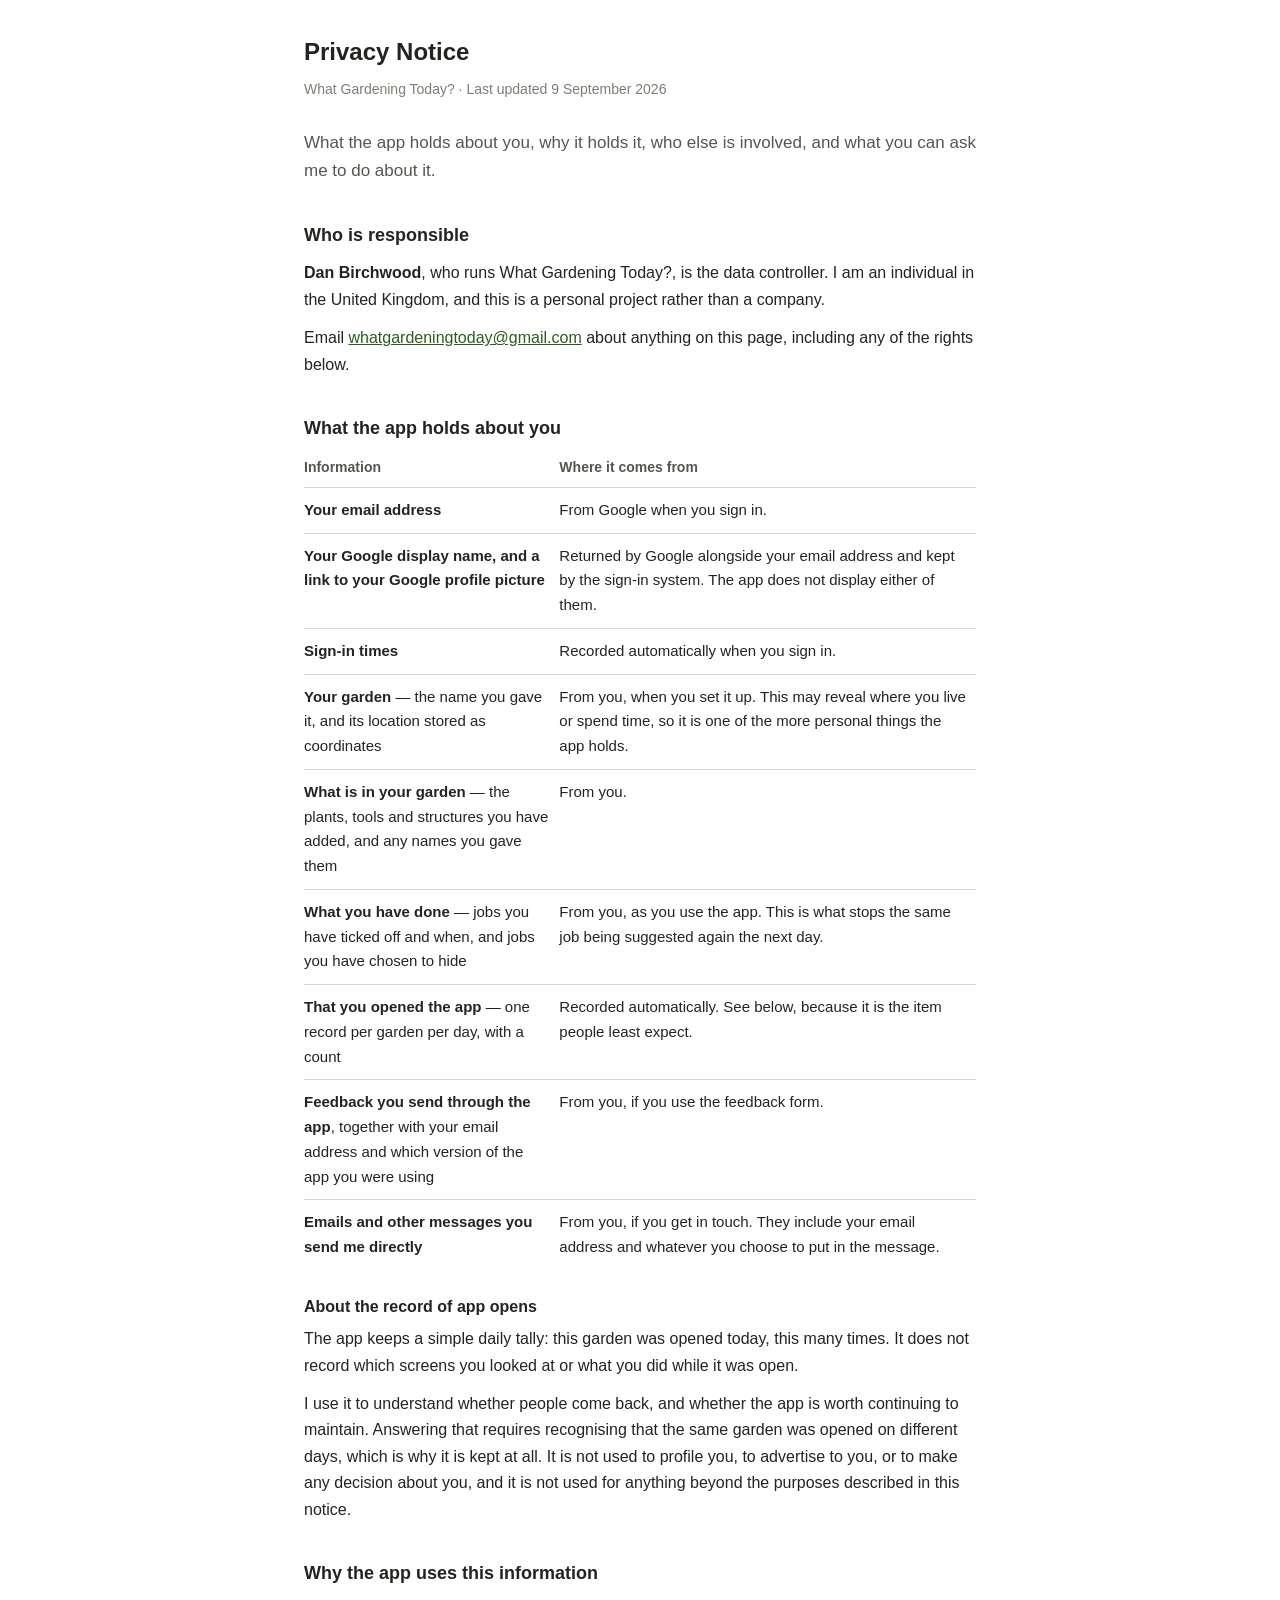
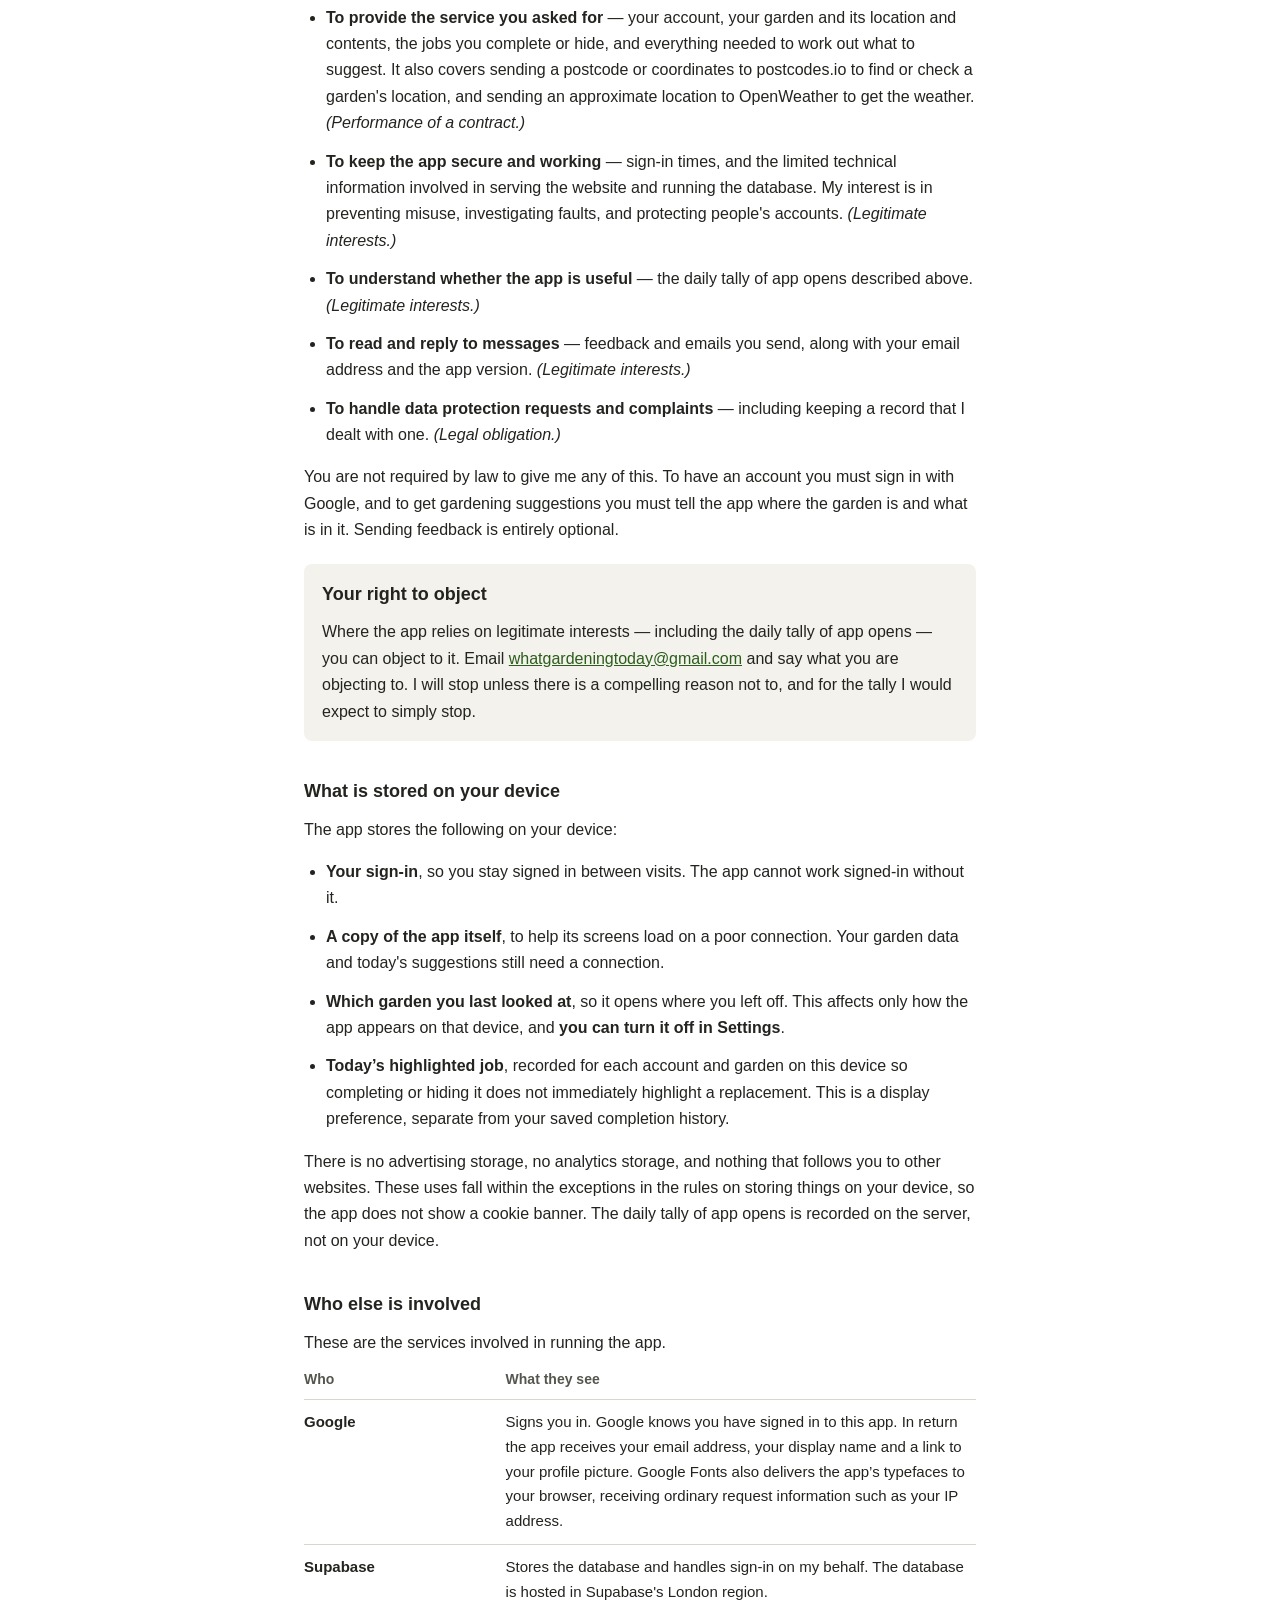
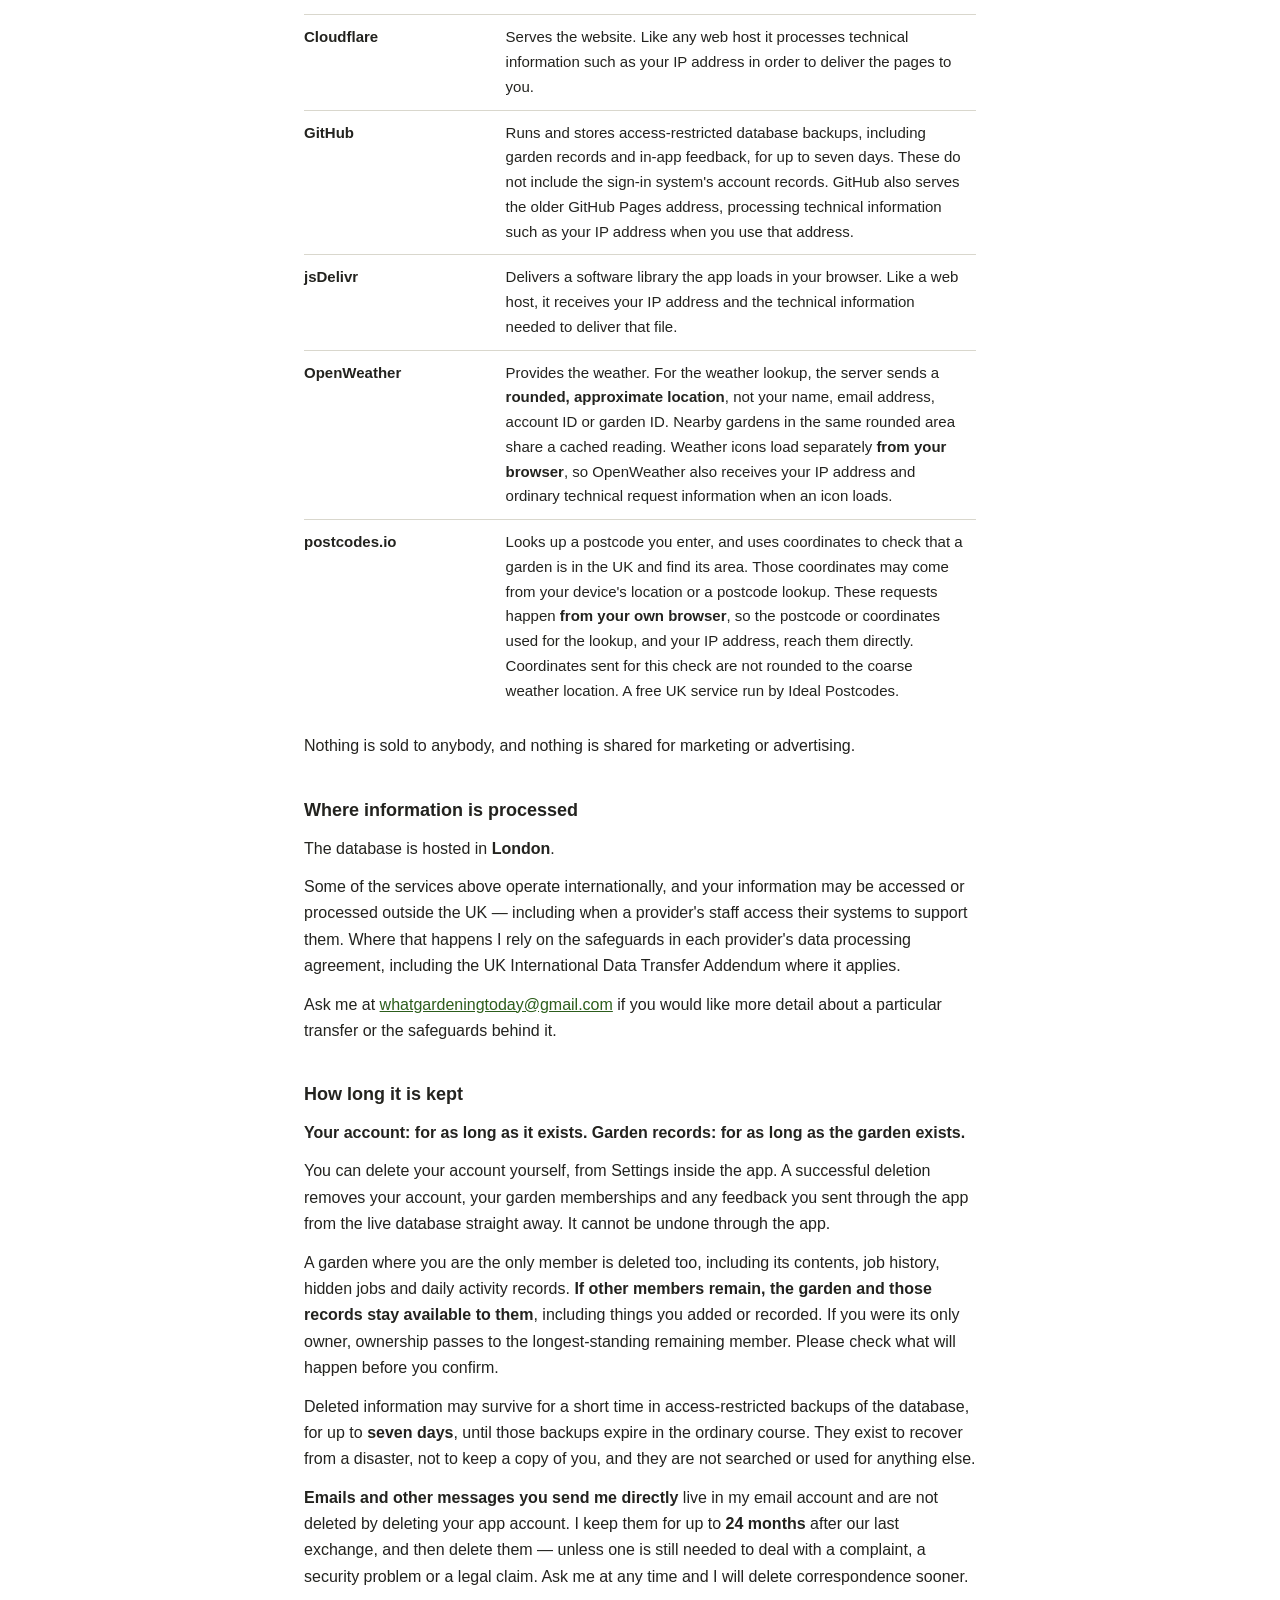
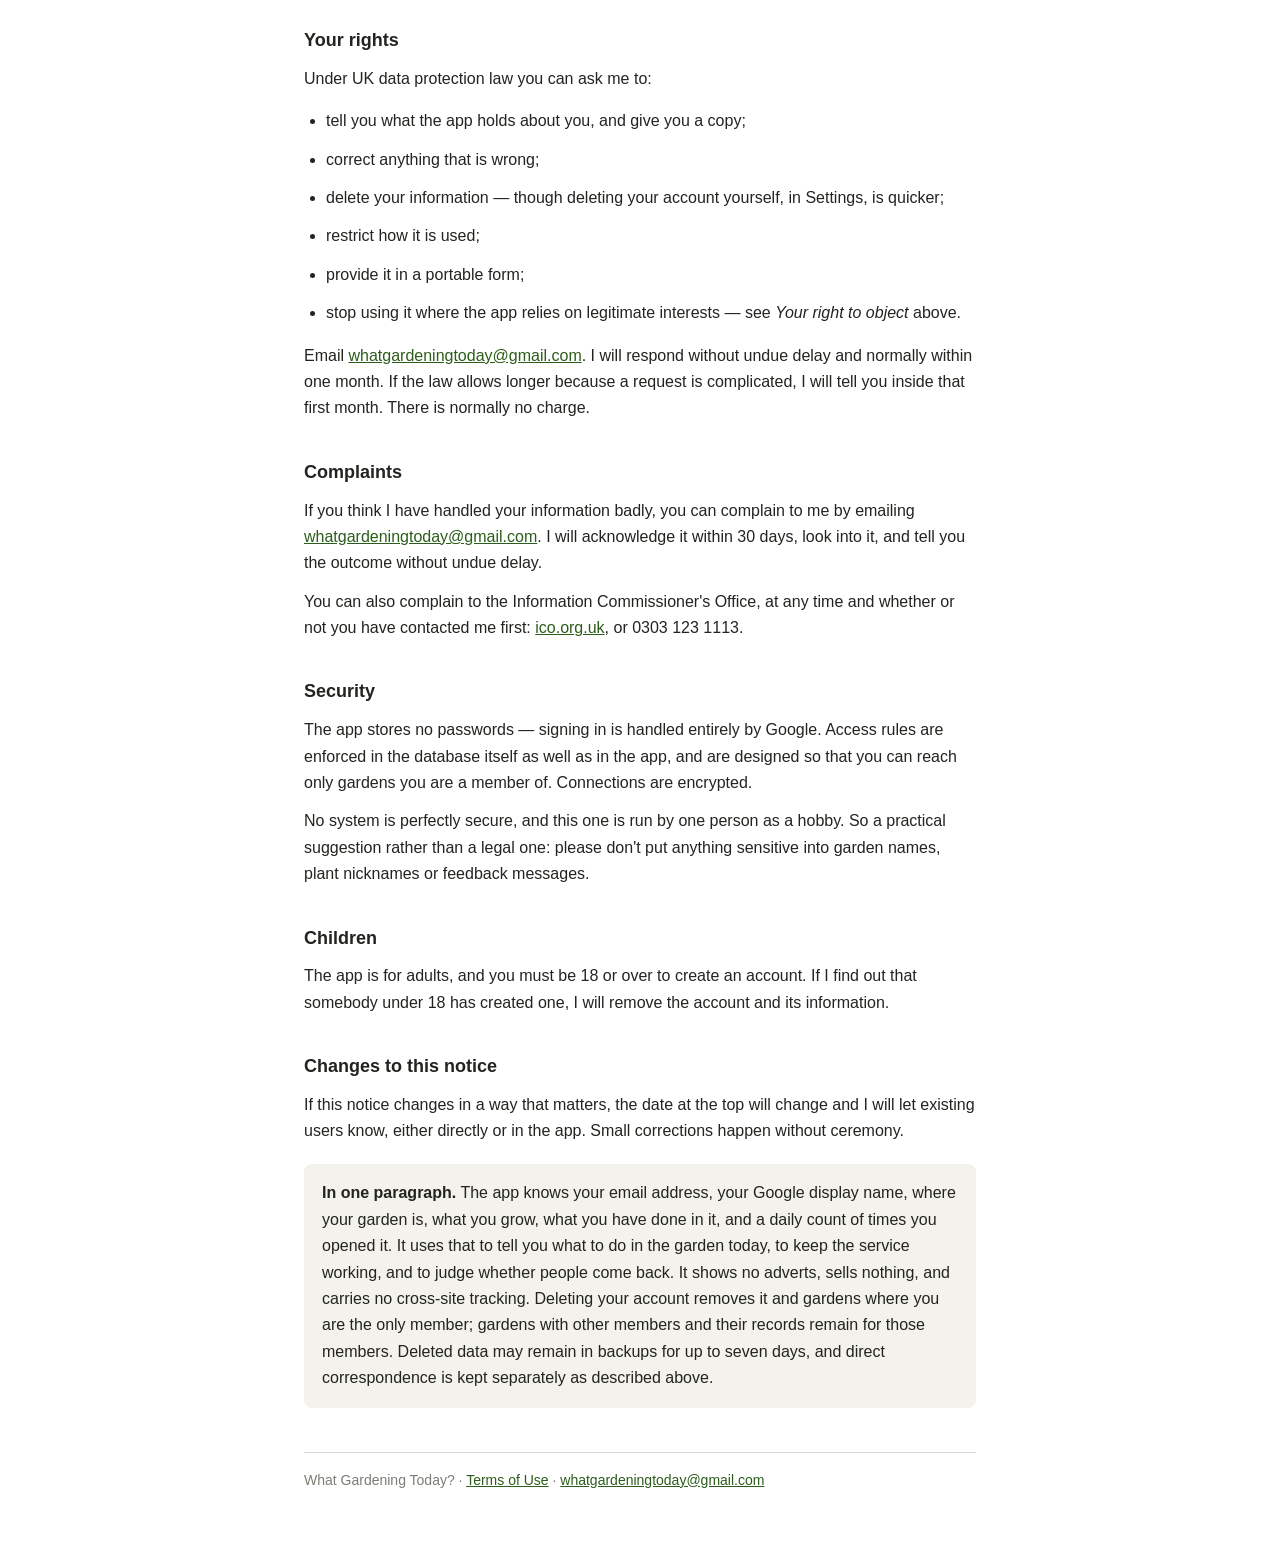
==== privacy.html @ 7a9fbc60 "Deploy from dev: f4f7bd2cd503cf9255d26116901666d6360f73d5" ====
<!DOCTYPE html>
<html lang="en-GB">
<head>
<meta charset="utf-8">
<meta name="viewport" content="width=device-width, initial-scale=1">
<title>Privacy Notice — What Gardening Today?</title>
<style>
  :root { --ink:#23231f; --ink-2:#56564f; --ink-3:#7d7d75; --rule:#d9d7cd; --paper:#fff; --note:#f3f2ec; }
  * { box-sizing:border-box; }
  body { margin:0 auto; padding:32px 24px 64px; max-width:720px; background:var(--paper);
         color:var(--ink); font-family:-apple-system,BlinkMacSystemFont,"Segoe UI",Helvetica,Arial,sans-serif;
         font-size:16px; line-height:1.65; }
  h1 { font-size:24px; font-weight:600; margin:0 0 6px; }
  h2 { font-size:18px; font-weight:600; margin:36px 0 10px; }
  h3 { font-size:16px; font-weight:600; margin:24px 0 6px; }
  p, li { margin:0 0 12px; }
  ul { padding-left:22px; }
  .meta { color:var(--ink-3); font-size:14px; margin:0 0 28px; }
  .lead { font-size:17px; color:var(--ink-2); }
  a { color:#2c5d1b; }
  table { width:100%; border-collapse:collapse; font-size:15px; margin:12px 0 20px; }
  th { text-align:left; font-weight:600; font-size:14px; color:var(--ink-2); padding:0 8px 8px 0; }
  td { padding:10px 8px 10px 0; border-top:1px solid var(--rule); vertical-align:top; }
  .box { background:var(--note); border-radius:8px; padding:16px 18px; margin:20px 0; }
  .box p:last-child { margin-bottom:0; }
  .box h2 { margin-top:0; }
  footer { margin-top:44px; padding-top:16px; border-top:1px solid var(--rule);
           font-size:14px; color:var(--ink-3); }
</style>
</head>
<body>

<h1>Privacy Notice</h1>
<p class="meta">What Gardening Today? · Last updated 9 September 2026</p>

<p class="lead">What the app holds about you, why it holds it, who else is involved, and what you
can ask me to do about it.</p>

<h2>Who is responsible</h2>

<p><strong>Dan Birchwood</strong>, who runs What Gardening Today?, is the data controller. I am an
individual in the United Kingdom, and this is a personal project rather than a company.</p>

<p>Email <a href="mailto:whatgardeningtoday@gmail.com">whatgardeningtoday@gmail.com</a> about
anything on this page, including any of the rights below.</p>

<h2>What the app holds about you</h2>

<table>
  <tr><th style="width:38%">Information</th><th>Where it comes from</th></tr>
  <tr>
    <td><strong>Your email address</strong></td>
    <td>From Google when you sign in.</td>
  </tr>
  <tr>
    <td><strong>Your Google display name, and a link to your Google profile picture</strong></td>
    <td>Returned by Google alongside your email address and kept by the sign-in system. The app
        does not display either of them.</td>
  </tr>
  <tr>
    <td><strong>Sign-in times</strong></td>
    <td>Recorded automatically when you sign in.</td>
  </tr>
  <tr>
    <td><strong>Your garden</strong> — the name you gave it, and its location stored as
        coordinates</td>
    <td>From you, when you set it up. This may reveal where you live or spend time, so it is one
        of the more personal things the app holds.</td>
  </tr>
  <tr>
    <td><strong>What is in your garden</strong> — the plants, tools and structures you have added,
        and any names you gave them</td>
    <td>From you.</td>
  </tr>
  <tr>
    <td><strong>What you have done</strong> — jobs you have ticked off and when, and jobs you have
        chosen to hide</td>
    <td>From you, as you use the app. This is what stops the same job being suggested again the
        next day.</td>
  </tr>
  <tr>
    <td><strong>That you opened the app</strong> — one record per garden per day, with a count</td>
    <td>Recorded automatically. See below, because it is the item people least expect.</td>
  </tr>
  <tr>
    <td><strong>Feedback you send through the app</strong>, together with your email address and
        which version of the app you were using</td>
    <td>From you, if you use the feedback form.</td>
  </tr>
  <tr>
    <td><strong>Emails and other messages you send me directly</strong></td>
    <td>From you, if you get in touch. They include your email address and whatever you choose to
        put in the message.</td>
  </tr>
</table>

<h3>About the record of app opens</h3>

<p>The app keeps a simple daily tally: this garden was opened today, this many times. It does not
record which screens you looked at or what you did while it was open.</p>

<p>I use it to understand whether people come back, and whether the app is worth continuing to
maintain. Answering that requires recognising that the same garden was opened on different days,
which is why it is kept at all. It is not used to profile you, to advertise to you, or to make any
decision about you, and it is not used for anything beyond the purposes described in this notice.</p>

<h2>Why the app uses this information</h2>

<ul>
  <li><strong>To provide the service you asked for</strong> — your account, your garden and its
      location and contents, the jobs you complete or hide, and everything needed to work out what
      to suggest. It also covers sending a postcode or coordinates to postcodes.io to find or
      check a garden's location, and sending an approximate location to OpenWeather to get the weather.
      <em>(Performance of a contract.)</em></li>
  <li><strong>To keep the app secure and working</strong> — sign-in times, and the limited
      technical information involved in serving the website and running the database. My interest
      is in preventing misuse, investigating faults, and protecting people's accounts.
      <em>(Legitimate interests.)</em></li>
  <li><strong>To understand whether the app is useful</strong> — the daily tally of app opens
      described above. <em>(Legitimate interests.)</em></li>
  <li><strong>To read and reply to messages</strong> — feedback and emails you send, along with
      your email address and the app version. <em>(Legitimate interests.)</em></li>
  <li><strong>To handle data protection requests and complaints</strong> — including keeping a
      record that I dealt with one. <em>(Legal obligation.)</em></li>
</ul>

<p>You are not required by law to give me any of this. To have an account you must sign in with
Google, and to get gardening suggestions you must tell the app where the garden is and what is in
it. Sending feedback is entirely optional.</p>

<div class="box">
<h2>Your right to object</h2>
<p>Where the app relies on legitimate interests — including the daily tally of app opens — you can
object to it. Email <a href="mailto:whatgardeningtoday@gmail.com">whatgardeningtoday@gmail.com</a>
and say what you are objecting to. I will stop unless there is a compelling reason not to, and for
the tally I would expect to simply stop.</p>
</div>

<h2>What is stored on your device</h2>

<p>The app stores the following on your device:</p>

<ul>
  <li><strong>Your sign-in</strong>, so you stay signed in between visits. The app cannot work
      signed-in without it.</li>
  <li><strong>A copy of the app itself</strong>, to help its screens load on a poor connection.
      Your garden data and today's suggestions still need a connection.</li>
  <li><strong>Which garden you last looked at</strong>, so it opens where you left off. This
      affects only how the app appears on that device, and <strong>you can turn it off in
      Settings</strong>.</li>
  <li><strong>Today’s highlighted job</strong>, recorded for each account and garden on this
      device so completing or hiding it does not immediately highlight a replacement. This is
      a display preference, separate from your saved completion history.</li>
</ul>

<p>There is no advertising storage, no analytics storage, and nothing that follows you to other
websites. These uses fall within the exceptions in the rules on storing things on your device, so
the app does not show a cookie banner. The daily tally of app opens is recorded on the server, not
on your device.</p>

<h2>Who else is involved</h2>

<p>These are the services involved in running the app.</p>

<table>
  <tr><th style="width:30%">Who</th><th>What they see</th></tr>
  <tr>
    <td><strong>Google</strong></td>
    <td>Signs you in. Google knows you have signed in to this app. In return the app receives your
        email address, your display name and a link to your profile picture. Google Fonts also
        delivers the app’s typefaces to your browser, receiving ordinary request information
        such as your IP address.</td>
  </tr>
  <tr>
    <td><strong>Supabase</strong></td>
    <td>Stores the database and handles sign-in on my behalf. The database is hosted in Supabase's
        London region.</td>
  </tr>
  <tr>
    <td><strong>Cloudflare</strong></td>
    <td>Serves the website. Like any web host it processes technical information such as your IP
        address in order to deliver the pages to you.</td>
  </tr>
  <tr>
    <td><strong>GitHub</strong></td>
    <td>Runs and stores access-restricted database backups, including garden records and in-app
        feedback, for up to seven days. These do not include the sign-in system's account records.
        GitHub also serves the older GitHub Pages address, processing technical information such
        as your IP address when you use that address.</td>
  </tr>
  <tr>
    <td><strong>jsDelivr</strong></td>
    <td>Delivers a software library the app loads in your browser. Like a web host, it receives
        your IP address and the technical information needed to deliver that file.</td>
  </tr>
  <tr>
    <td><strong>OpenWeather</strong></td>
    <td>Provides the weather. For the weather lookup, the server sends a
        <strong>rounded, approximate location</strong>, not your name, email address, account ID
        or garden ID. Nearby gardens in the same rounded area share a cached reading.
        Weather icons load separately <strong>from your browser</strong>, so OpenWeather also
        receives your IP address and ordinary technical request information when an icon loads.</td>
  </tr>
  <tr>
    <td><strong>postcodes.io</strong></td>
    <td>Looks up a postcode you enter, and uses coordinates to check that a garden is in the UK
        and find its area. Those coordinates may come from your device's location or a postcode
        lookup. These requests happen <strong>from your own browser</strong>, so the postcode or
        coordinates used for the lookup, and your IP address, reach them directly. Coordinates
        sent for this check are not rounded to the coarse weather location. A free UK service
        run by Ideal Postcodes.</td>
  </tr>
</table>

<p>Nothing is sold to anybody, and nothing is shared for marketing or advertising.</p>

<h2>Where information is processed</h2>

<p>The database is hosted in <strong>London</strong>.</p>

<p>Some of the services above operate internationally, and your information may be accessed or
processed outside the UK — including when a provider's staff access their systems to support
them. Where that happens I rely on the safeguards in each provider's data processing agreement,
including the UK International Data Transfer Addendum where it applies.</p>

<p>Ask me at <a href="mailto:whatgardeningtoday@gmail.com">whatgardeningtoday@gmail.com</a> if you
would like more detail about a particular transfer or the safeguards behind it.</p>

<h2>How long it is kept</h2>

<p><strong>Your account: for as long as it exists. Garden records: for as long as the garden
exists.</strong></p>

<p>You can delete your account yourself, from Settings inside the app. A successful deletion
removes your account, your garden memberships and any feedback you sent through the app from
the live database straight away. It cannot be undone through the app.</p>

<p>A garden where you are the only member is deleted too, including its contents, job history,
hidden jobs and daily activity records. <strong>If other members remain, the garden and those
records stay available to them</strong>, including things you added or recorded. If you were
its only owner, ownership passes to the longest-standing remaining member. Please check what
will happen before you confirm.</p>

<p>Deleted information may survive for a short time in access-restricted backups of the database,
for up to <strong>seven days</strong>, until those backups expire in the ordinary course.
They exist to recover from a disaster, not to keep a copy of you, and they are not searched or
used for anything else.</p>

<p><strong>Emails and other messages you send me directly</strong> live in my email account and are
not deleted by deleting your app account. I keep them for up to <strong>24 months</strong> after
our last exchange, and then delete them — unless one is still needed to deal with a complaint, a
security problem or a legal claim. Ask me at any time and I will delete correspondence sooner.</p>

<h2>Your rights</h2>

<p>Under UK data protection law you can ask me to:</p>

<ul>
  <li>tell you what the app holds about you, and give you a copy;</li>
  <li>correct anything that is wrong;</li>
  <li>delete your information — though deleting your account yourself, in Settings, is quicker;</li>
  <li>restrict how it is used;</li>
  <li>provide it in a portable form;</li>
  <li>stop using it where the app relies on legitimate interests — see <em>Your right to
      object</em> above.</li>
</ul>

<p>Email <a href="mailto:whatgardeningtoday@gmail.com">whatgardeningtoday@gmail.com</a>. I will
respond without undue delay and normally within one month. If the law allows longer because a
request is complicated, I will tell you inside that first month. There is normally no charge.</p>

<h2>Complaints</h2>

<p>If you think I have handled your information badly, you can complain to me by emailing
<a href="mailto:whatgardeningtoday@gmail.com">whatgardeningtoday@gmail.com</a>. I will acknowledge
it within 30 days, look into it, and tell you the outcome without undue delay.</p>

<p>You can also complain to the Information Commissioner's Office, at any time and whether or not
you have contacted me first: <a href="https://ico.org.uk/make-a-complaint/">ico.org.uk</a>, or
0303 123 1113.</p>

<h2>Security</h2>

<p>The app stores no passwords — signing in is handled entirely by Google. Access rules are
enforced in the database itself as well as in the app, and are designed so that you can reach
only gardens you are a member of. Connections are encrypted.</p>

<p>No system is perfectly secure, and this one is run by one person as a hobby. So a practical
suggestion rather than a legal one: please don't put anything sensitive into garden names, plant
nicknames or feedback messages.</p>

<h2>Children</h2>

<p>The app is for adults, and you must be 18 or over to create an account. If I find out that
somebody under 18 has created one, I will remove the account and its information.</p>

<h2>Changes to this notice</h2>

<p>If this notice changes in a way that matters, the date at the top will change and I will let
existing users know, either directly or in the app. Small corrections happen without ceremony.</p>

<div class="box">
  <p><strong>In one paragraph.</strong> The app knows your email address, your Google display name,
  where your garden is, what you grow, what you have done in it, and a daily count of times you
  opened it. It uses that to tell you what to do in the garden today, to keep the service working,
  and to judge whether people come back. It shows no adverts, sells nothing, and carries no
  cross-site tracking. Deleting your account removes it and gardens where you are the only
  member; gardens with other members and their records remain for those members. Deleted data
  may remain in backups for up to seven days, and direct correspondence is kept separately as
  described above.</p>
</div>

<footer>
What Gardening Today? · <a href="terms.html">Terms of Use</a> ·
<a href="mailto:whatgardeningtoday@gmail.com">whatgardeningtoday@gmail.com</a>
</footer>

</body>
</html>
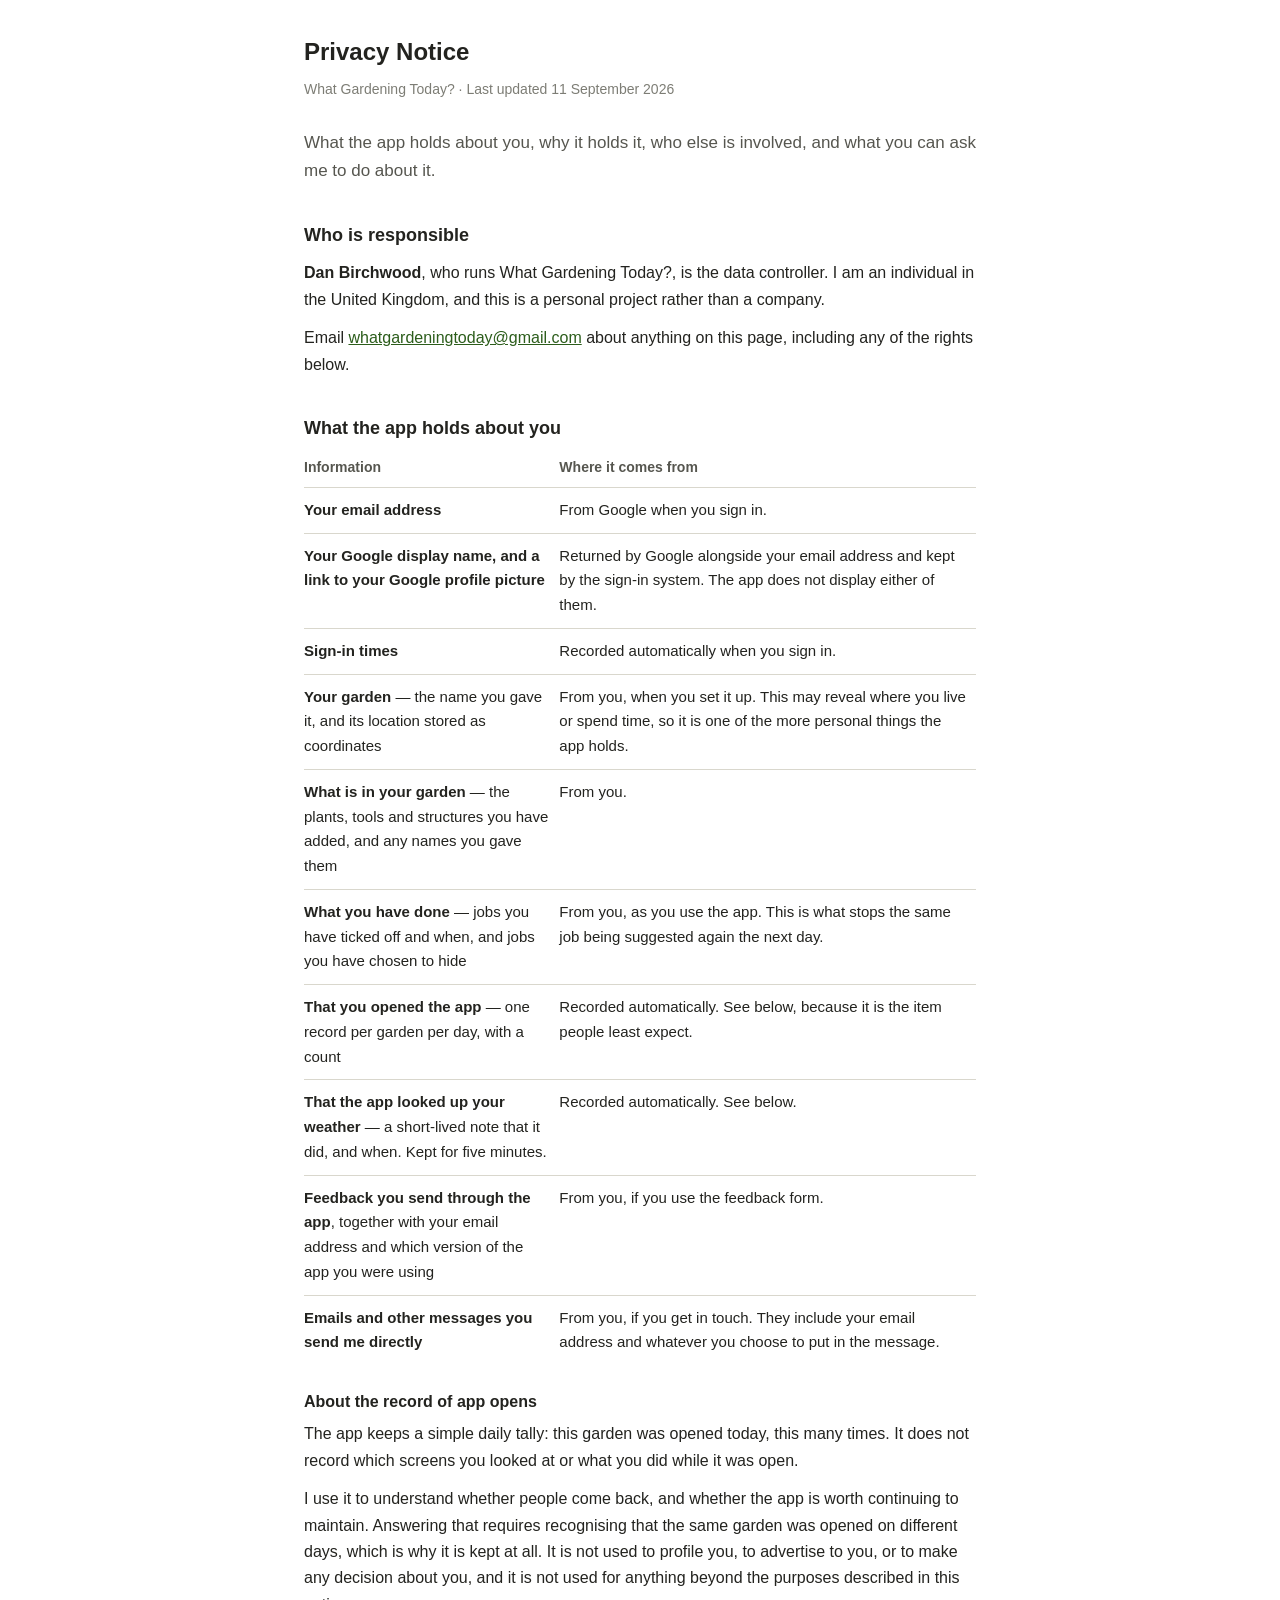
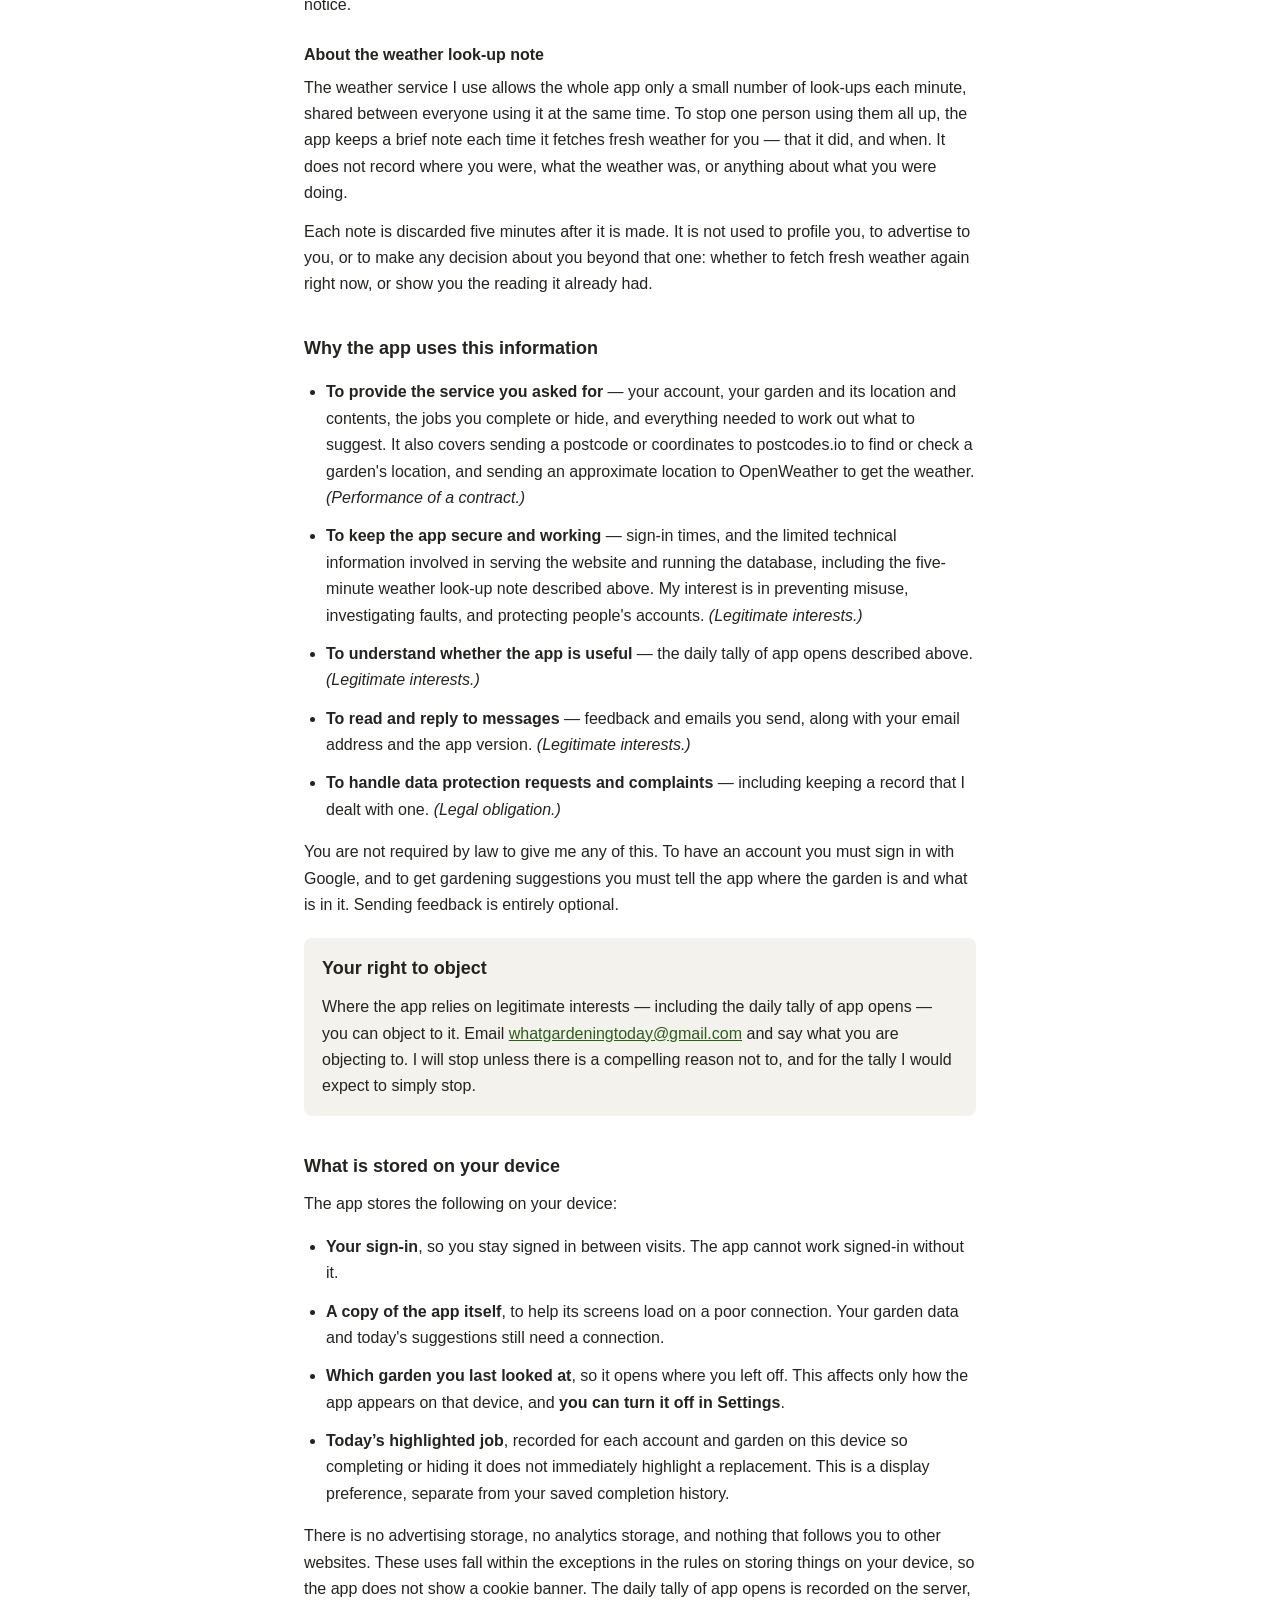
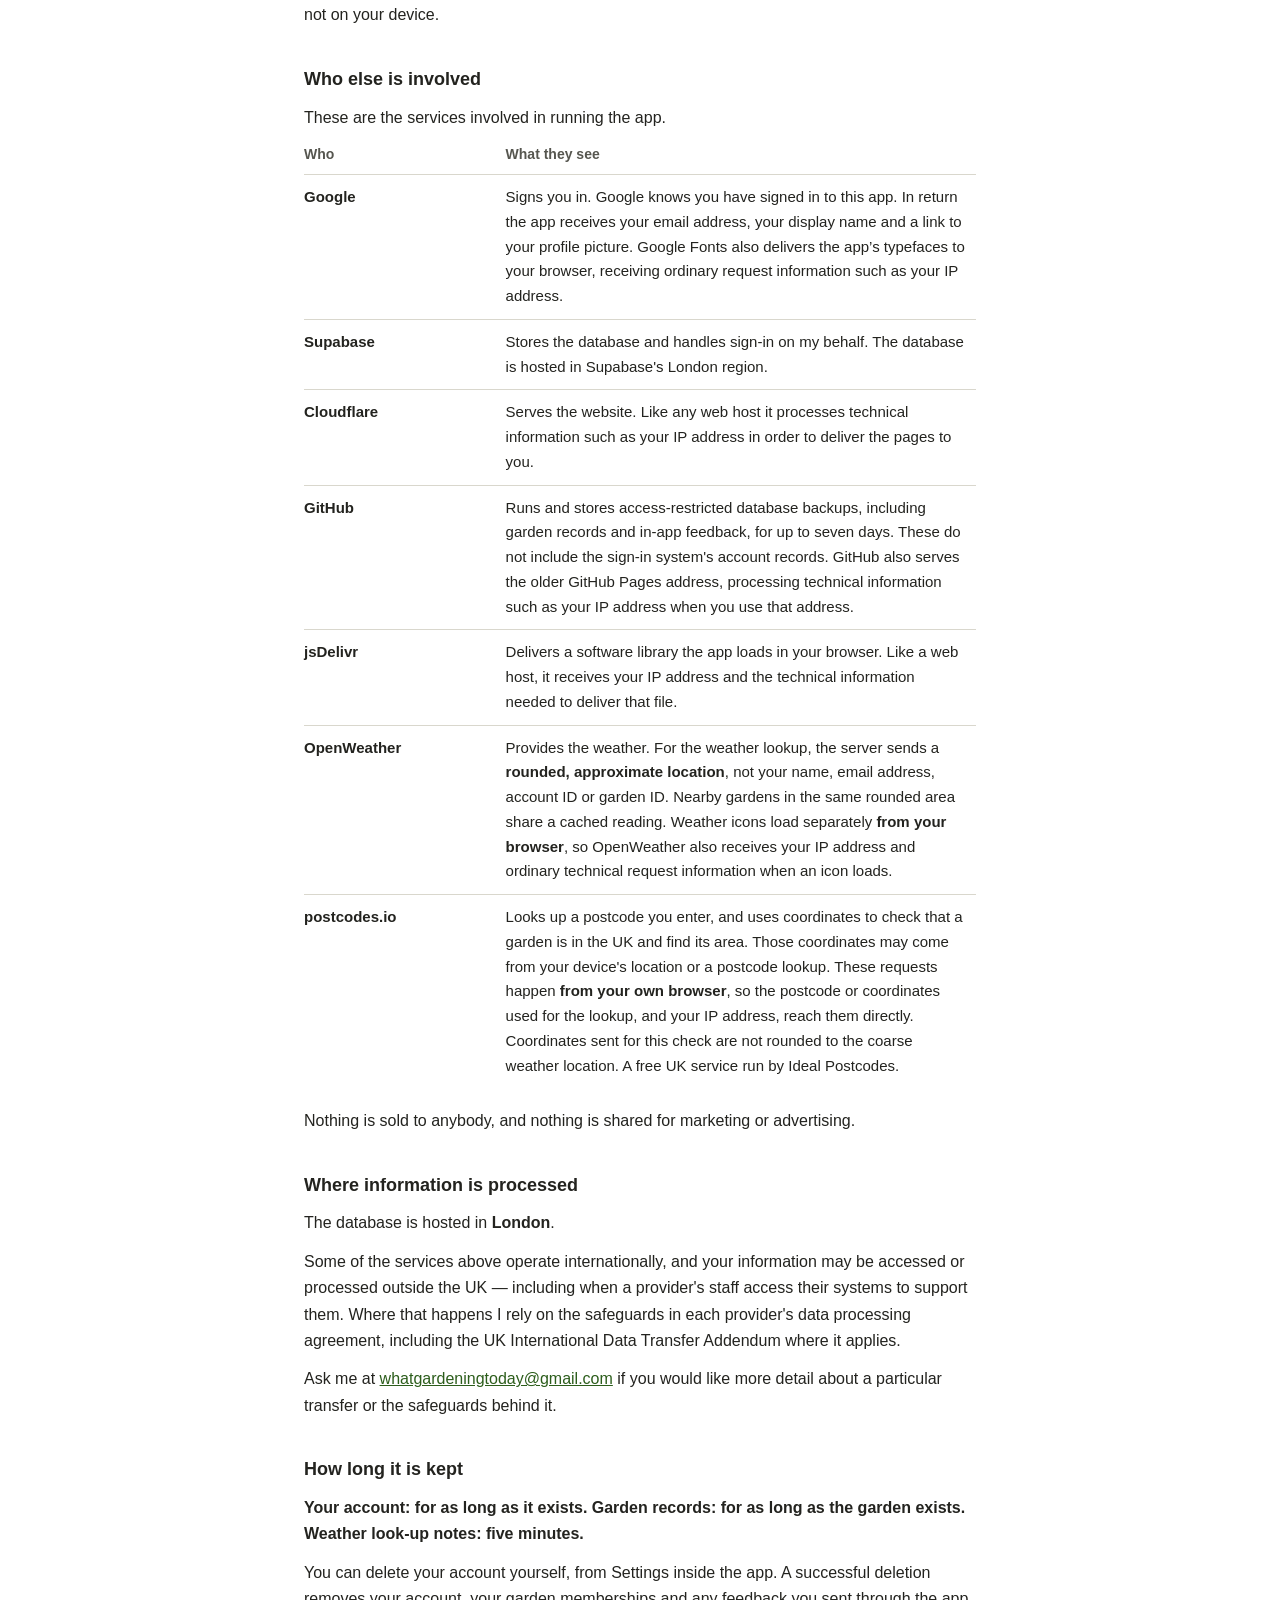
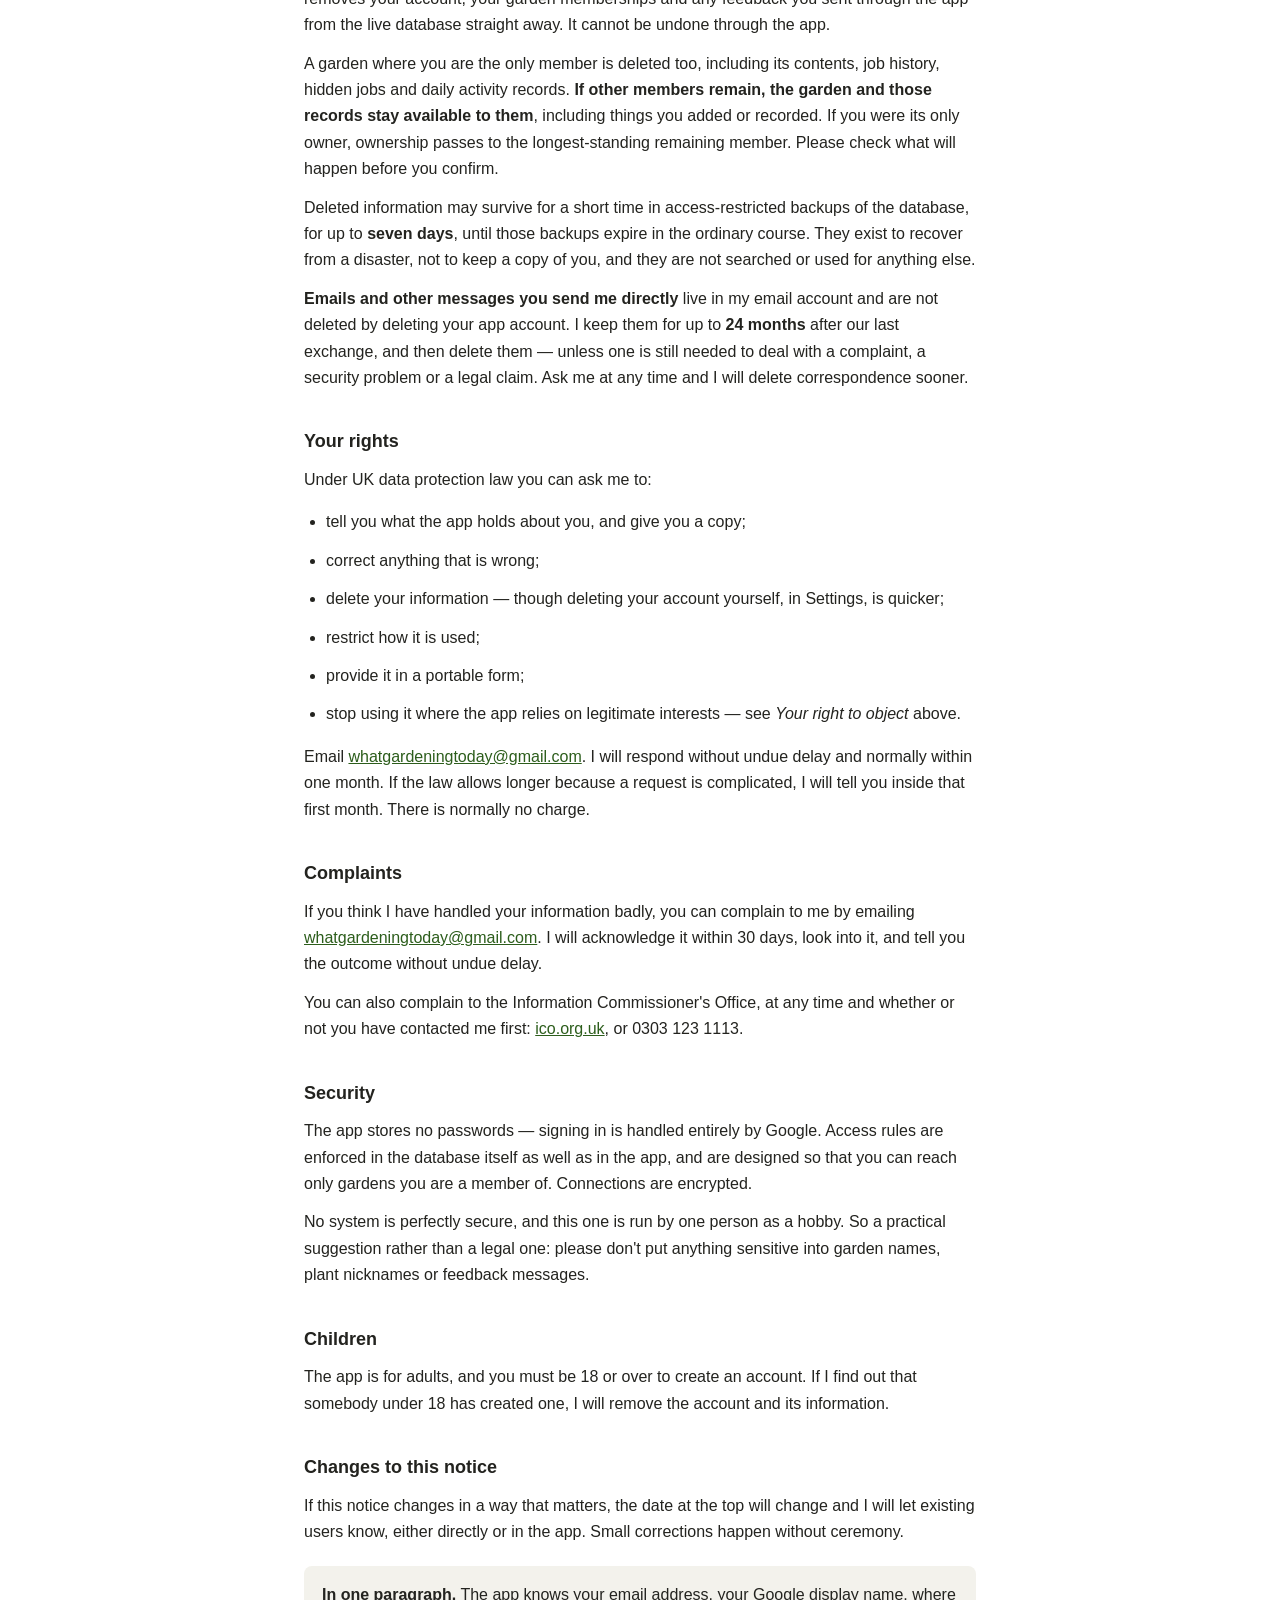
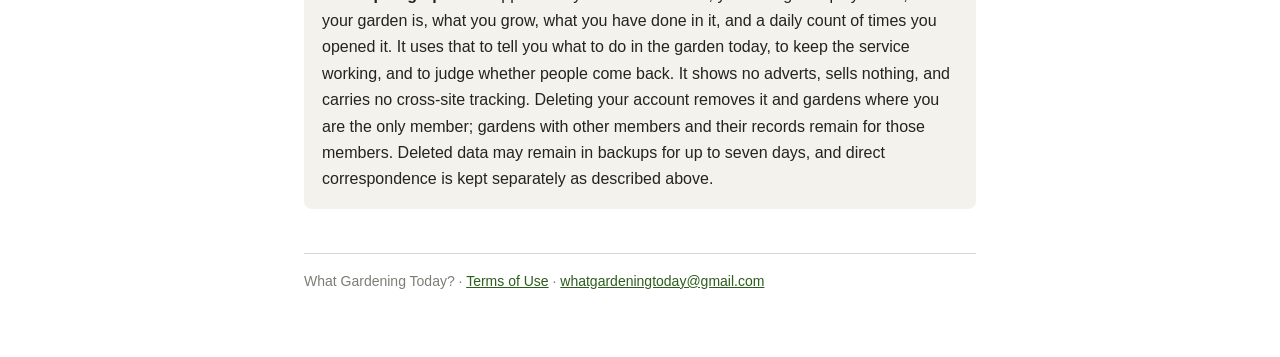
==== commit e8a74630: "Deploy from dev: f3814fdd5d0a00244fba1973a83d3a1e6f231138" ====
--- a/privacy.html
+++ b/privacy.html
@@ -31,7 +31,7 @@
 <body>
 
 <h1>Privacy Notice</h1>
-<p class="meta">What Gardening Today? · Last updated 9 September 2026</p>
+<p class="meta">What Gardening Today? · Last updated 11 September 2026</p>
 
 <p class="lead">What the app holds about you, why it holds it, who else is involved, and what you
 can ask me to do about it.</p>
@@ -83,6 +83,11 @@
     <td>Recorded automatically. See below, because it is the item people least expect.</td>
   </tr>
   <tr>
+    <td><strong>That the app looked up your weather</strong> — a short-lived note that it did, and
+        when. Kept for five minutes.</td>
+    <td>Recorded automatically. See below.</td>
+  </tr>
+  <tr>
     <td><strong>Feedback you send through the app</strong>, together with your email address and
         which version of the app you were using</td>
     <td>From you, if you use the feedback form.</td>
@@ -103,6 +108,17 @@
 maintain. Answering that requires recognising that the same garden was opened on different days,
 which is why it is kept at all. It is not used to profile you, to advertise to you, or to make any
 decision about you, and it is not used for anything beyond the purposes described in this notice.</p>
+
+<h3>About the weather look-up note</h3>
+
+<p>The weather service I use allows the whole app only a small number of look-ups each minute,
+shared between everyone using it at the same time. To stop one person using them all up, the app
+keeps a brief note each time it fetches fresh weather for you — that it did, and when. It does not
+record where you were, what the weather was, or anything about what you were doing.</p>
+
+<p>Each note is discarded five minutes after it is made. It is not used to profile you, to advertise
+to you, or to make any decision about you beyond that one: whether to fetch fresh weather again
+right now, or show you the reading it already had.</p>
 
 <h2>Why the app uses this information</h2>
 
@@ -113,7 +129,8 @@
       check a garden's location, and sending an approximate location to OpenWeather to get the weather.
       <em>(Performance of a contract.)</em></li>
   <li><strong>To keep the app secure and working</strong> — sign-in times, and the limited
-      technical information involved in serving the website and running the database. My interest
+      technical information involved in serving the website and running the database, including the
+      five-minute weather look-up note described above. My interest
       is in preventing misuse, investigating faults, and protecting people's accounts.
       <em>(Legitimate interests.)</em></li>
   <li><strong>To understand whether the app is useful</strong> — the daily tally of app opens
@@ -229,7 +246,7 @@
 <h2>How long it is kept</h2>
 
 <p><strong>Your account: for as long as it exists. Garden records: for as long as the garden
-exists.</strong></p>
+exists. Weather look-up notes: five minutes.</strong></p>
 
 <p>You can delete your account yourself, from Settings inside the app. A successful deletion
 removes your account, your garden memberships and any feedback you sent through the app from
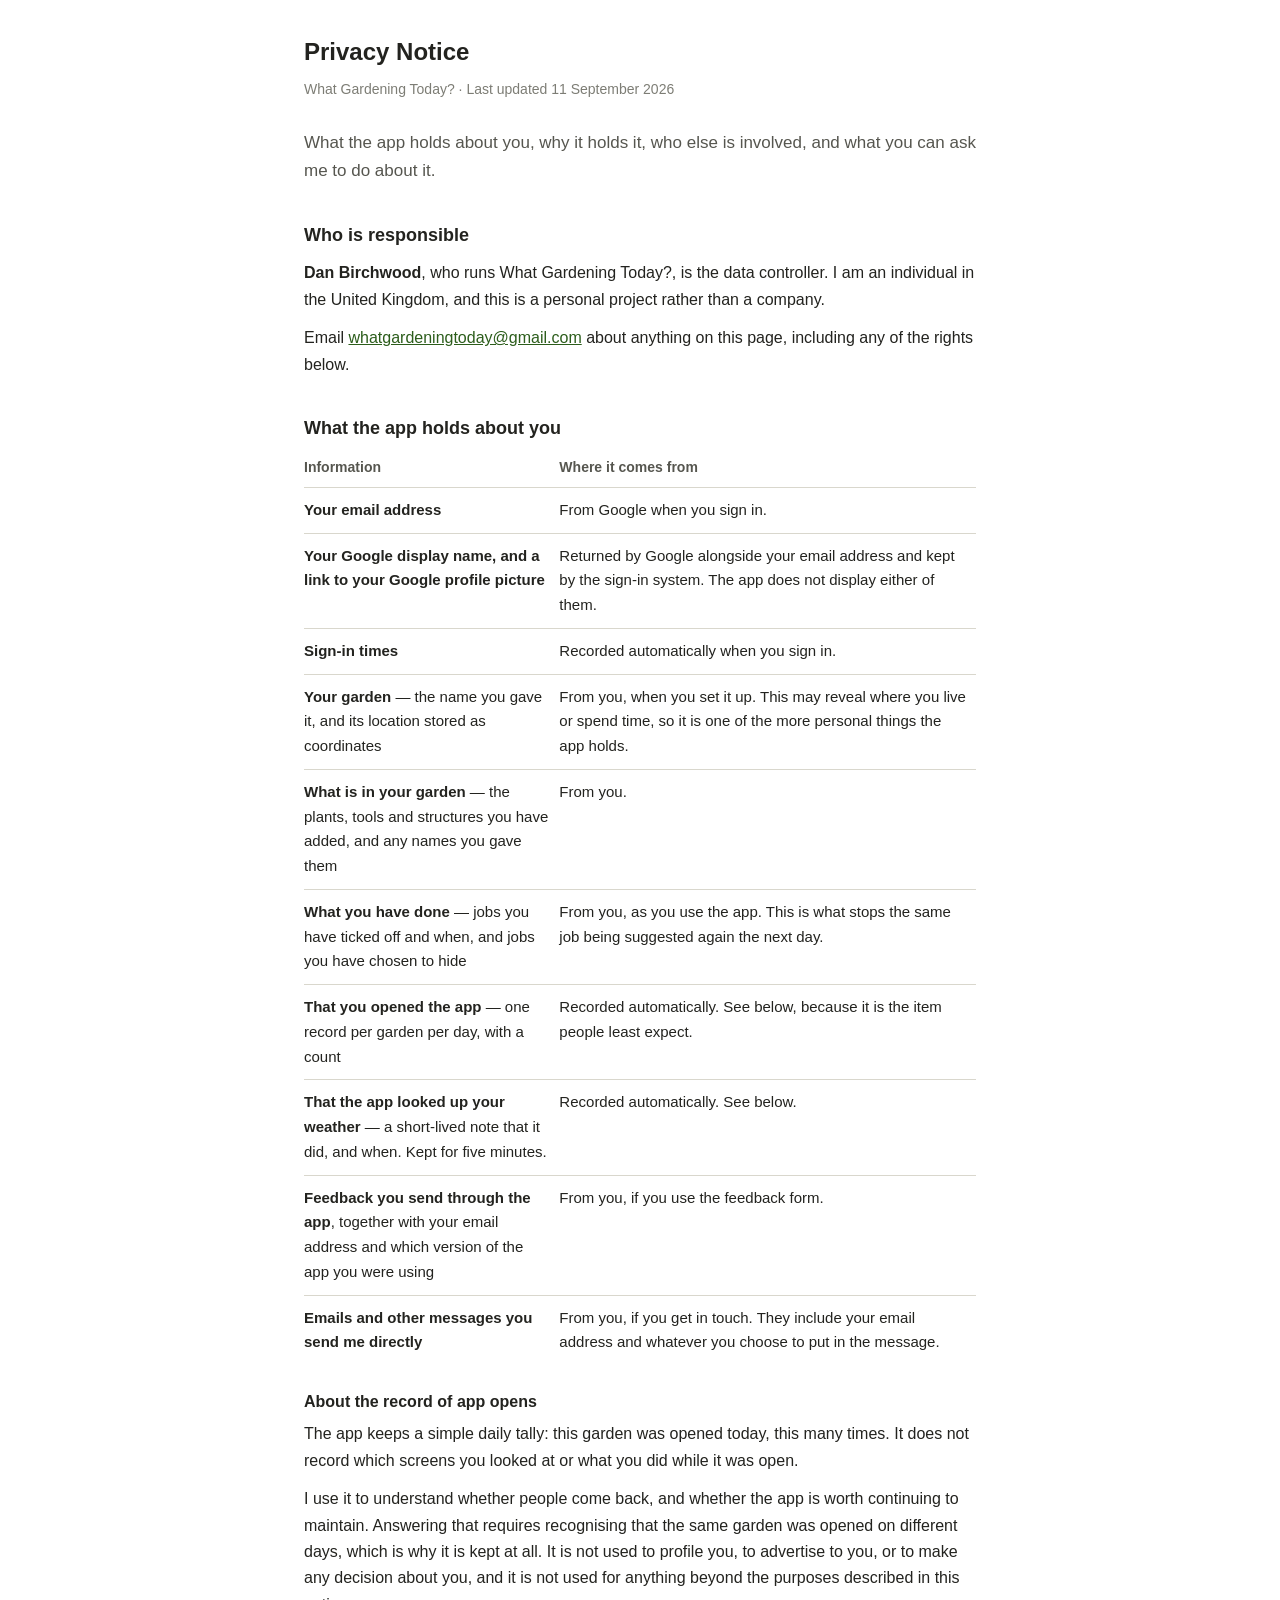
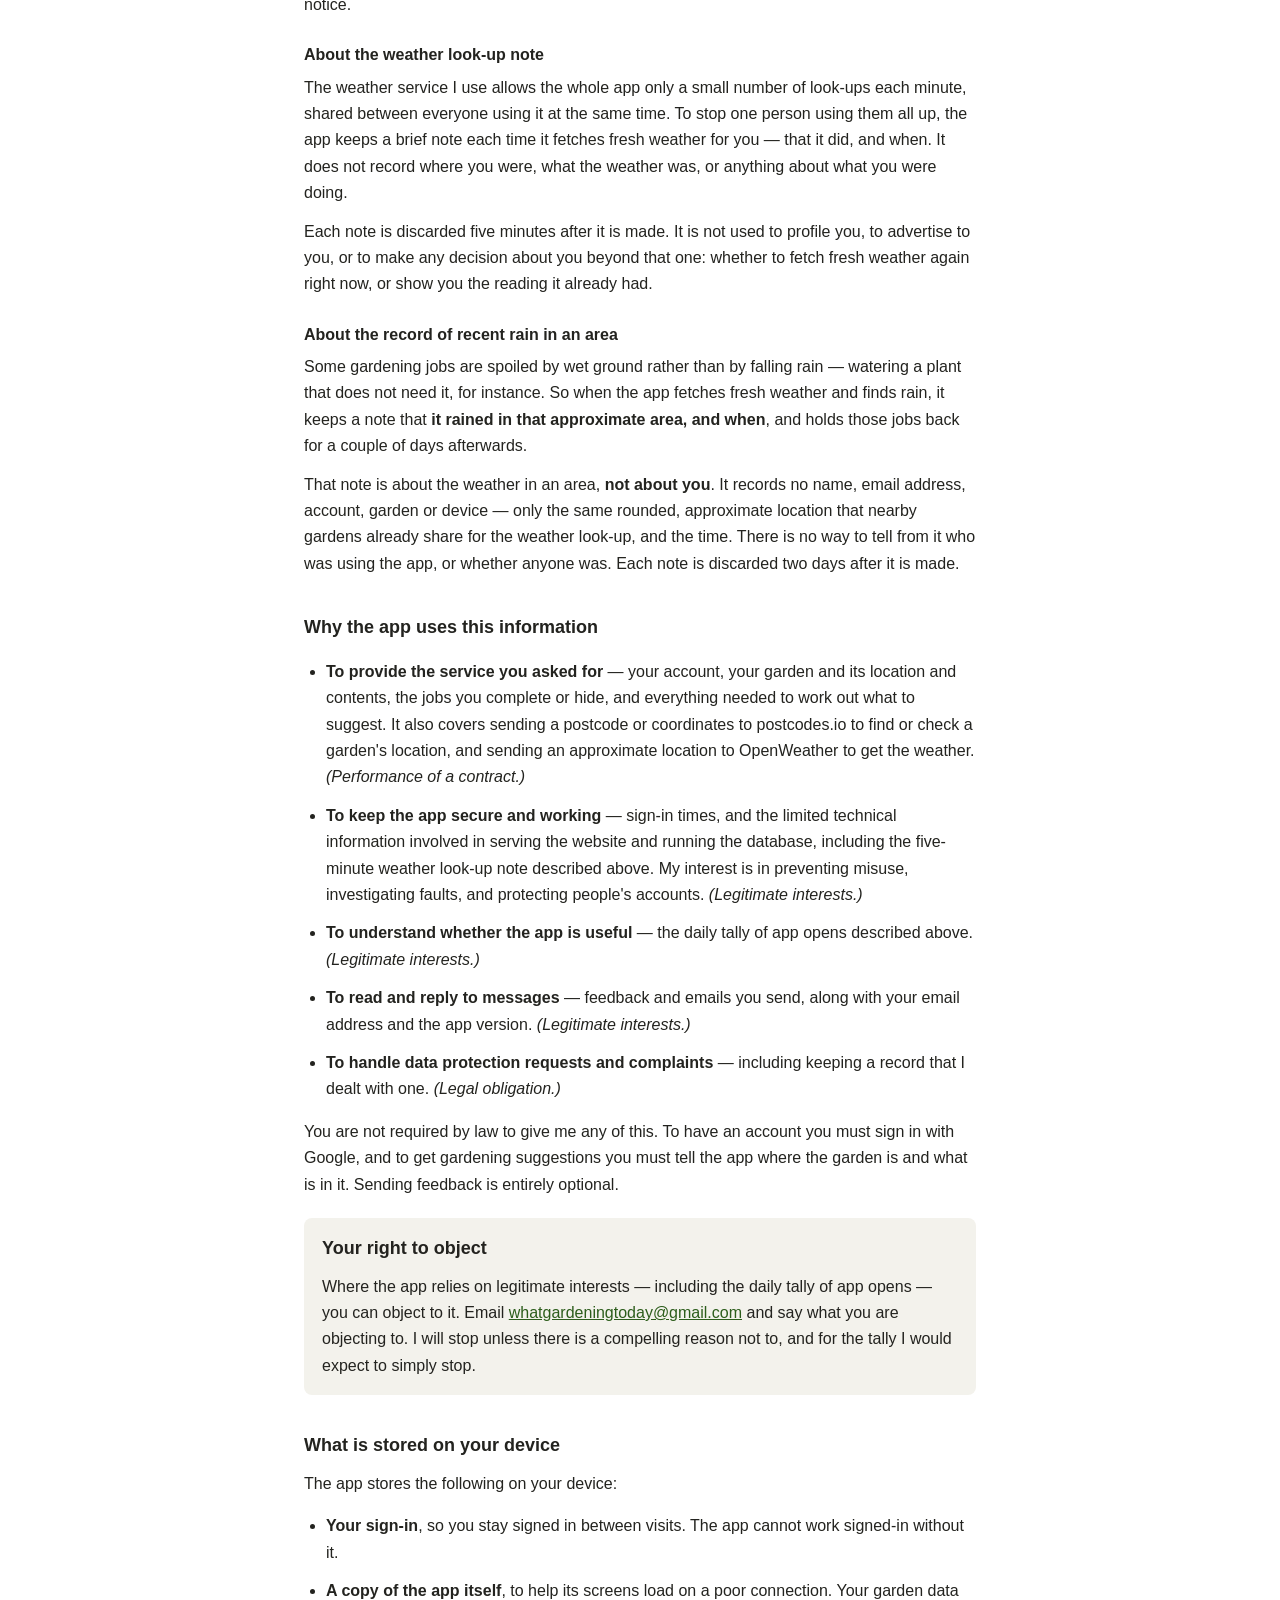
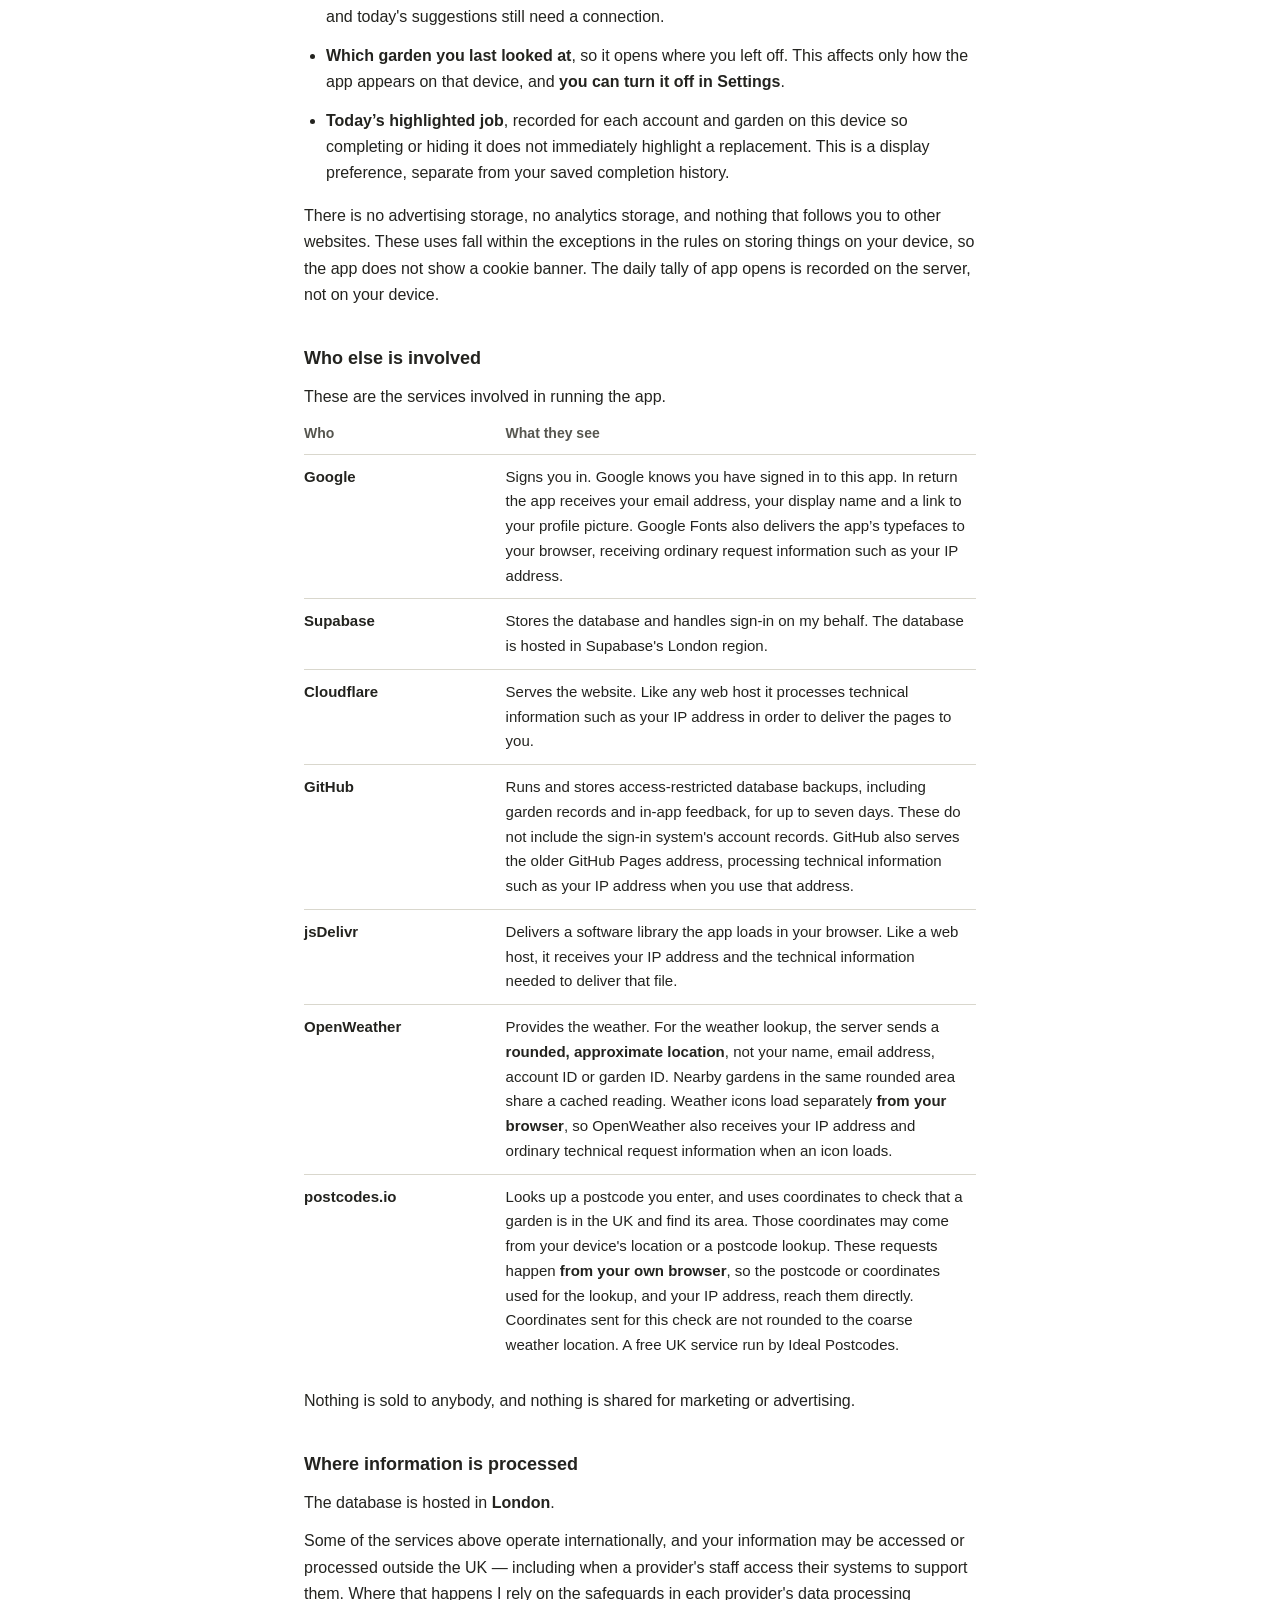
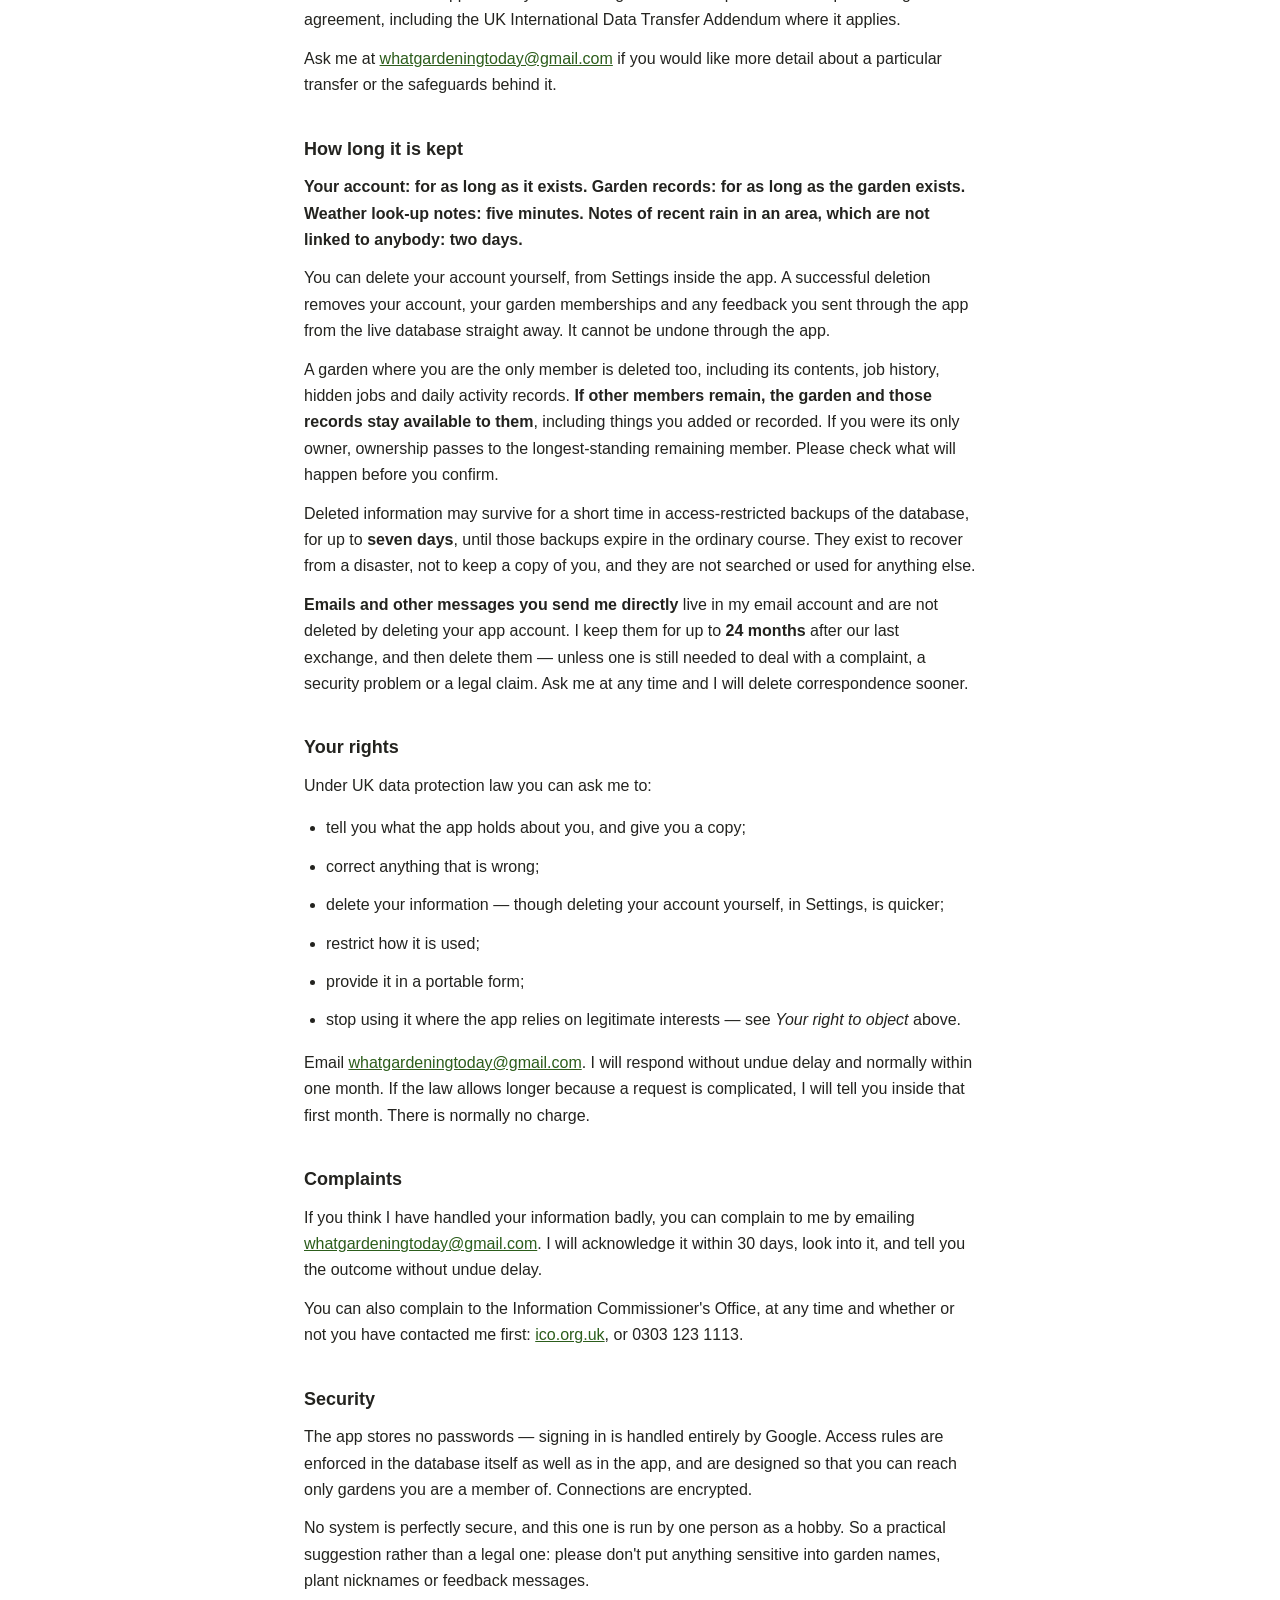
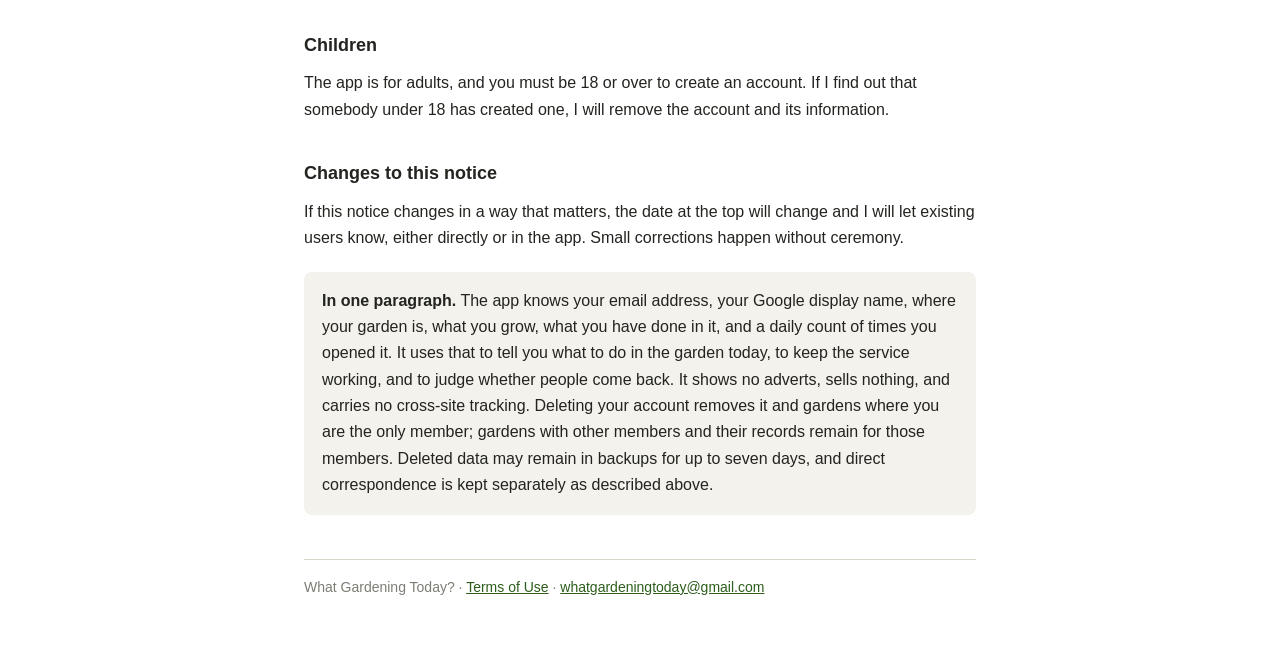
==== commit e12cea1b: "Deploy from dev: 075646d1f4d7888dbc5f07db7a16eccba434d849" ====
--- a/privacy.html
+++ b/privacy.html
@@ -120,6 +120,18 @@
 to you, or to make any decision about you beyond that one: whether to fetch fresh weather again
 right now, or show you the reading it already had.</p>
 
+<h3>About the record of recent rain in an area</h3>
+
+<p>Some gardening jobs are spoiled by wet ground rather than by falling rain — watering a plant that
+does not need it, for instance. So when the app fetches fresh weather and finds rain, it keeps a note
+that <strong>it rained in that approximate area, and when</strong>, and holds those jobs back for a
+couple of days afterwards.</p>
+
+<p>That note is about the weather in an area, <strong>not about you</strong>. It records no name, email
+address, account, garden or device — only the same rounded, approximate location that nearby gardens
+already share for the weather look-up, and the time. There is no way to tell from it who was using the
+app, or whether anyone was. Each note is discarded two days after it is made.</p>
+
 <h2>Why the app uses this information</h2>
 
 <ul>
@@ -246,7 +258,8 @@
 <h2>How long it is kept</h2>
 
 <p><strong>Your account: for as long as it exists. Garden records: for as long as the garden
-exists. Weather look-up notes: five minutes.</strong></p>
+exists. Weather look-up notes: five minutes. Notes of recent rain in an area, which are not linked to
+anybody: two days.</strong></p>
 
 <p>You can delete your account yourself, from Settings inside the app. A successful deletion
 removes your account, your garden memberships and any feedback you sent through the app from
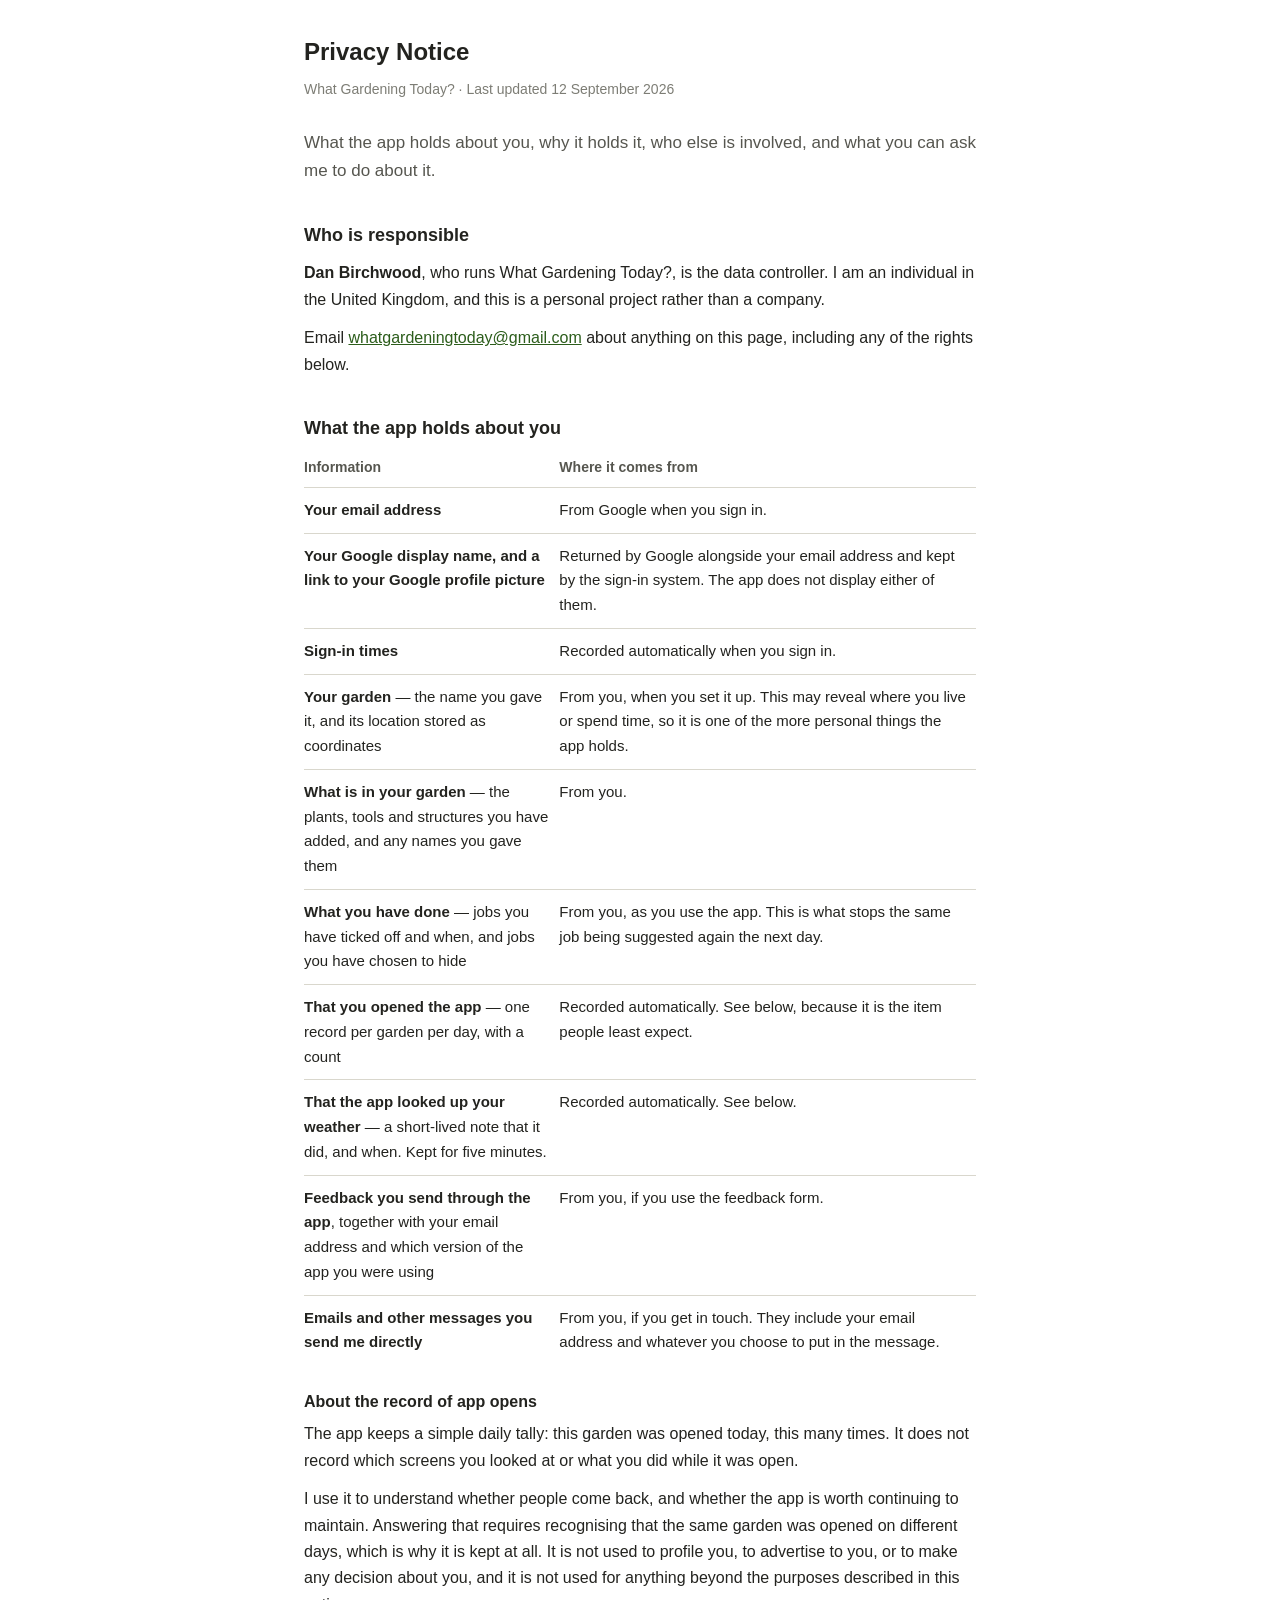
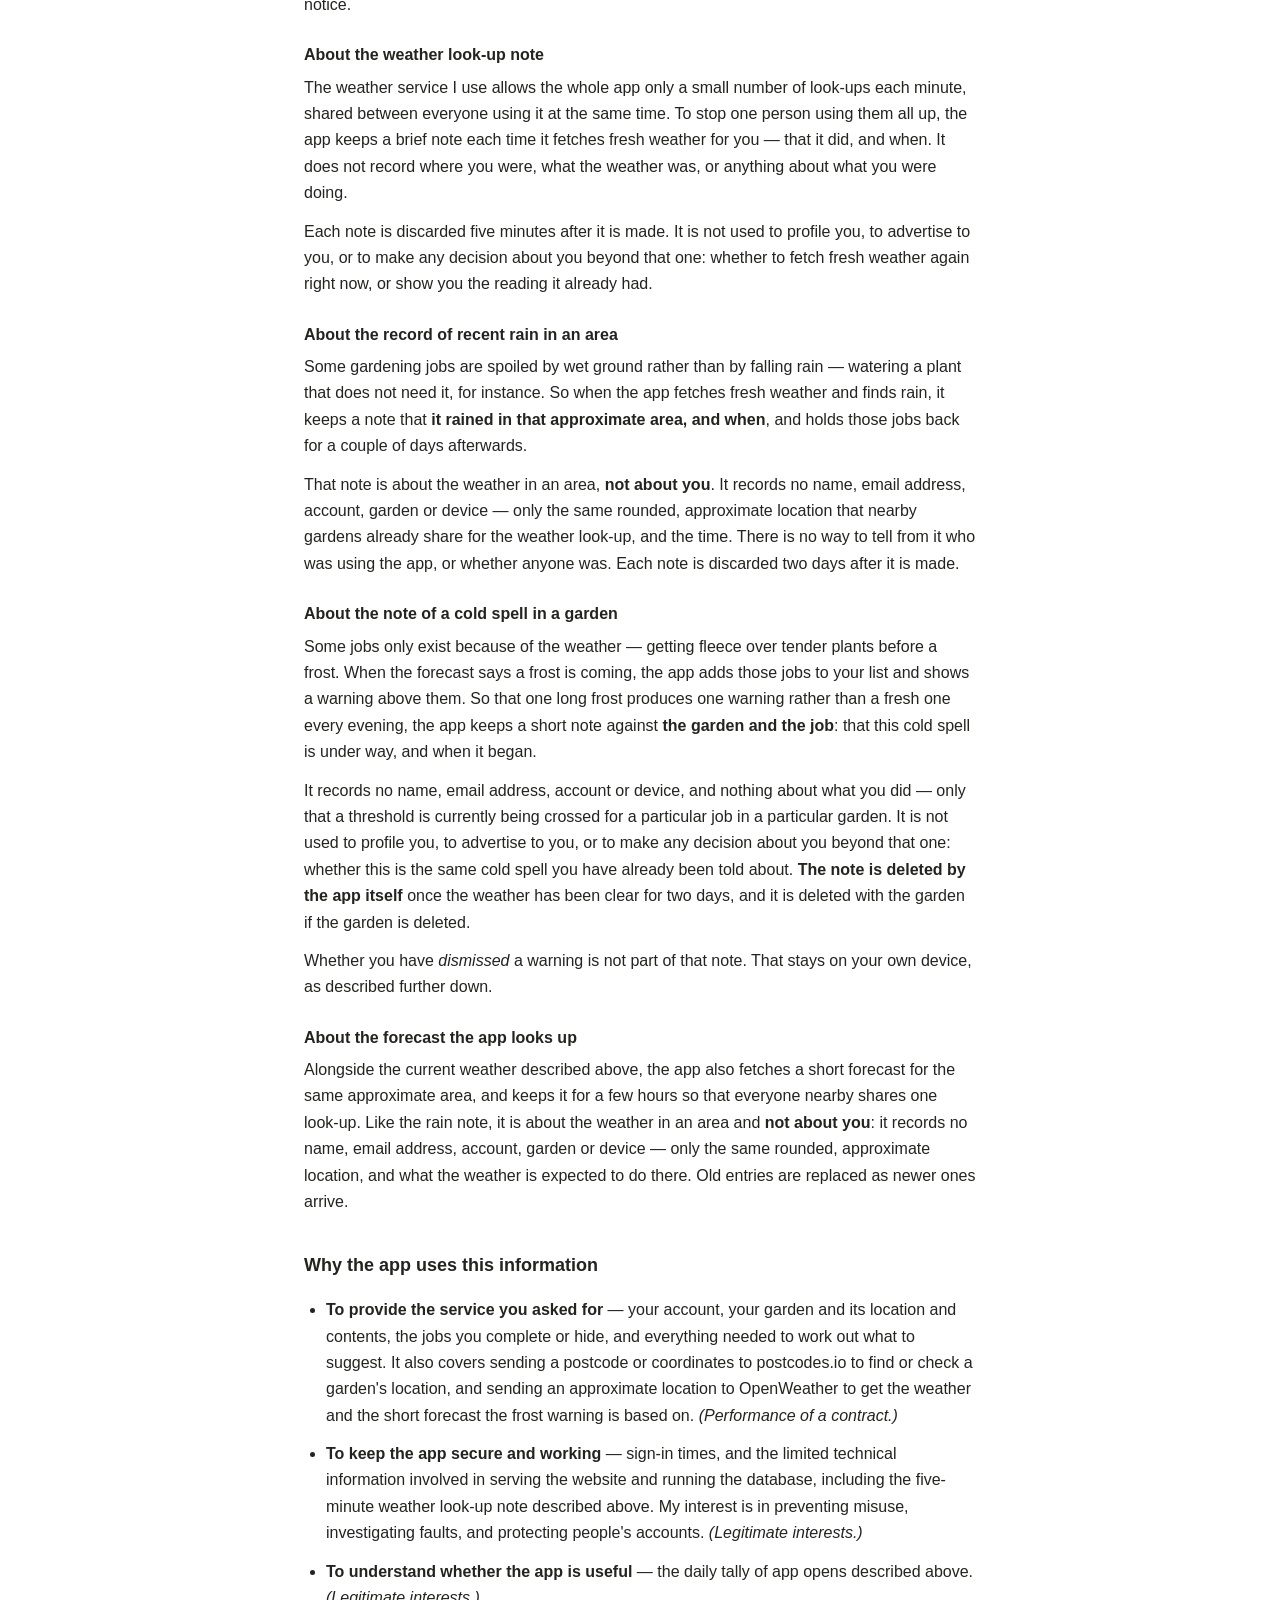
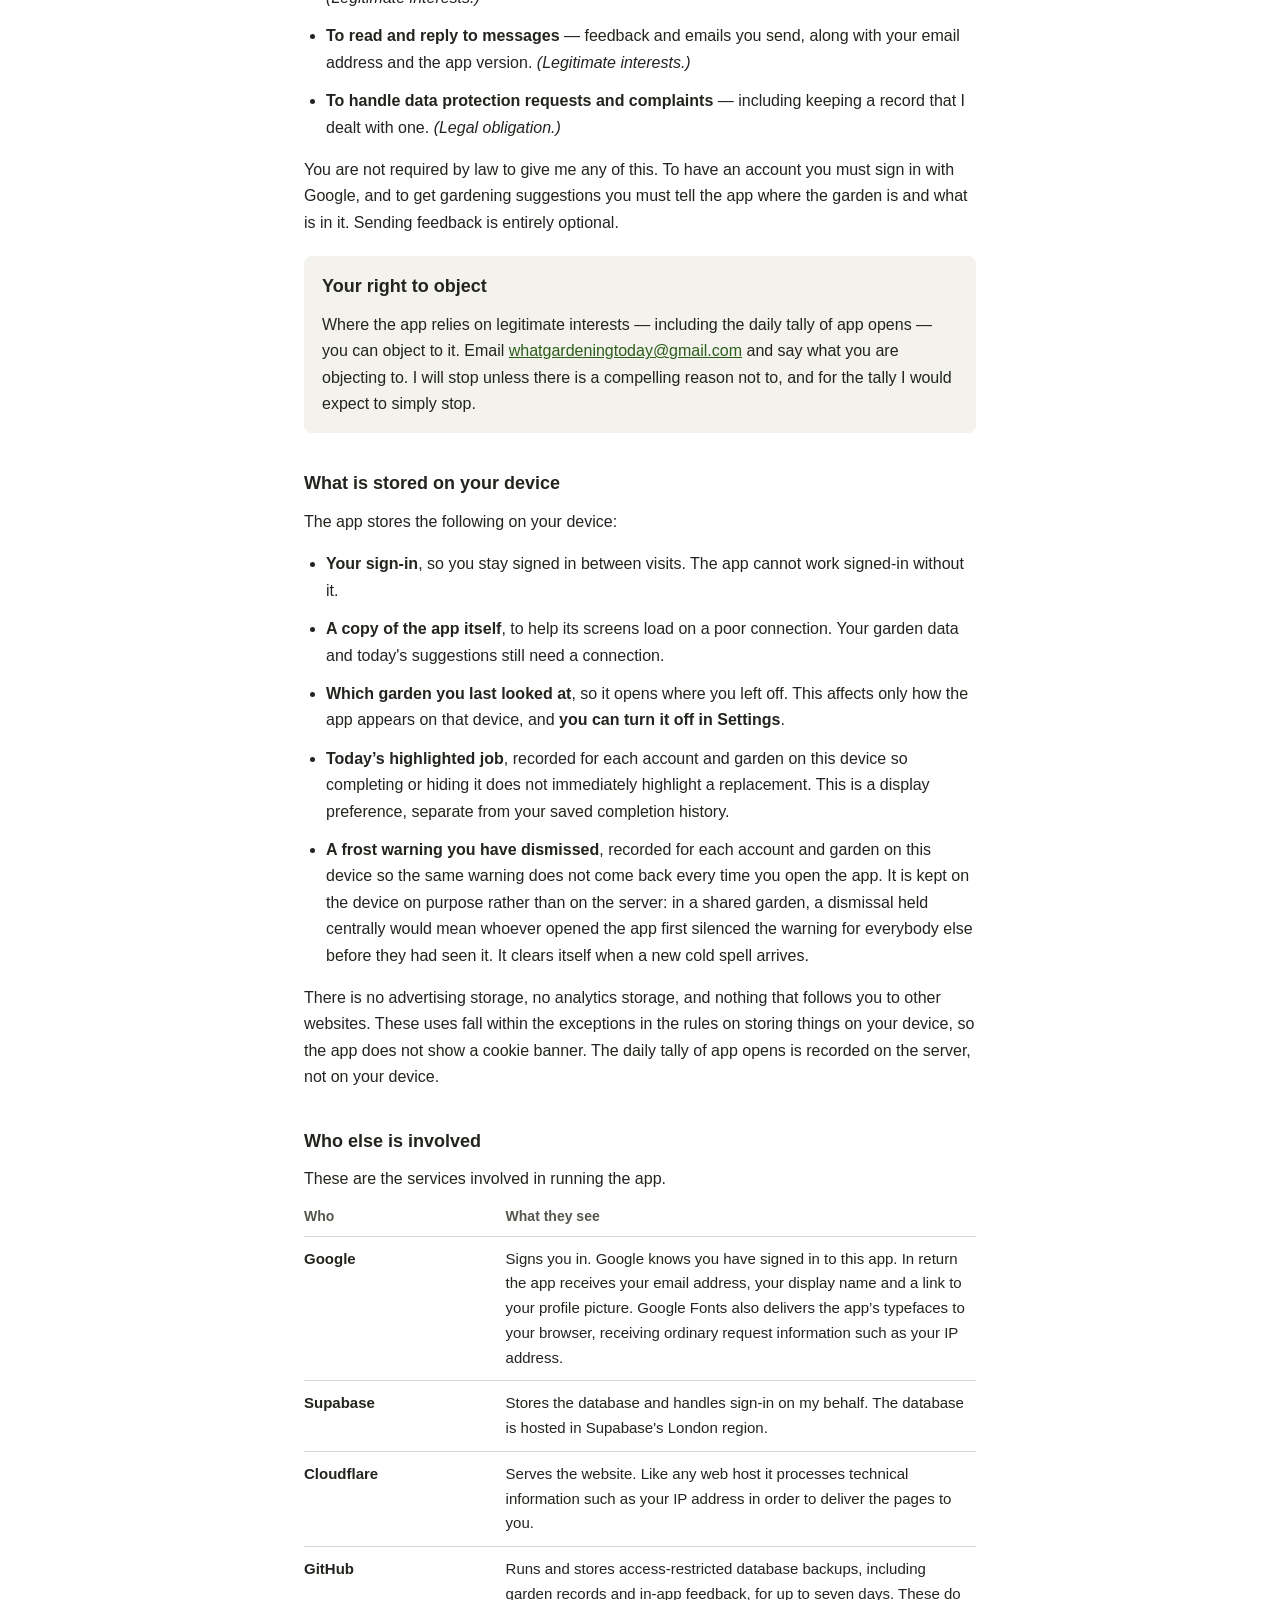
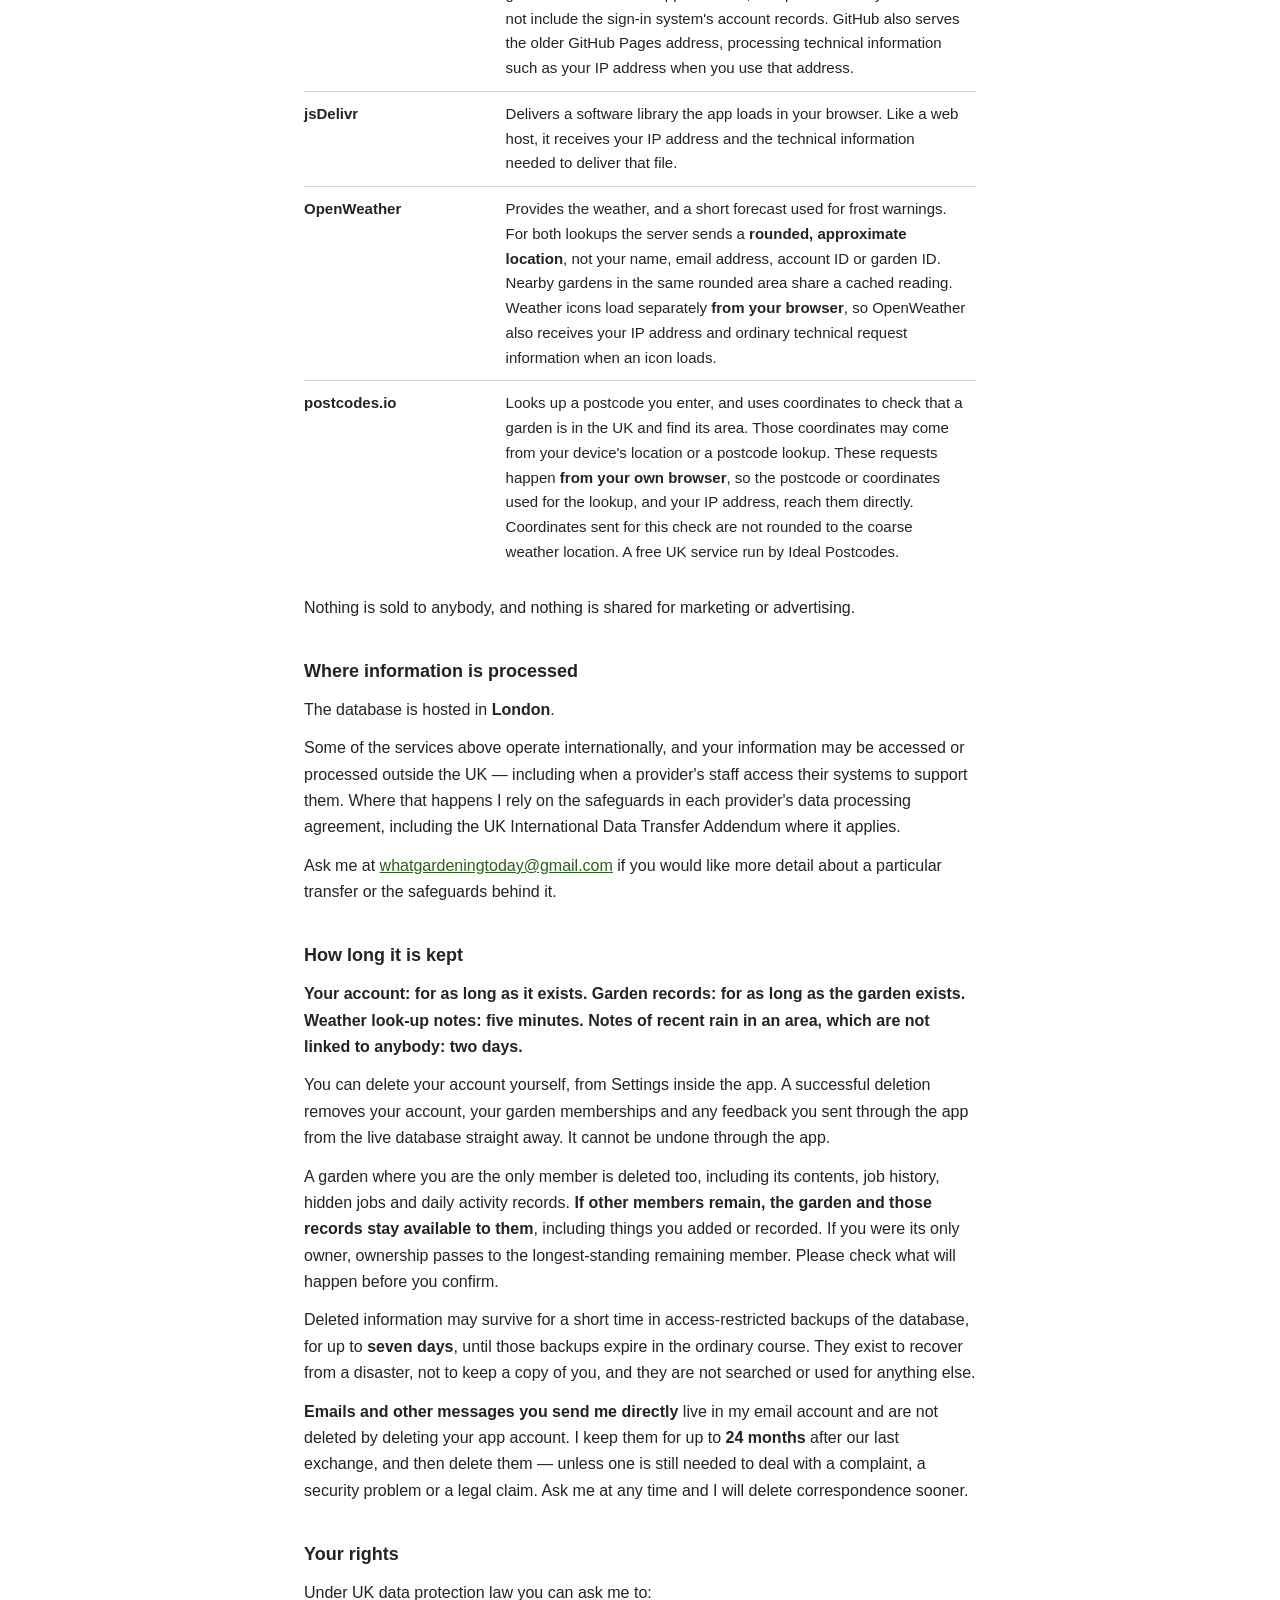
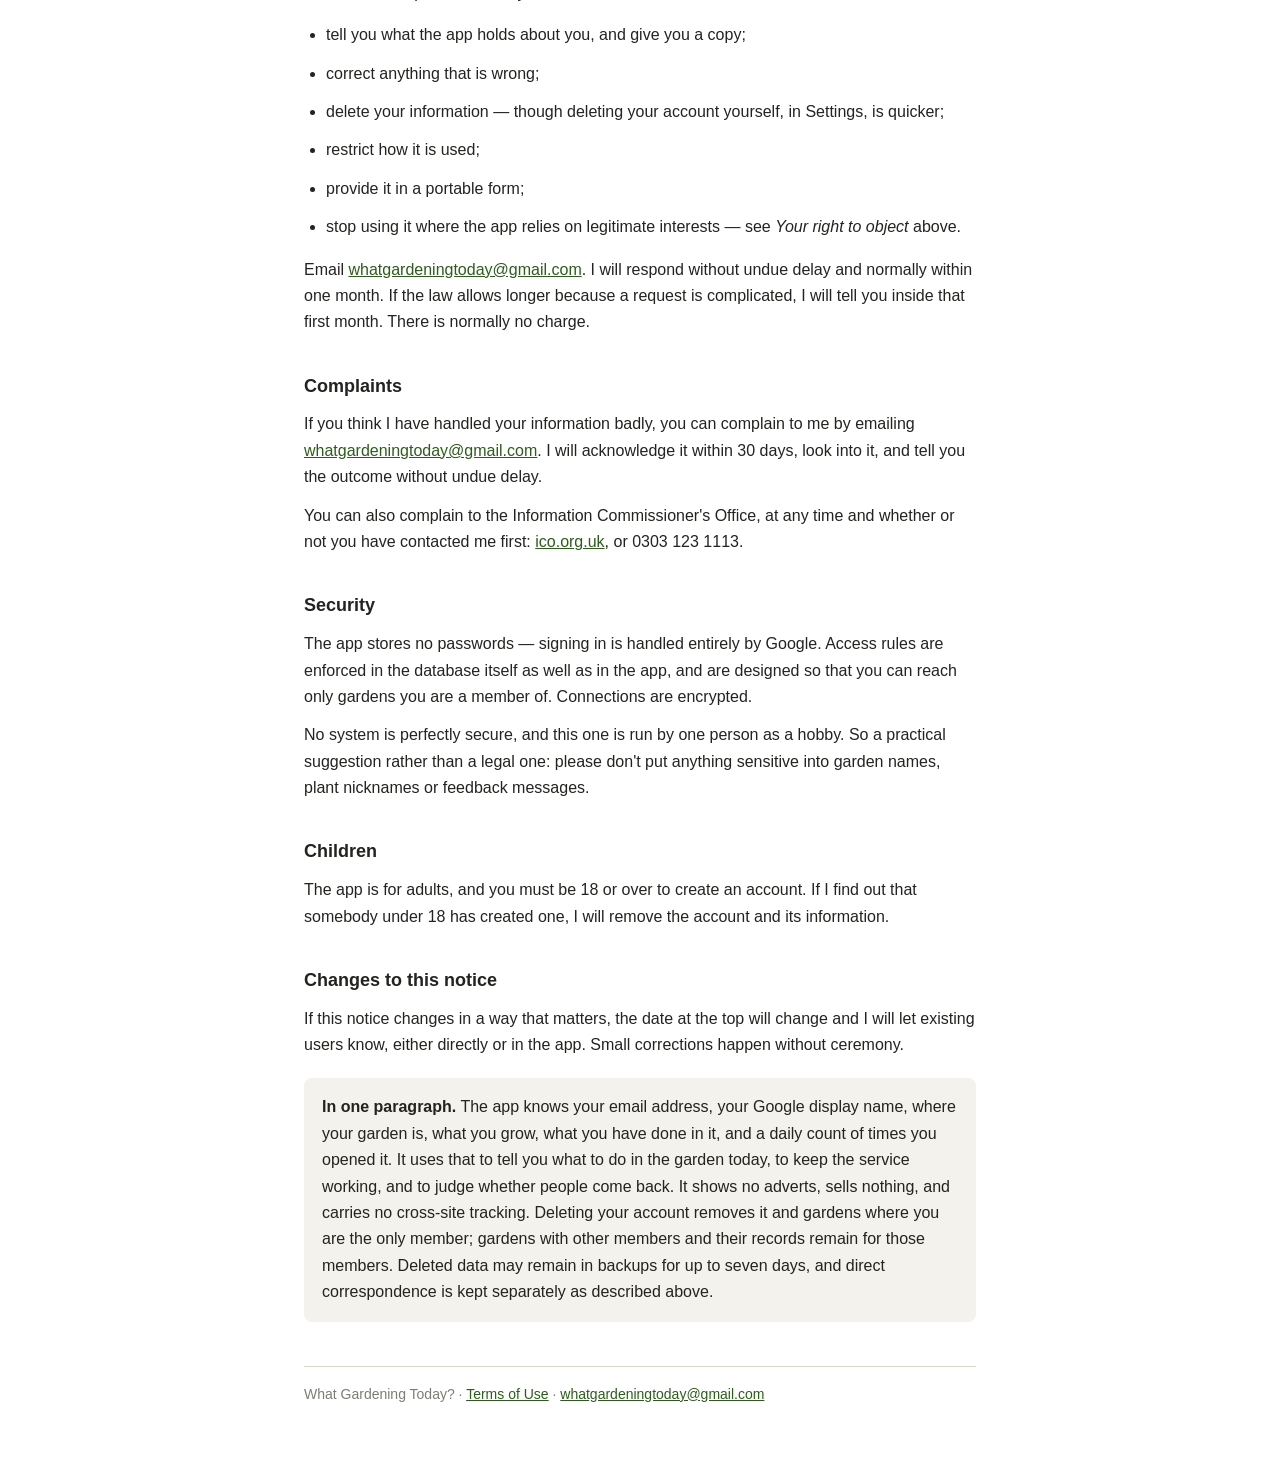
==== commit 8c463edf: "Deploy from dev: 0a91b1a1fcc98e09ab9ec1b9e1fcf2f202963c55" ====
--- a/privacy.html
+++ b/privacy.html
@@ -31,7 +31,7 @@
 <body>
 
 <h1>Privacy Notice</h1>
-<p class="meta">What Gardening Today? · Last updated 11 September 2026</p>
+<p class="meta">What Gardening Today? · Last updated 12 September 2026</p>
 
 <p class="lead">What the app holds about you, why it holds it, who else is involved, and what you
 can ask me to do about it.</p>
@@ -132,13 +132,40 @@
 already share for the weather look-up, and the time. There is no way to tell from it who was using the
 app, or whether anyone was. Each note is discarded two days after it is made.</p>
 
+<h3>About the note of a cold spell in a garden</h3>
+
+<p>Some jobs only exist because of the weather — getting fleece over tender plants before a frost.
+When the forecast says a frost is coming, the app adds those jobs to your list and shows a warning
+above them. So that one long frost produces one warning rather than a fresh one every evening, the
+app keeps a short note against <strong>the garden and the job</strong>: that this cold spell is
+under way, and when it began.</p>
+
+<p>It records no name, email address, account or device, and nothing about what you did — only that
+a threshold is currently being crossed for a particular job in a particular garden. It is not used
+to profile you, to advertise to you, or to make any decision about you beyond that one: whether this
+is the same cold spell you have already been told about. <strong>The note is deleted by the app
+itself</strong> once the weather has been clear for two days, and it is deleted with the garden if
+the garden is deleted.</p>
+
+<p>Whether you have <em>dismissed</em> a warning is not part of that note. That stays on your own
+device, as described further down.</p>
+
+<h3>About the forecast the app looks up</h3>
+
+<p>Alongside the current weather described above, the app also fetches a short forecast for the same
+approximate area, and keeps it for a few hours so that everyone nearby shares one look-up. Like the
+rain note, it is about the weather in an area and <strong>not about you</strong>: it records no name,
+email address, account, garden or device — only the same rounded, approximate location, and what the
+weather is expected to do there. Old entries are replaced as newer ones arrive.</p>
+
 <h2>Why the app uses this information</h2>
 
 <ul>
   <li><strong>To provide the service you asked for</strong> — your account, your garden and its
       location and contents, the jobs you complete or hide, and everything needed to work out what
       to suggest. It also covers sending a postcode or coordinates to postcodes.io to find or
-      check a garden's location, and sending an approximate location to OpenWeather to get the weather.
+      check a garden's location, and sending an approximate location to OpenWeather to get the weather
+      and the short forecast the frost warning is based on.
       <em>(Performance of a contract.)</em></li>
   <li><strong>To keep the app secure and working</strong> — sign-in times, and the limited
       technical information involved in serving the website and running the database, including the
@@ -180,6 +207,11 @@
   <li><strong>Today’s highlighted job</strong>, recorded for each account and garden on this
       device so completing or hiding it does not immediately highlight a replacement. This is
       a display preference, separate from your saved completion history.</li>
+  <li><strong>A frost warning you have dismissed</strong>, recorded for each account and garden
+      on this device so the same warning does not come back every time you open the app. It is
+      kept on the device on purpose rather than on the server: in a shared garden, a dismissal
+      held centrally would mean whoever opened the app first silenced the warning for everybody
+      else before they had seen it. It clears itself when a new cold spell arrives.</li>
 </ul>
 
 <p>There is no advertising storage, no analytics storage, and nothing that follows you to other
@@ -224,9 +256,9 @@
   </tr>
   <tr>
     <td><strong>OpenWeather</strong></td>
-    <td>Provides the weather. For the weather lookup, the server sends a
-        <strong>rounded, approximate location</strong>, not your name, email address, account ID
-        or garden ID. Nearby gardens in the same rounded area share a cached reading.
+    <td>Provides the weather, and a short forecast used for frost warnings. For both lookups the
+        server sends a <strong>rounded, approximate location</strong>, not your name, email address,
+        account ID or garden ID. Nearby gardens in the same rounded area share a cached reading.
         Weather icons load separately <strong>from your browser</strong>, so OpenWeather also
         receives your IP address and ordinary technical request information when an icon loads.</td>
   </tr>
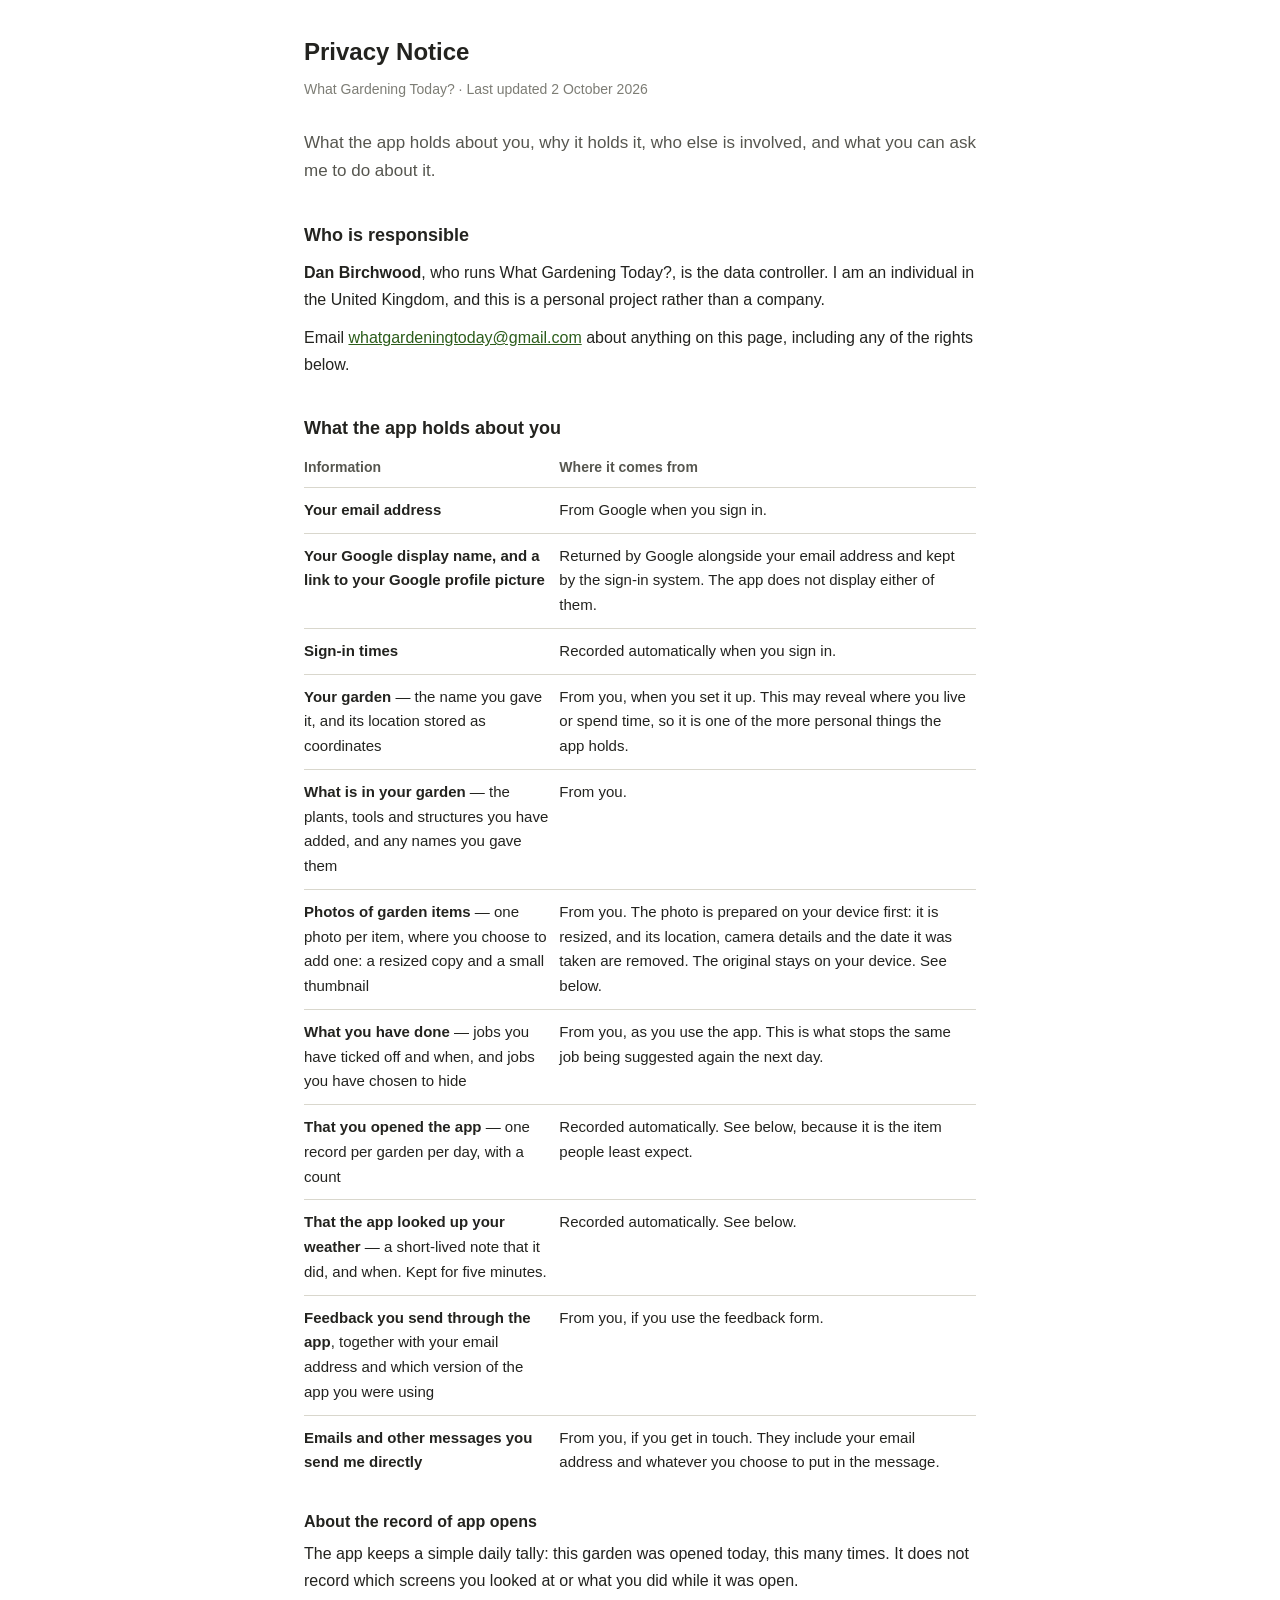
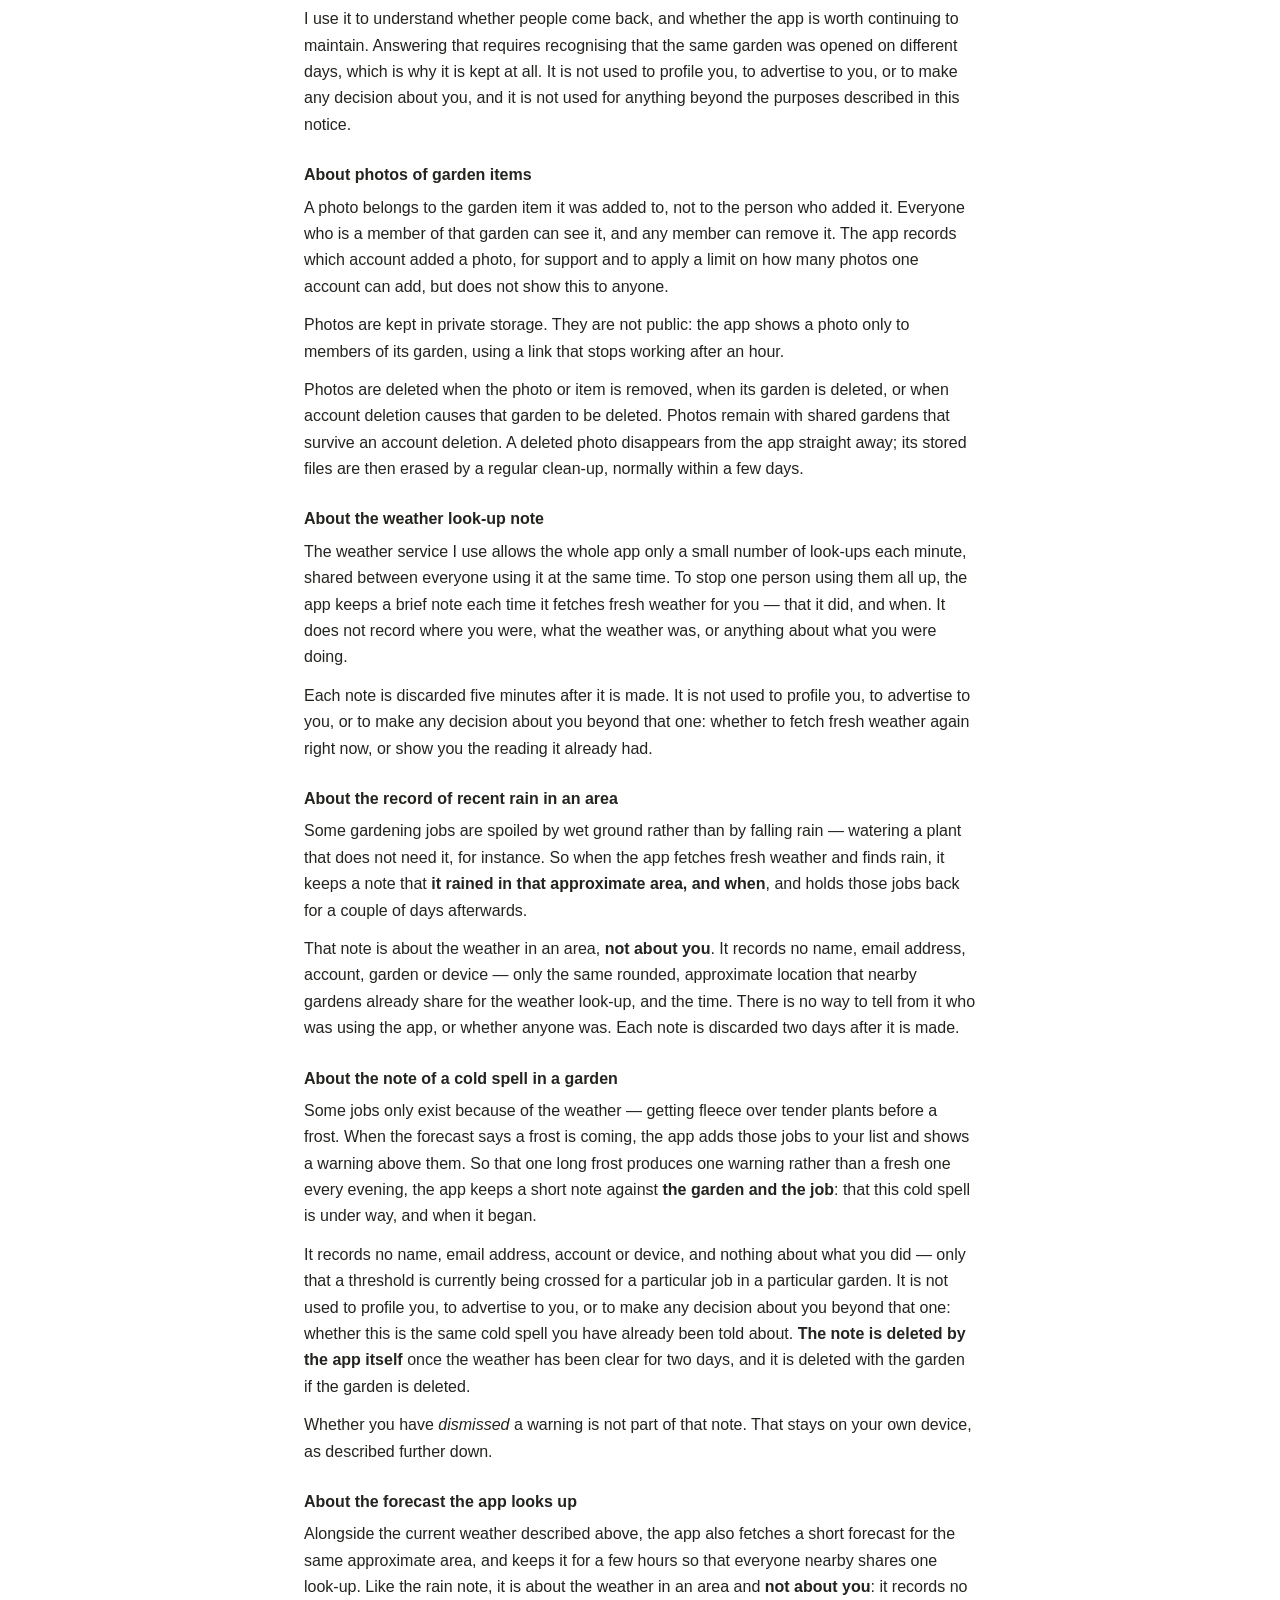
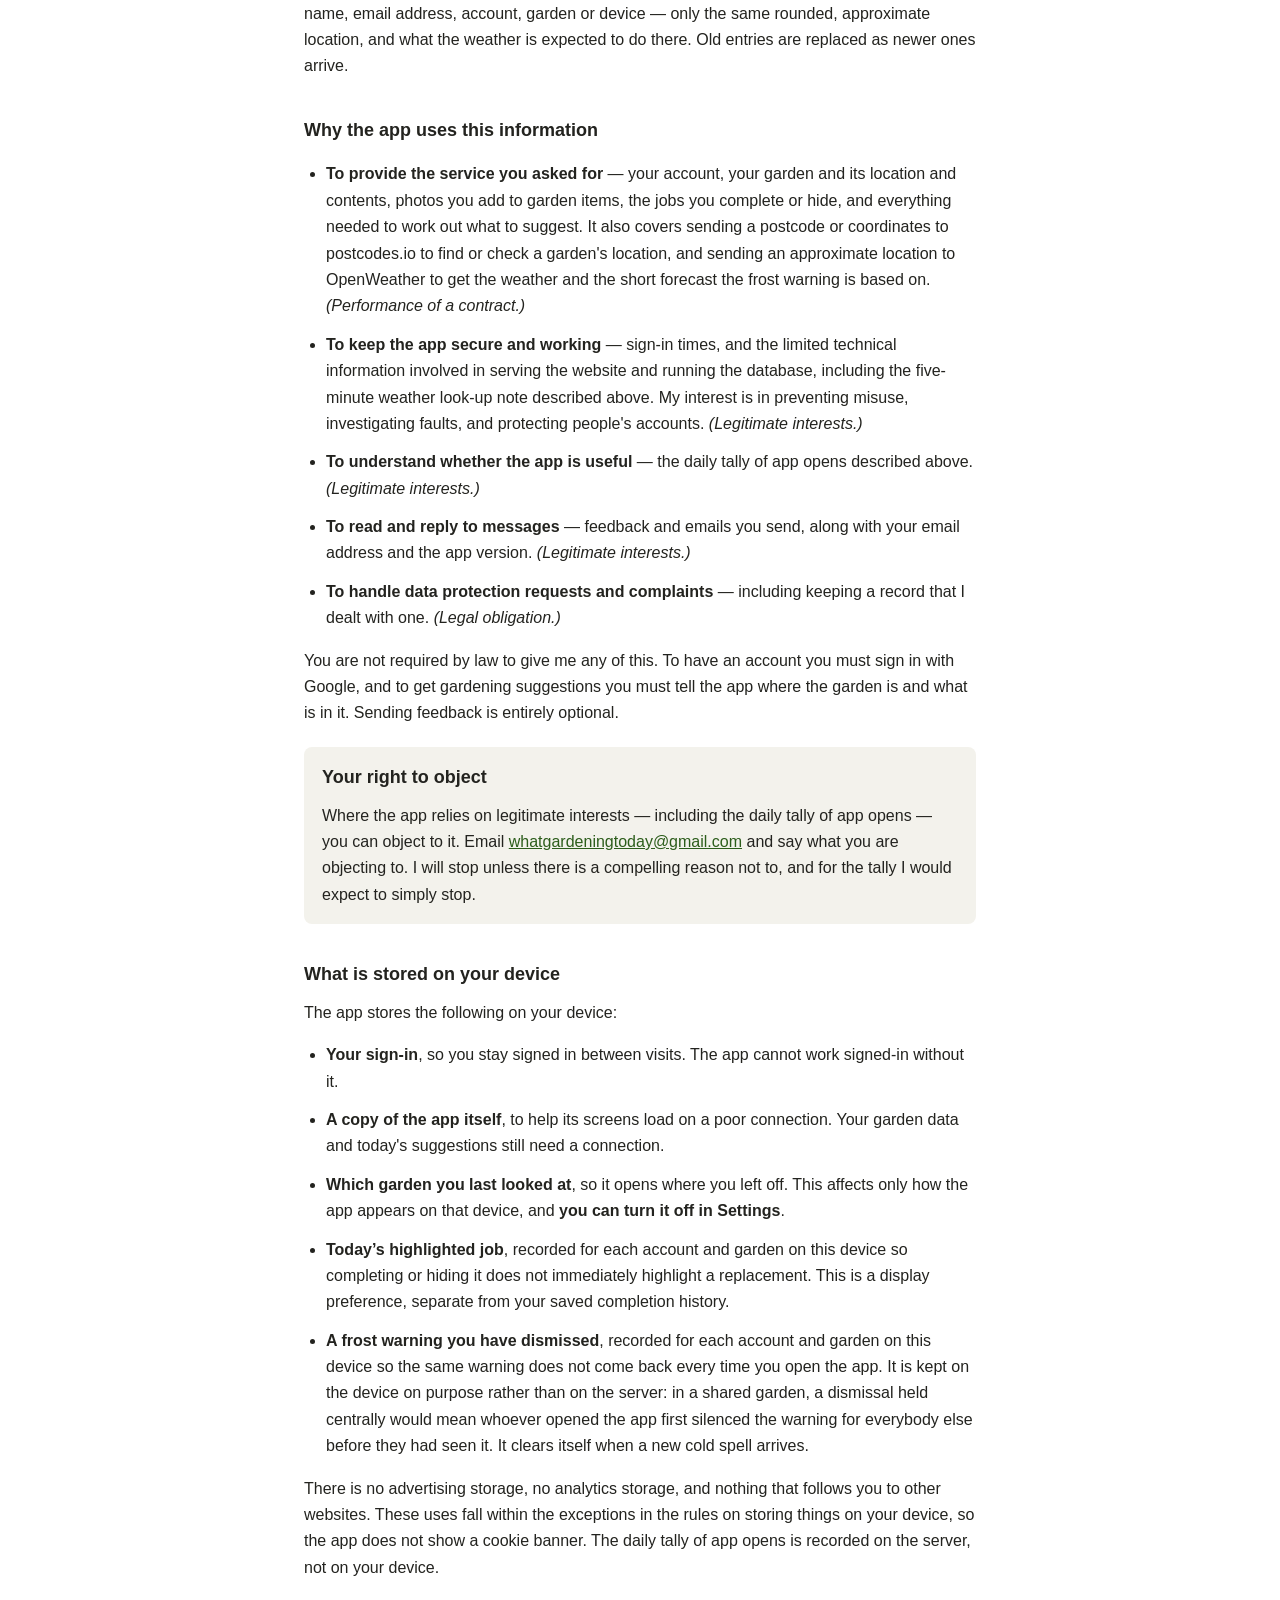
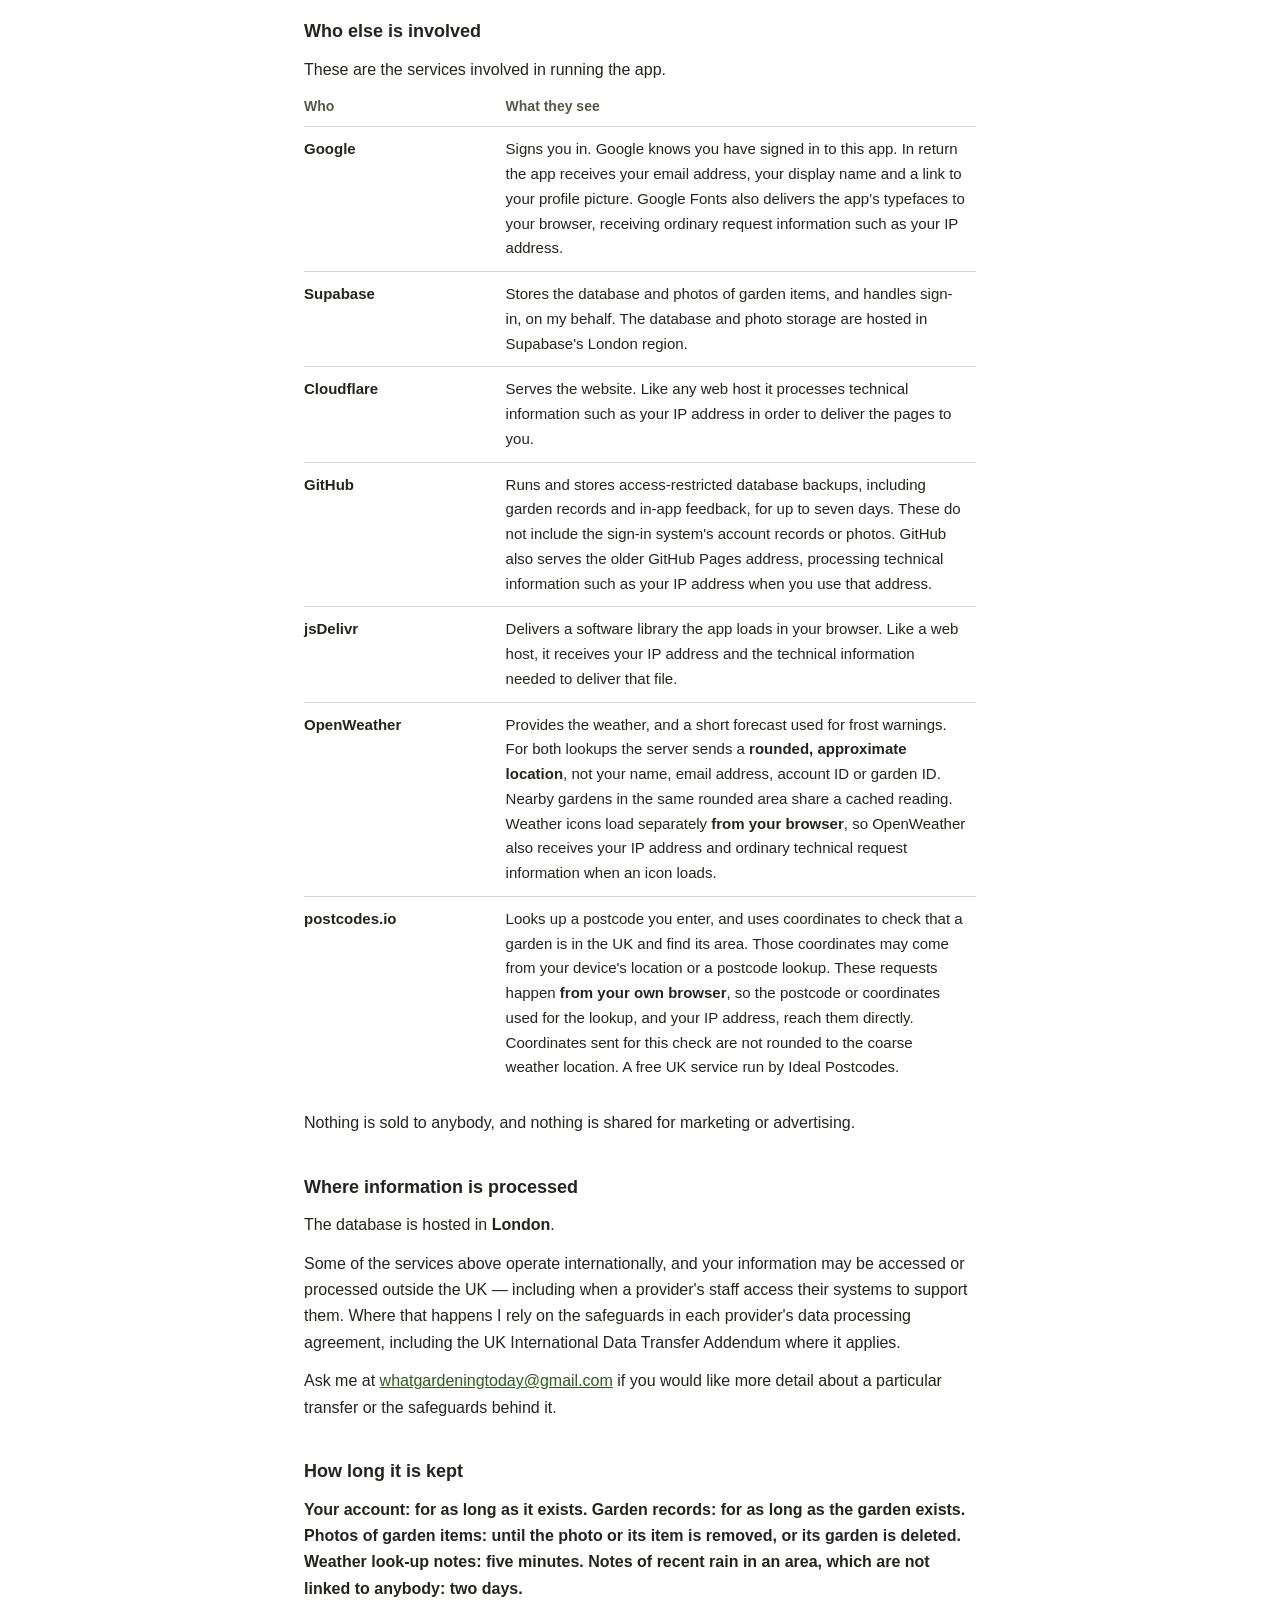
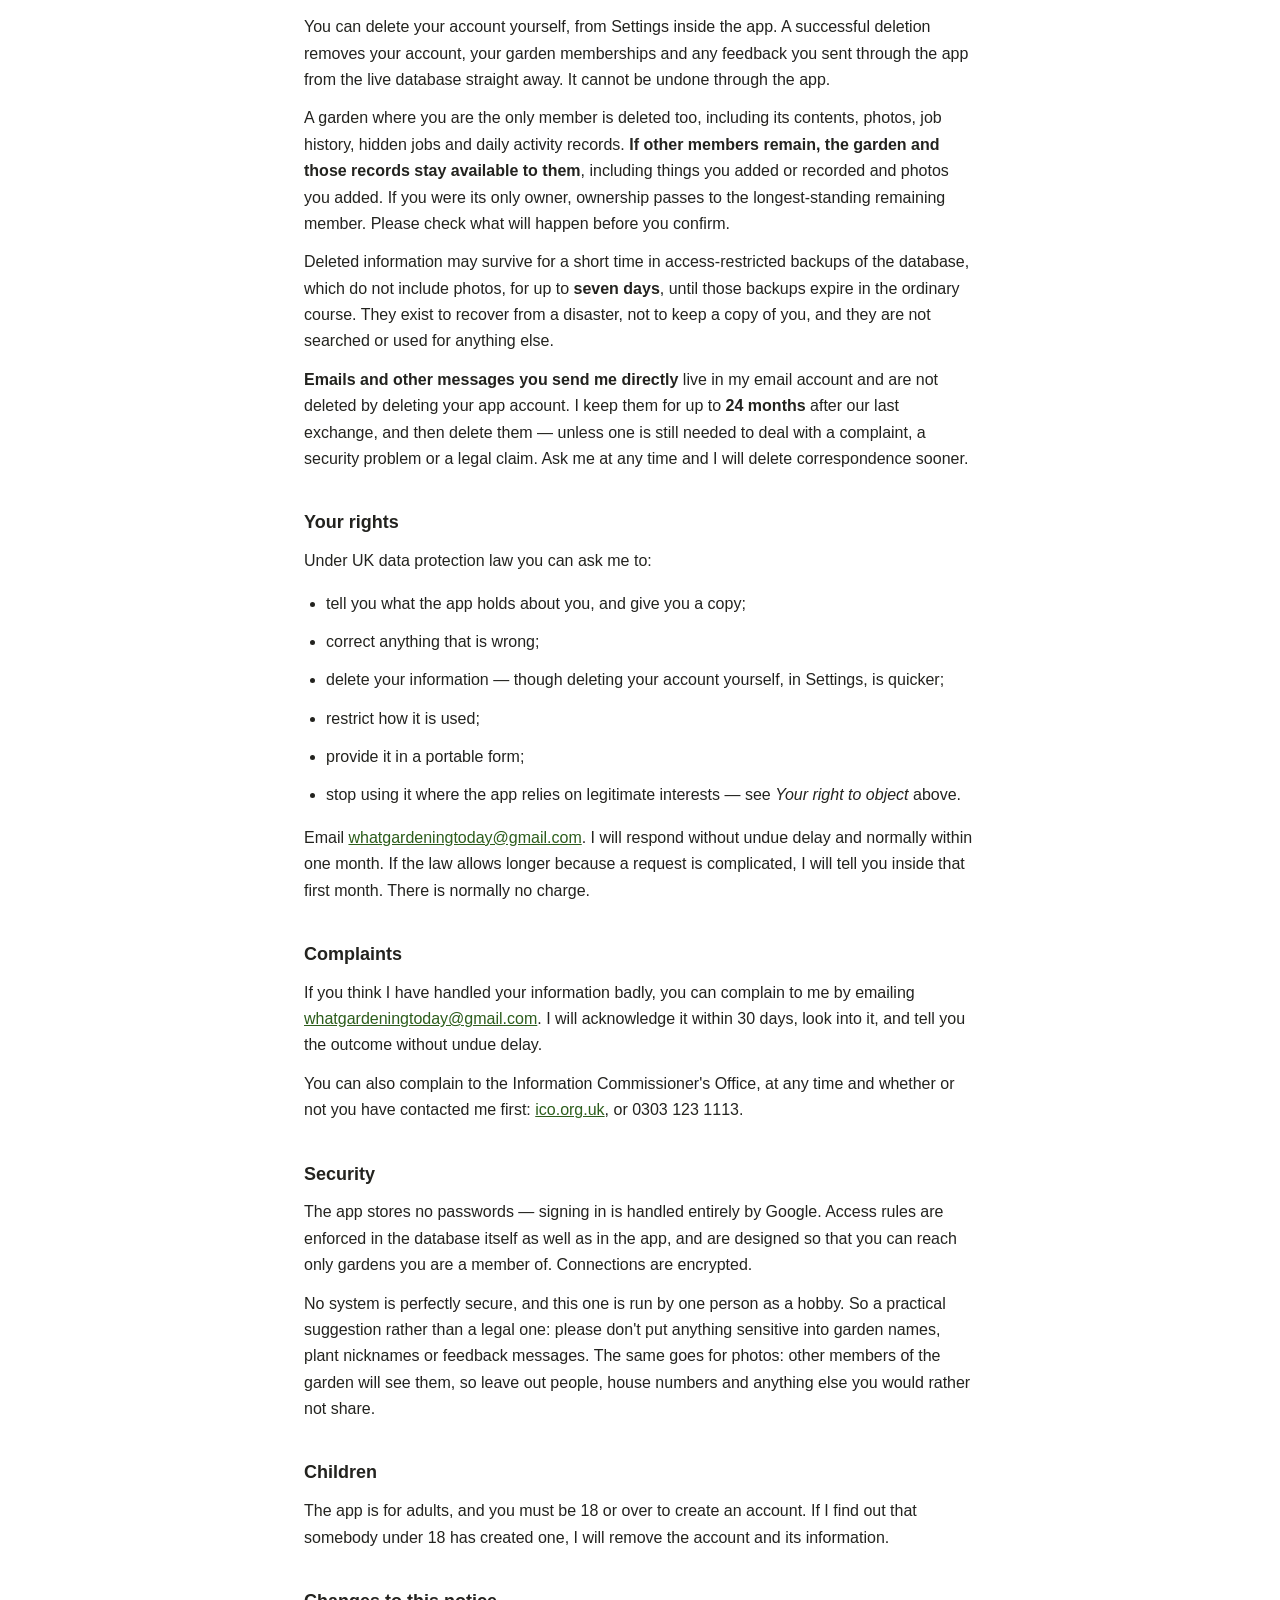
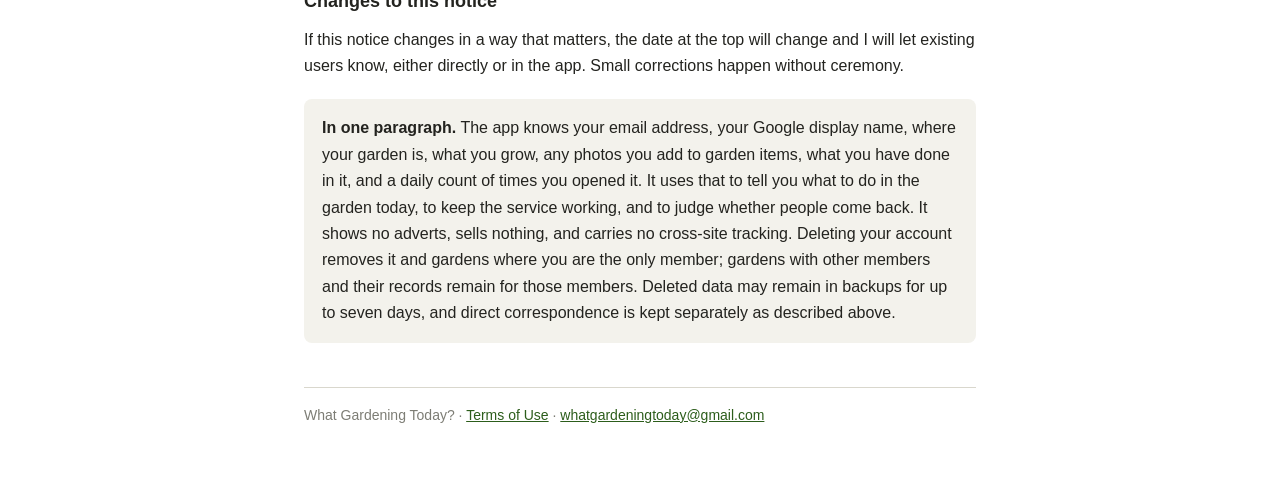
==== commit 9bef20a1: "Deploy from dev: ec7251316ab73da5f691e3f632275181186e3e5d" ====
--- a/privacy.html
+++ b/privacy.html
@@ -31,7 +31,7 @@
 <body>
 
 <h1>Privacy Notice</h1>
-<p class="meta">What Gardening Today? · Last updated 12 September 2026</p>
+<p class="meta">What Gardening Today? · Last updated 2 October 2026</p>
 
 <p class="lead">What the app holds about you, why it holds it, who else is involved, and what you
 can ask me to do about it.</p>
@@ -73,6 +73,13 @@
     <td>From you.</td>
   </tr>
   <tr>
+    <td><strong>Photos of garden items</strong> — one photo per item, where you choose to add
+        one: a resized copy and a small thumbnail</td>
+    <td>From you. The photo is prepared on your device first: it is resized, and its location,
+        camera details and the date it was taken are removed. The original stays on your device.
+        See below.</td>
+  </tr>
+  <tr>
     <td><strong>What you have done</strong> — jobs you have ticked off and when, and jobs you have
         chosen to hide</td>
     <td>From you, as you use the app. This is what stops the same job being suggested again the
@@ -108,6 +115,21 @@
 maintain. Answering that requires recognising that the same garden was opened on different days,
 which is why it is kept at all. It is not used to profile you, to advertise to you, or to make any
 decision about you, and it is not used for anything beyond the purposes described in this notice.</p>
+
+<h3>About photos of garden items</h3>
+
+<p>A photo belongs to the garden item it was added to, not to the person who added it. Everyone
+who is a member of that garden can see it, and any member can remove it. The app records which
+account added a photo, for support and to apply a limit on how many photos one account can add,
+but does not show this to anyone.</p>
+
+<p>Photos are kept in private storage. They are not public: the app shows a photo only to members
+of its garden, using a link that stops working after an hour.</p>
+
+<p>Photos are deleted when the photo or item is removed, when its garden is deleted, or when
+account deletion causes that garden to be deleted. Photos remain with shared gardens that survive
+an account deletion. A deleted photo disappears from the app straight away; its stored files are
+then erased by a regular clean-up, normally within a few days.</p>
 
 <h3>About the weather look-up note</h3>
 
@@ -162,7 +184,7 @@
 
 <ul>
   <li><strong>To provide the service you asked for</strong> — your account, your garden and its
-      location and contents, the jobs you complete or hide, and everything needed to work out what
+      location and contents, photos you add to garden items, the jobs you complete or hide, and everything needed to work out what
       to suggest. It also covers sending a postcode or coordinates to postcodes.io to find or
       check a garden's location, and sending an approximate location to OpenWeather to get the weather
       and the short forecast the frost warning is based on.
@@ -234,8 +256,8 @@
   </tr>
   <tr>
     <td><strong>Supabase</strong></td>
-    <td>Stores the database and handles sign-in on my behalf. The database is hosted in Supabase's
-        London region.</td>
+    <td>Stores the database and photos of garden items, and handles sign-in, on my behalf. The
+        database and photo storage are hosted in Supabase's London region.</td>
   </tr>
   <tr>
     <td><strong>Cloudflare</strong></td>
@@ -245,7 +267,8 @@
   <tr>
     <td><strong>GitHub</strong></td>
     <td>Runs and stores access-restricted database backups, including garden records and in-app
-        feedback, for up to seven days. These do not include the sign-in system's account records.
+        feedback, for up to seven days. These do not include the sign-in system's account records or
+        photos.
         GitHub also serves the older GitHub Pages address, processing technical information such
         as your IP address when you use that address.</td>
   </tr>
@@ -290,20 +313,21 @@
 <h2>How long it is kept</h2>
 
 <p><strong>Your account: for as long as it exists. Garden records: for as long as the garden
-exists. Weather look-up notes: five minutes. Notes of recent rain in an area, which are not linked to
+exists. Photos of garden items: until the photo or its item is removed, or its garden is deleted. Weather look-up notes: five minutes. Notes of recent rain in an area, which are not linked to
 anybody: two days.</strong></p>
 
 <p>You can delete your account yourself, from Settings inside the app. A successful deletion
 removes your account, your garden memberships and any feedback you sent through the app from
 the live database straight away. It cannot be undone through the app.</p>
 
-<p>A garden where you are the only member is deleted too, including its contents, job history,
+<p>A garden where you are the only member is deleted too, including its contents, photos, job history,
 hidden jobs and daily activity records. <strong>If other members remain, the garden and those
-records stay available to them</strong>, including things you added or recorded. If you were
+records stay available to them</strong>, including things you added or recorded and photos you added. If you were
 its only owner, ownership passes to the longest-standing remaining member. Please check what
 will happen before you confirm.</p>
 
 <p>Deleted information may survive for a short time in access-restricted backups of the database,
+which do not include photos,
 for up to <strong>seven days</strong>, until those backups expire in the ordinary course.
 They exist to recover from a disaster, not to keep a copy of you, and they are not searched or
 used for anything else.</p>
@@ -349,7 +373,8 @@
 
 <p>No system is perfectly secure, and this one is run by one person as a hobby. So a practical
 suggestion rather than a legal one: please don't put anything sensitive into garden names, plant
-nicknames or feedback messages.</p>
+nicknames or feedback messages. The same goes for photos: other members of the garden will see
+them, so leave out people, house numbers and anything else you would rather not share.</p>
 
 <h2>Children</h2>
 
@@ -363,7 +388,7 @@
 
 <div class="box">
   <p><strong>In one paragraph.</strong> The app knows your email address, your Google display name,
-  where your garden is, what you grow, what you have done in it, and a daily count of times you
+  where your garden is, what you grow, any photos you add to garden items, what you have done in it, and a daily count of times you
   opened it. It uses that to tell you what to do in the garden today, to keep the service working,
   and to judge whether people come back. It shows no adverts, sells nothing, and carries no
   cross-site tracking. Deleting your account removes it and gardens where you are the only
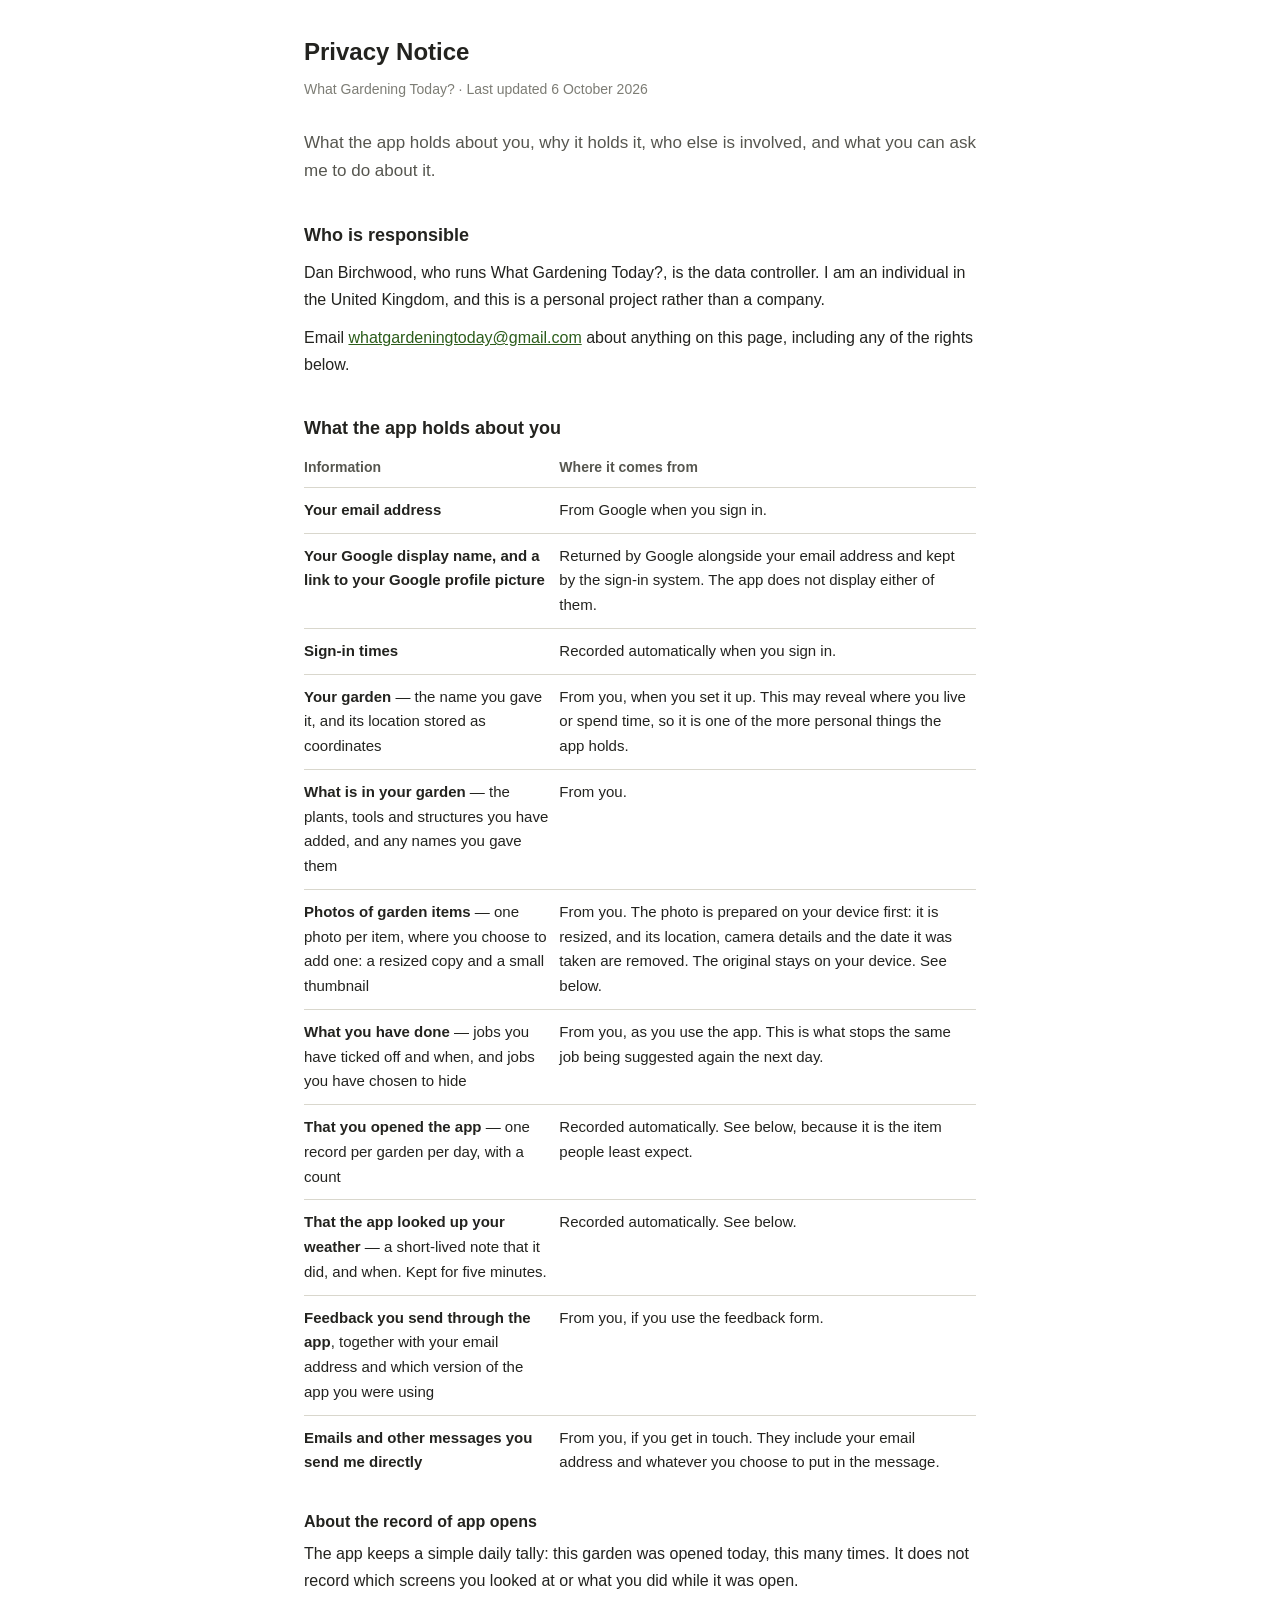
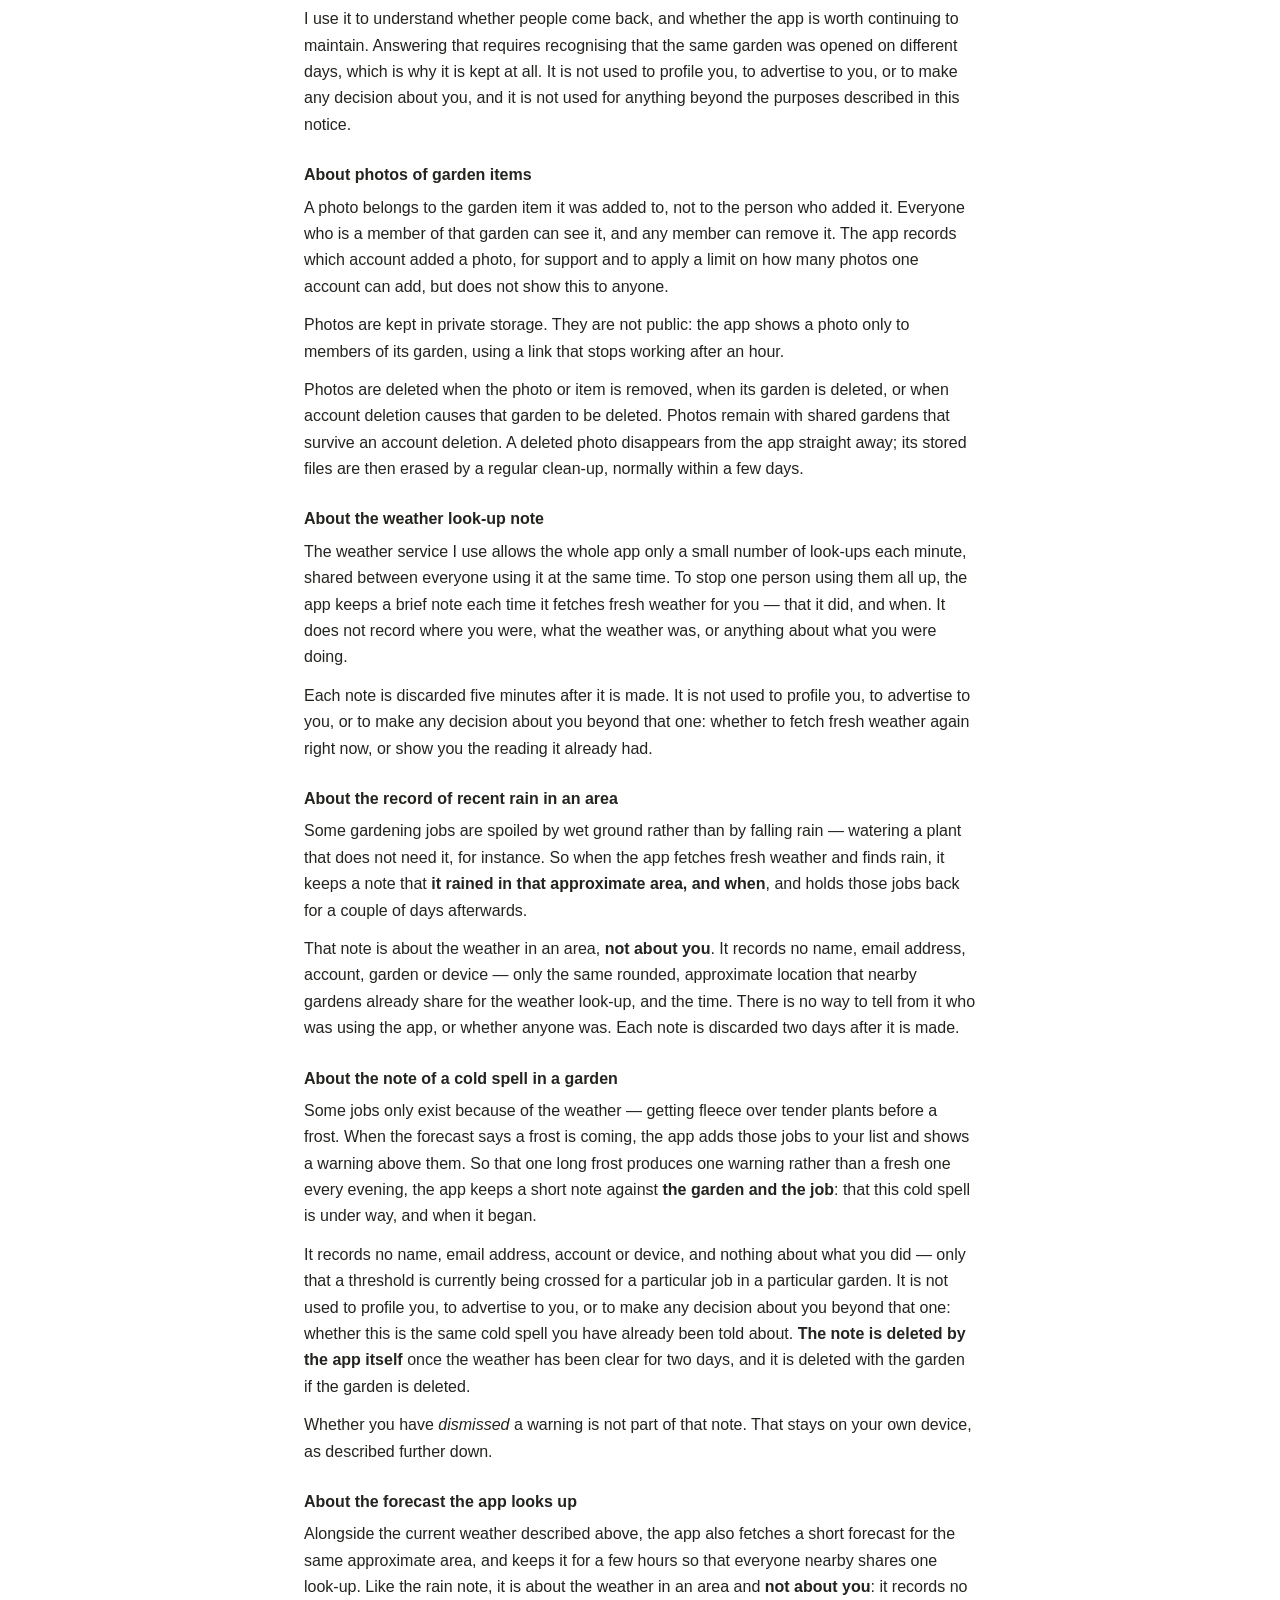
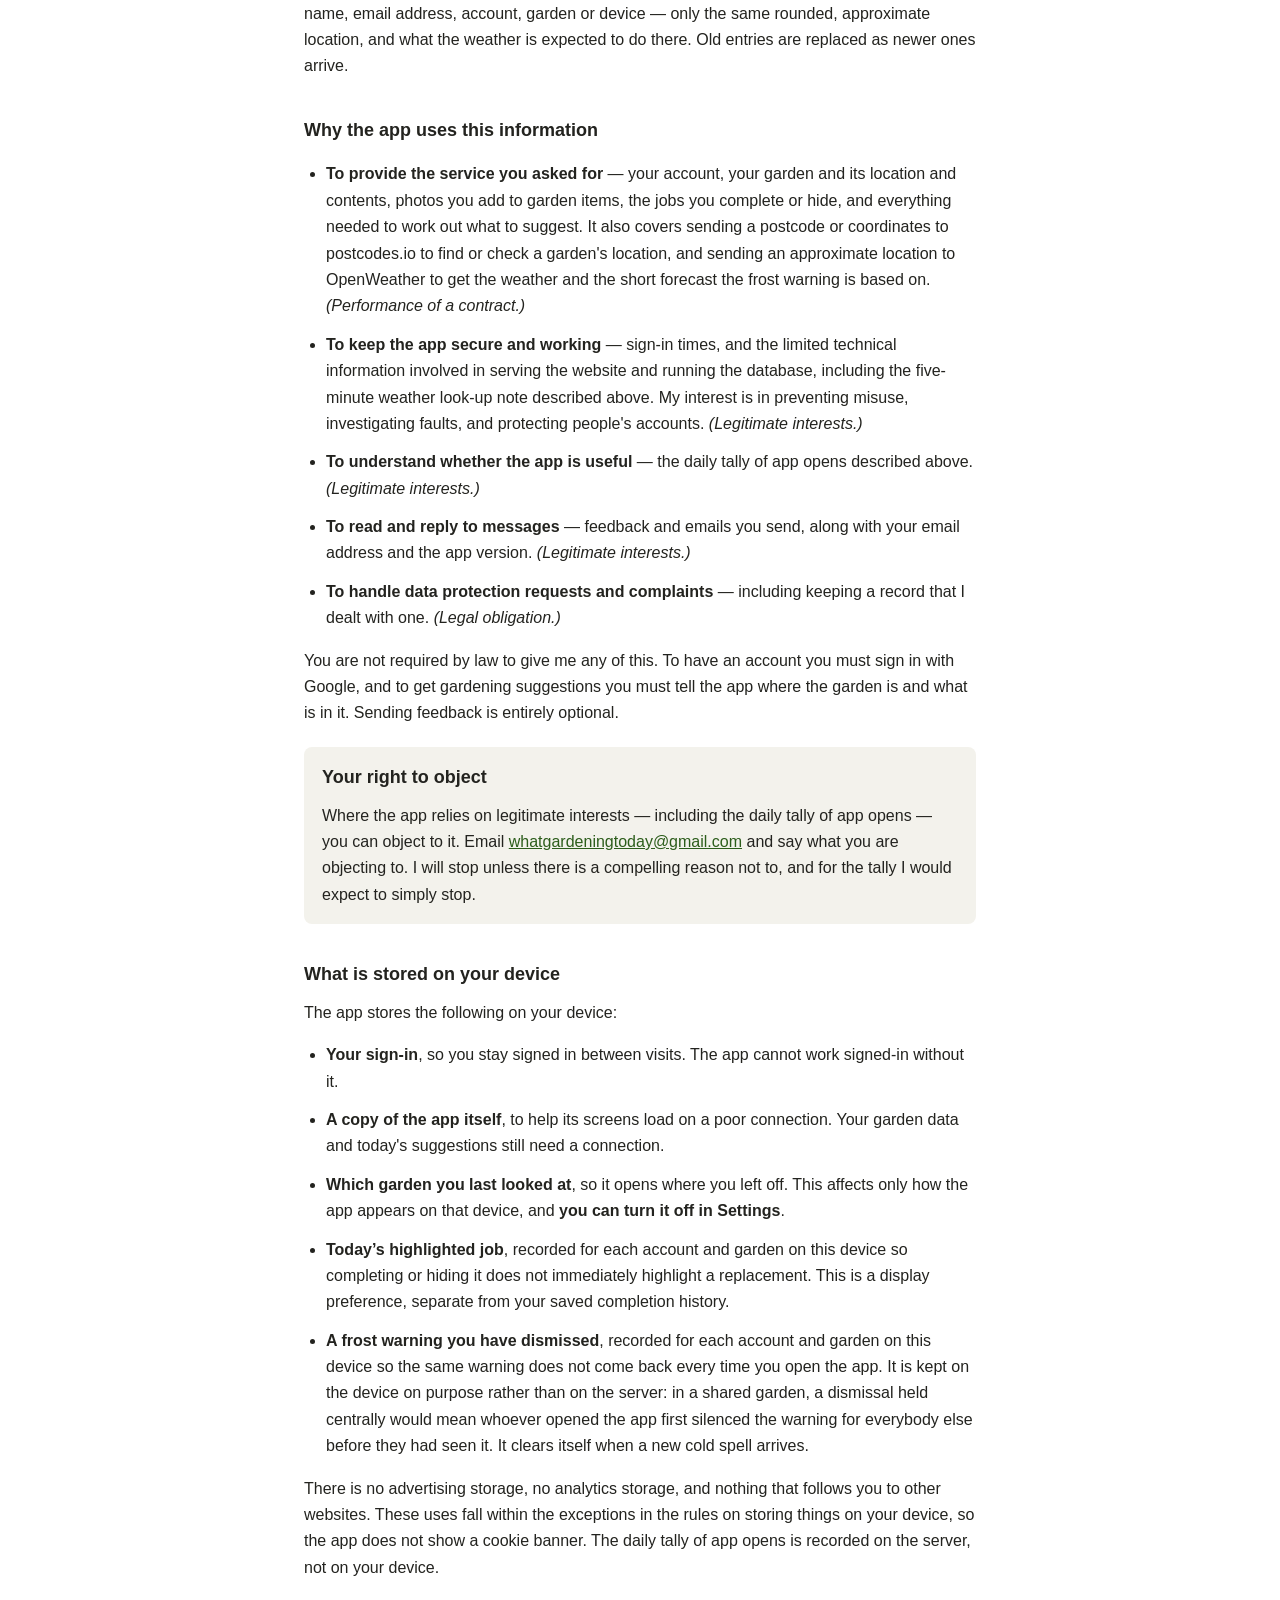
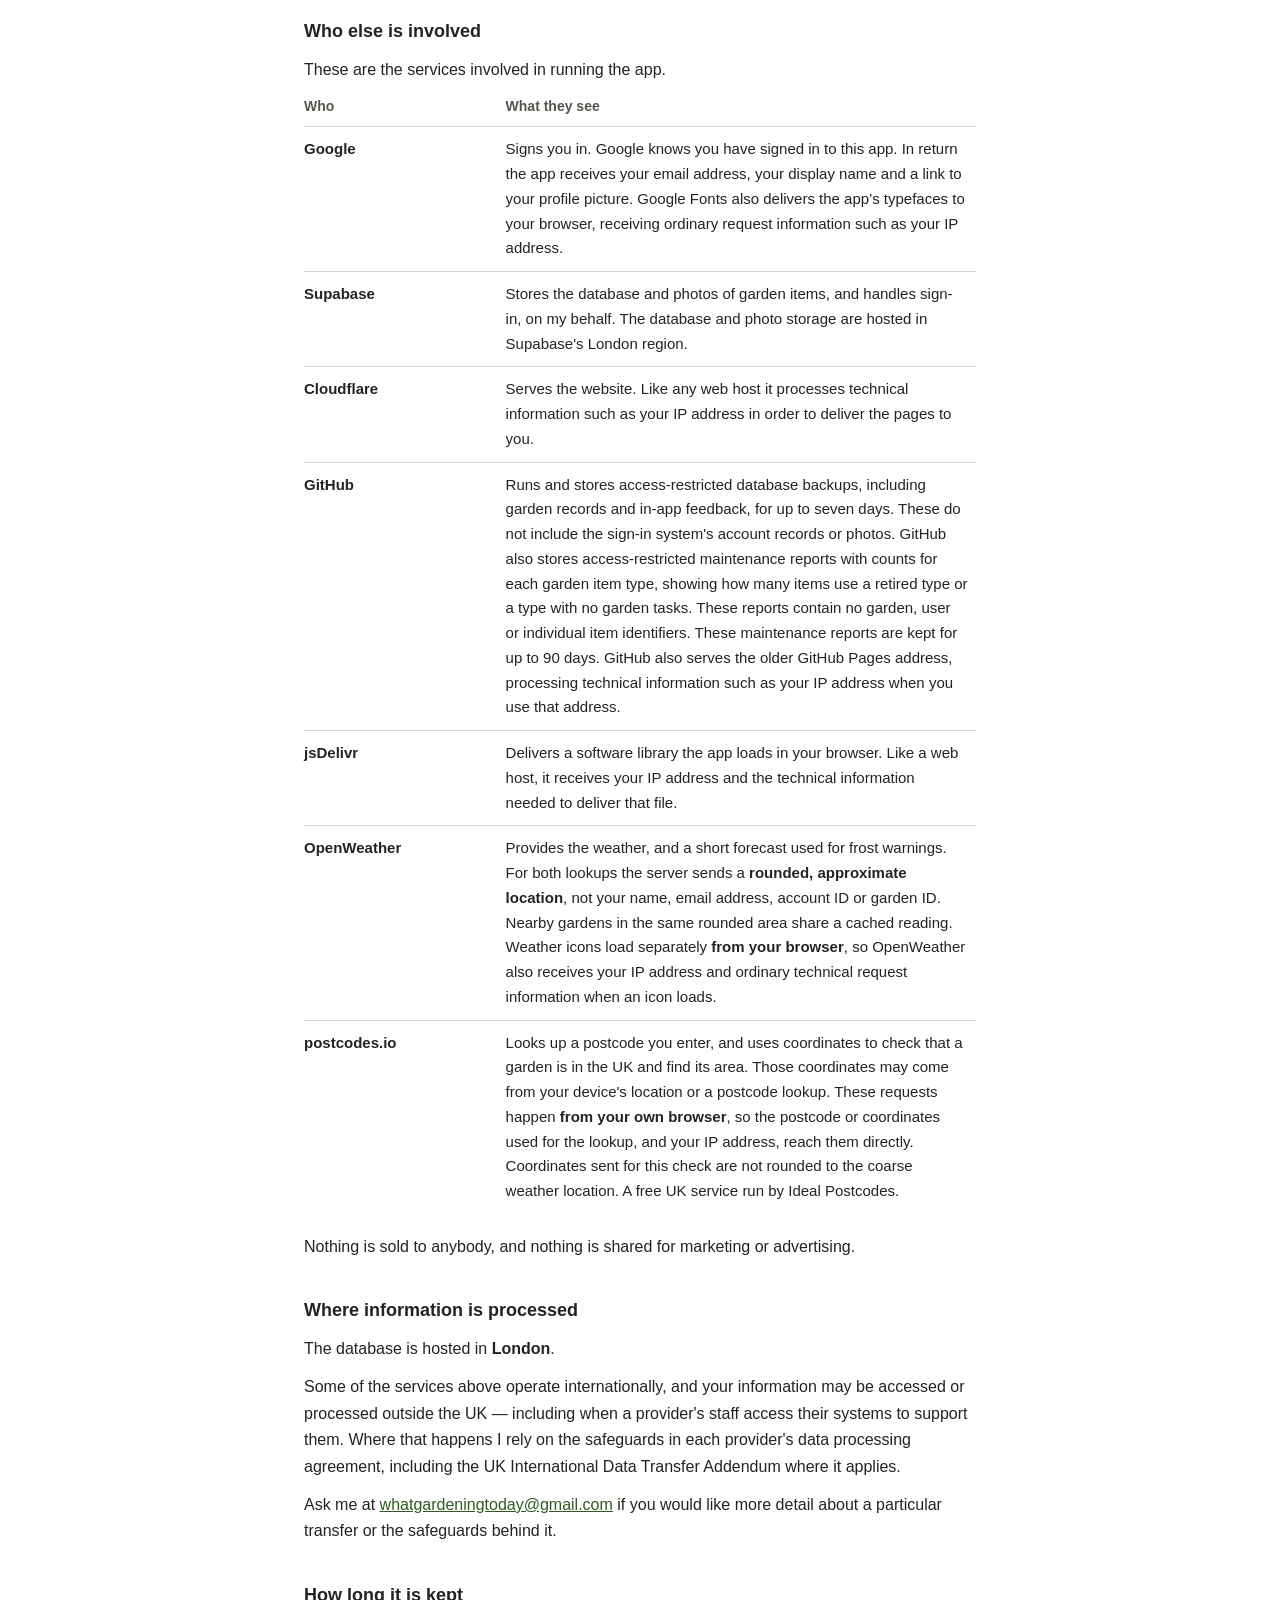
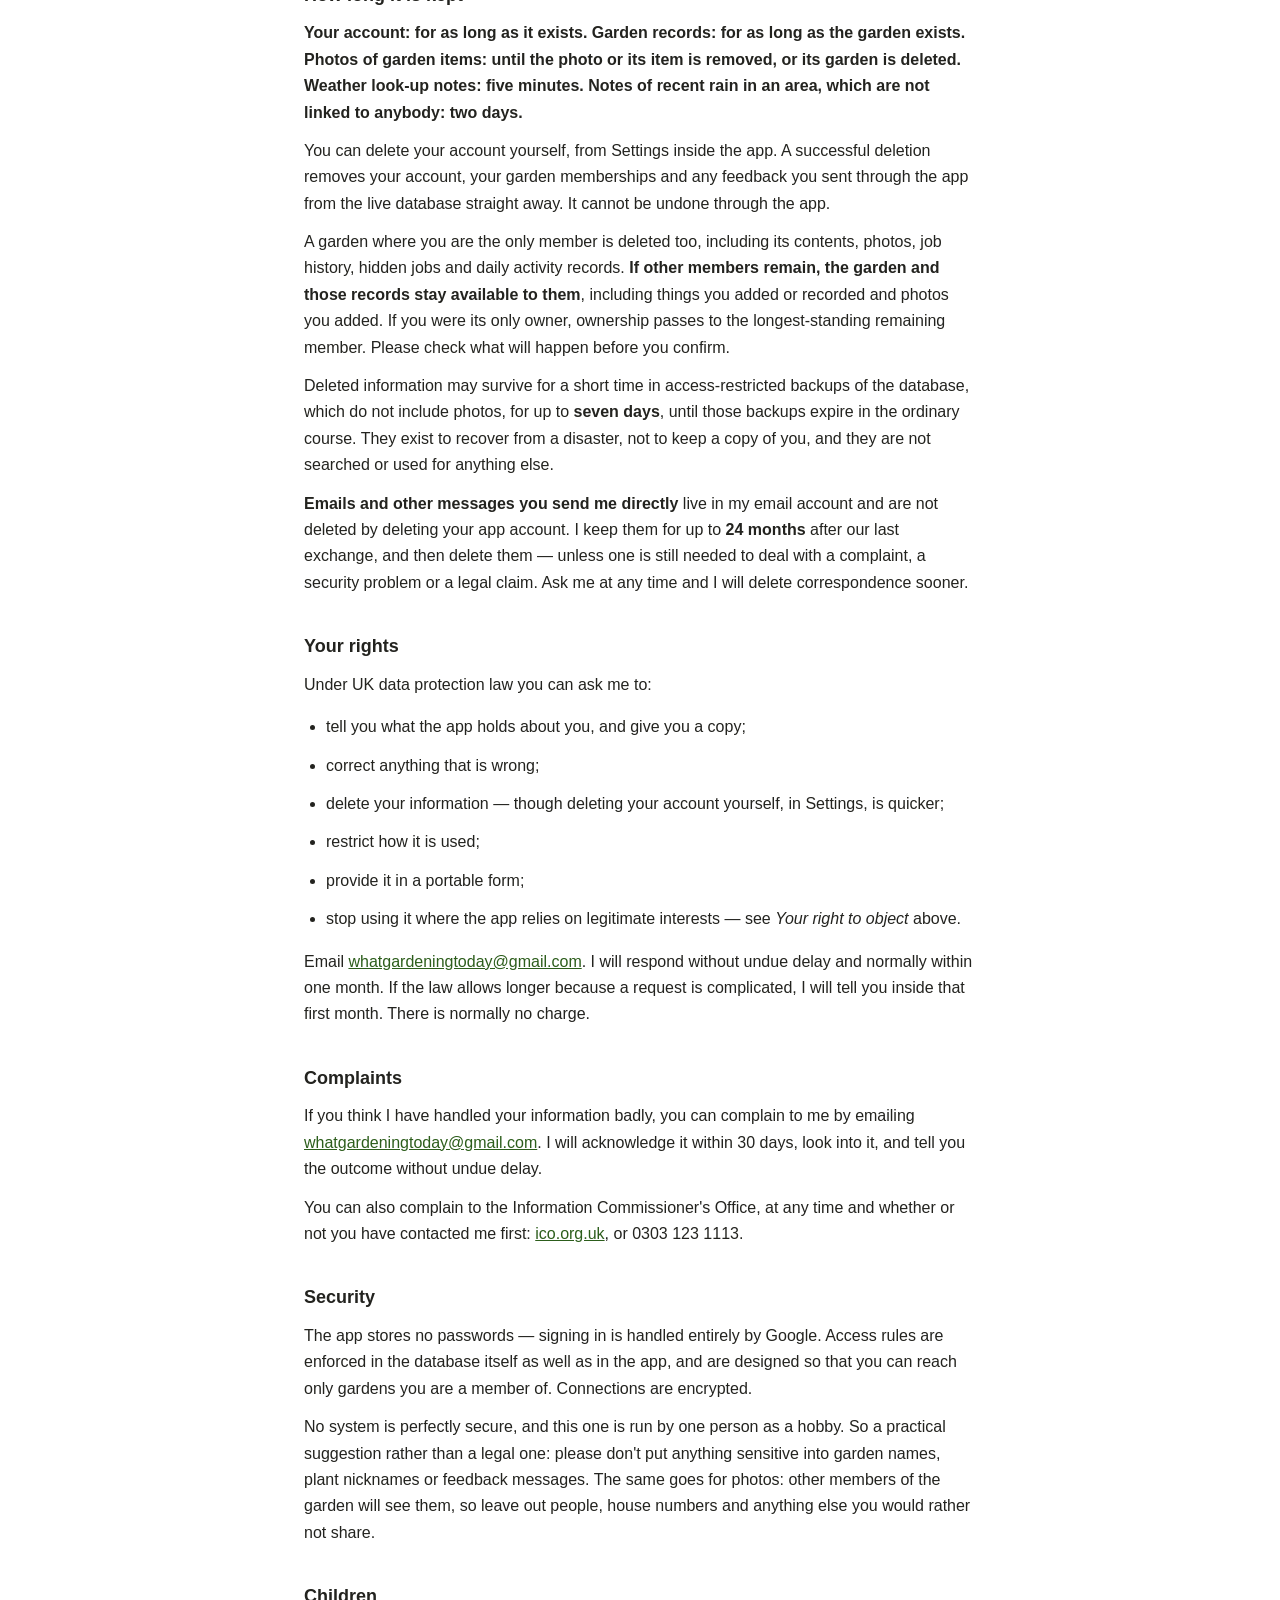
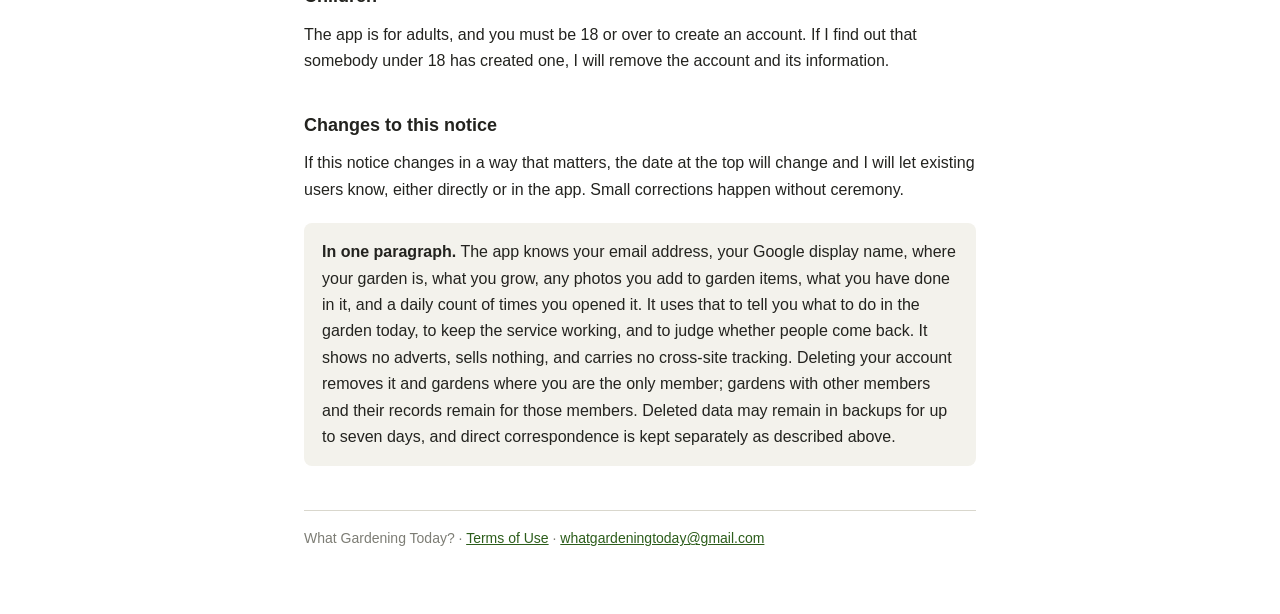
==== commit 4141c034: "Deploy from dev: 5eec527f2a85f5b345b9595a2ccf5558181f0693" ====
--- a/privacy.html
+++ b/privacy.html
@@ -31,14 +31,14 @@
 <body>
 
 <h1>Privacy Notice</h1>
-<p class="meta">What Gardening Today? · Last updated 2 October 2026</p>
+<p class="meta">What Gardening Today? · Last updated 6 October 2026</p>
 
 <p class="lead">What the app holds about you, why it holds it, who else is involved, and what you
 can ask me to do about it.</p>
 
 <h2>Who is responsible</h2>
 
-<p><strong>Dan Birchwood</strong>, who runs What Gardening Today?, is the data controller. I am an
+<p>Dan Birchwood, who runs What Gardening Today?, is the data controller. I am an
 individual in the United Kingdom, and this is a personal project rather than a company.</p>
 
 <p>Email <a href="mailto:whatgardeningtoday@gmail.com">whatgardeningtoday@gmail.com</a> about
@@ -269,6 +269,10 @@
     <td>Runs and stores access-restricted database backups, including garden records and in-app
         feedback, for up to seven days. These do not include the sign-in system's account records or
         photos.
+        GitHub also stores access-restricted maintenance reports with counts for each garden item
+        type, showing how many items use a retired type or a type with no garden tasks. These reports
+        contain no garden, user or individual item identifiers. These maintenance reports are kept
+        for up to 90 days.
         GitHub also serves the older GitHub Pages address, processing technical information such
         as your IP address when you use that address.</td>
   </tr>
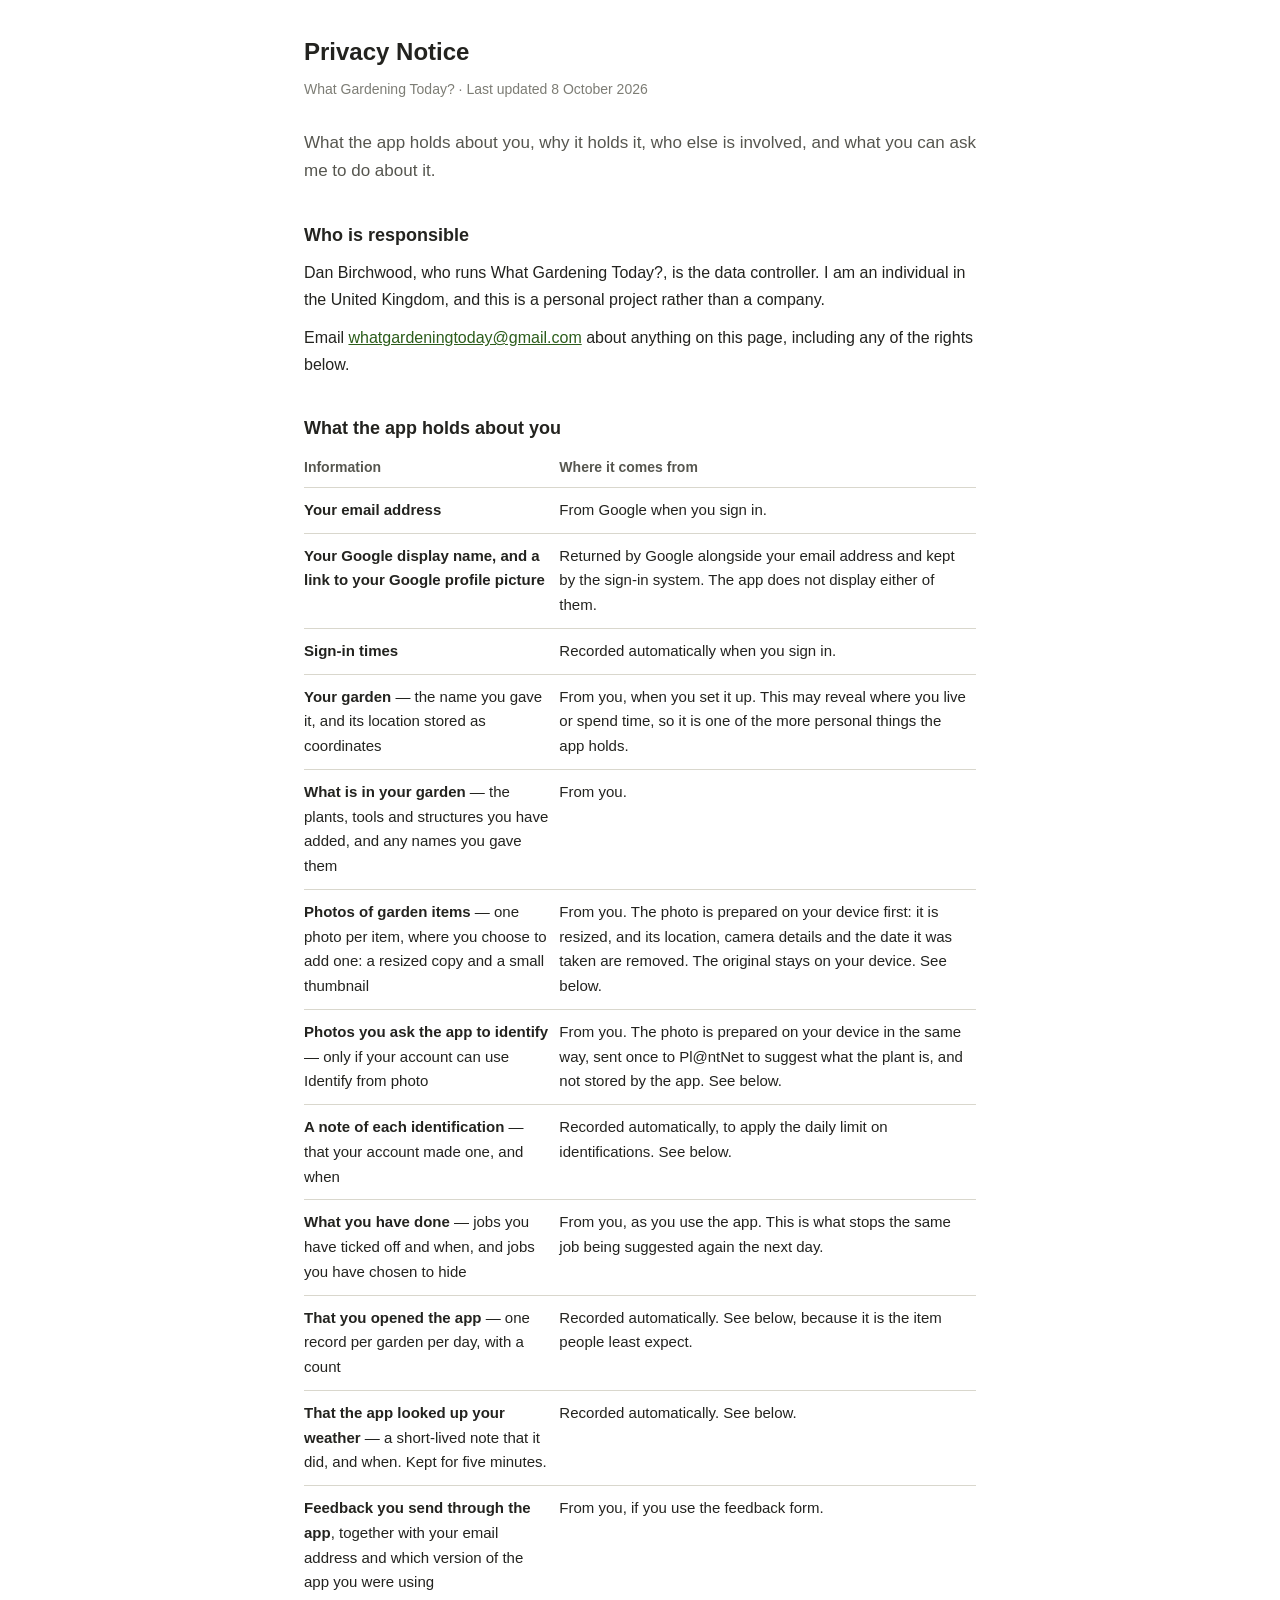
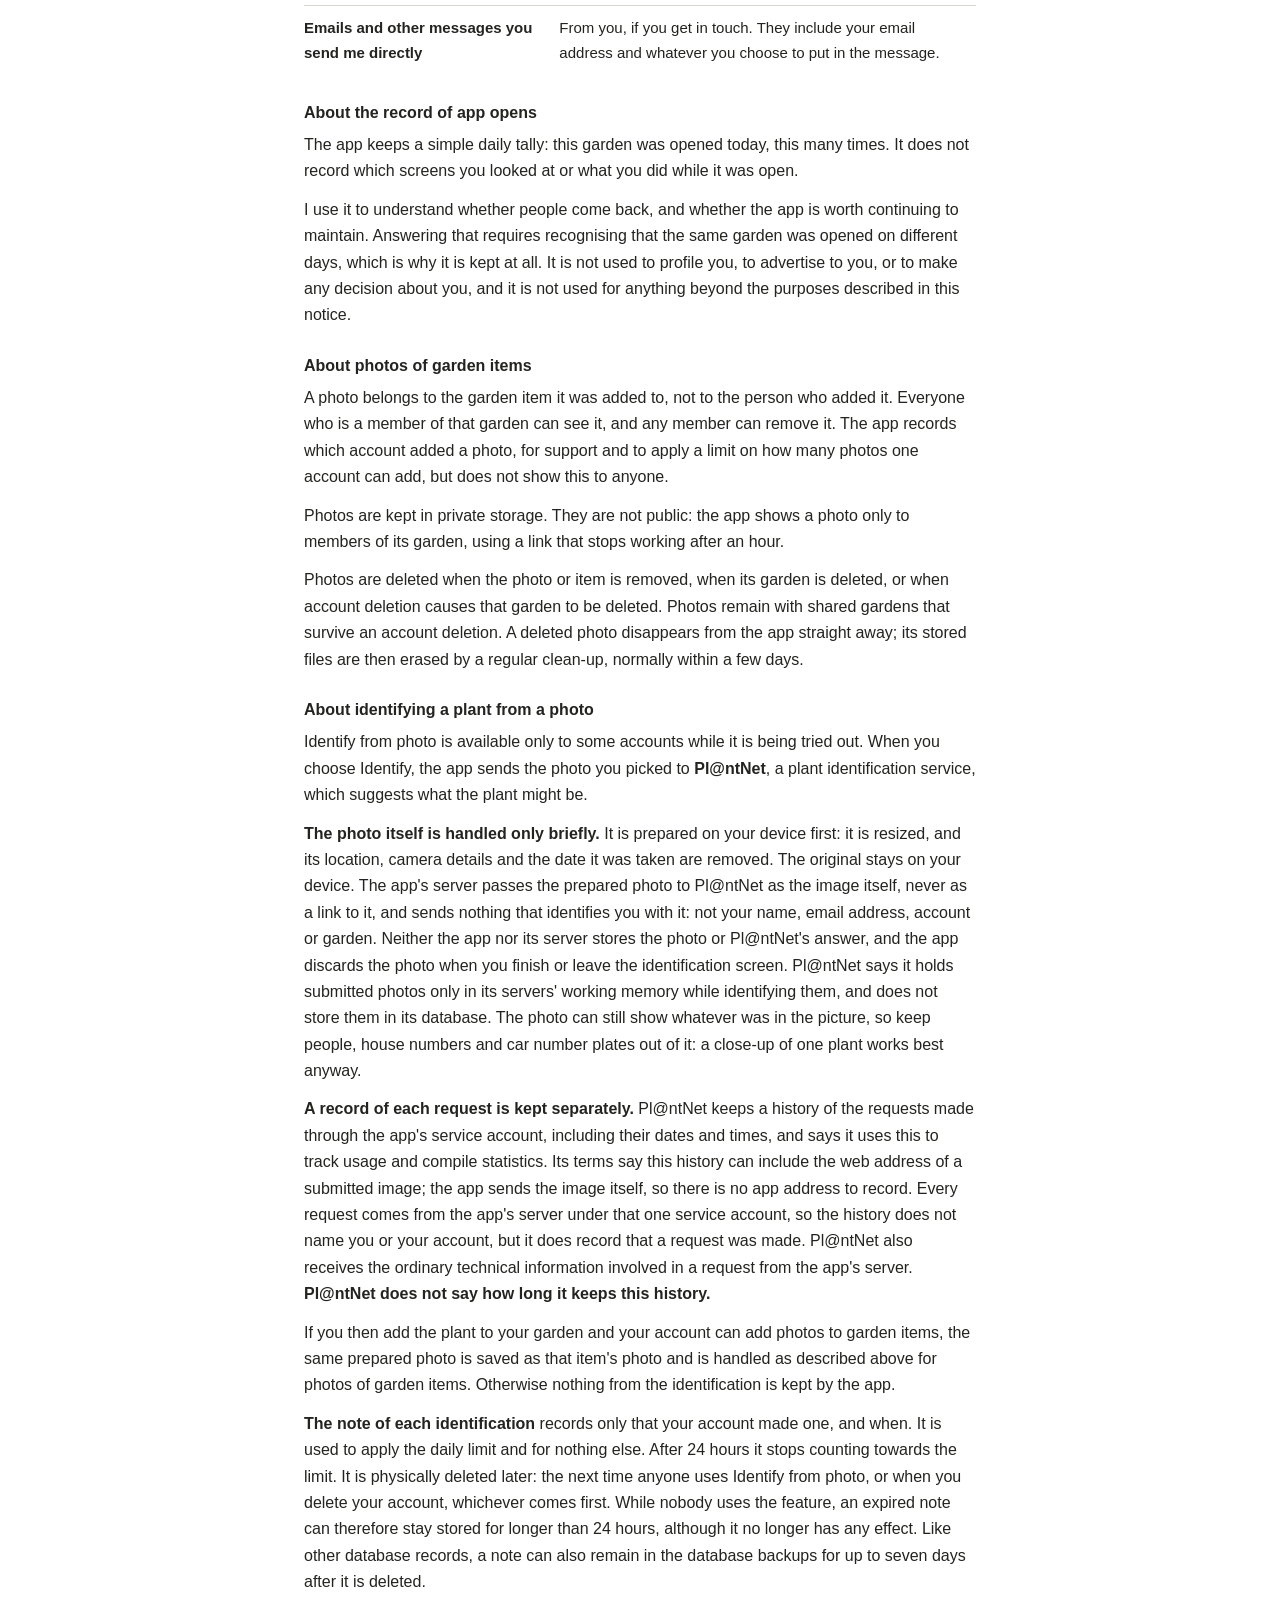
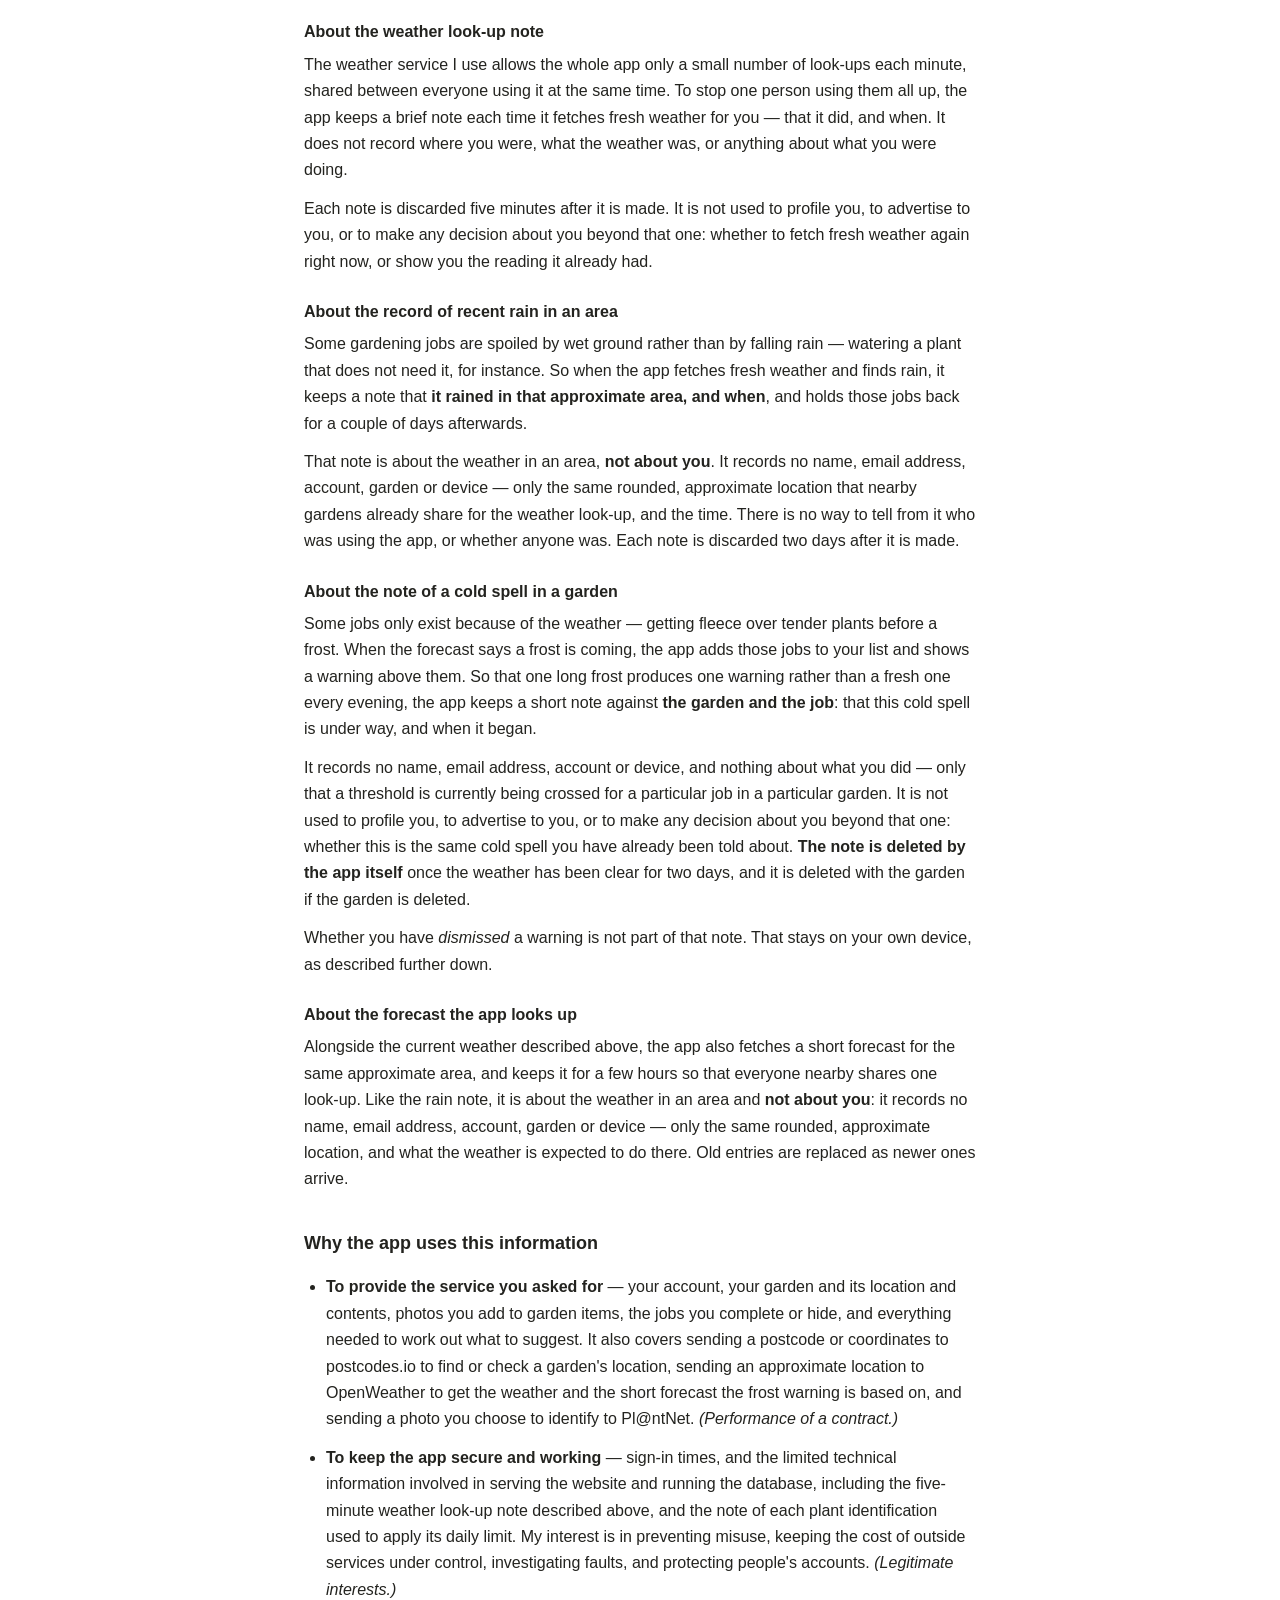
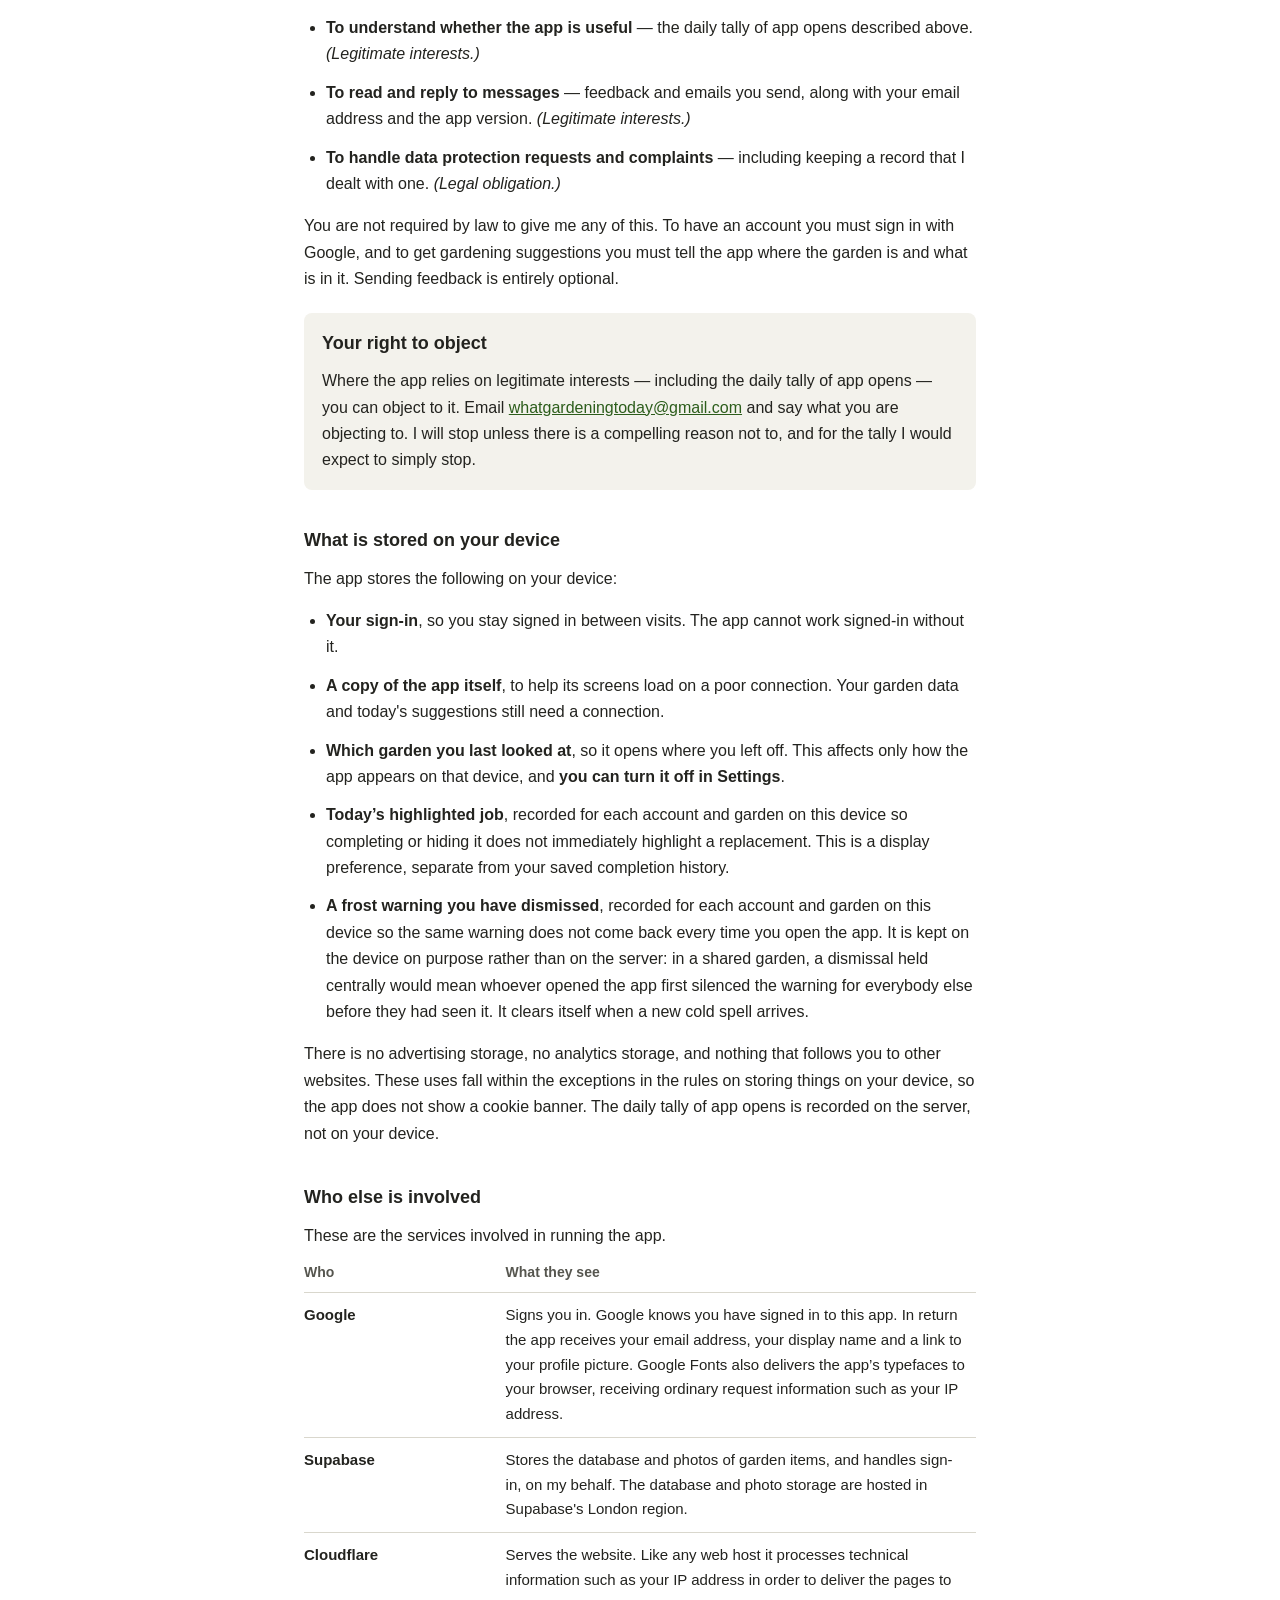
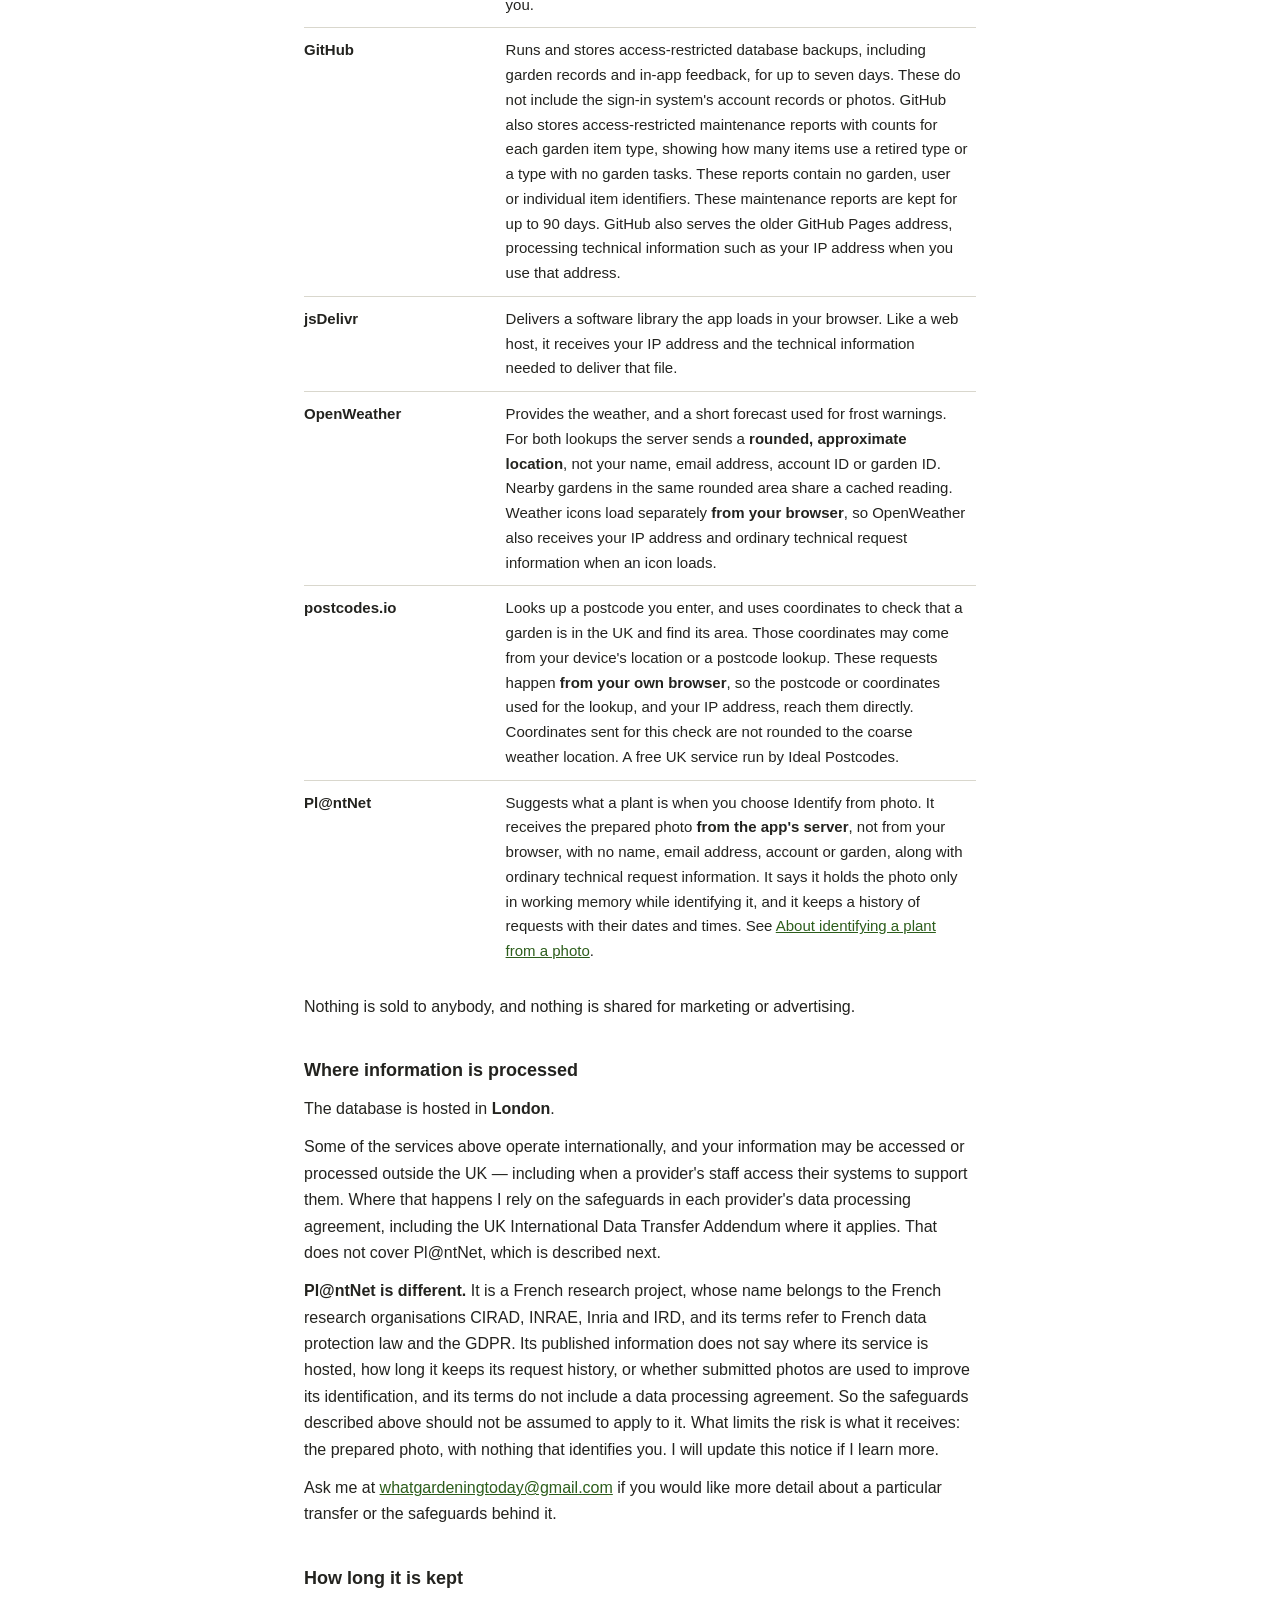
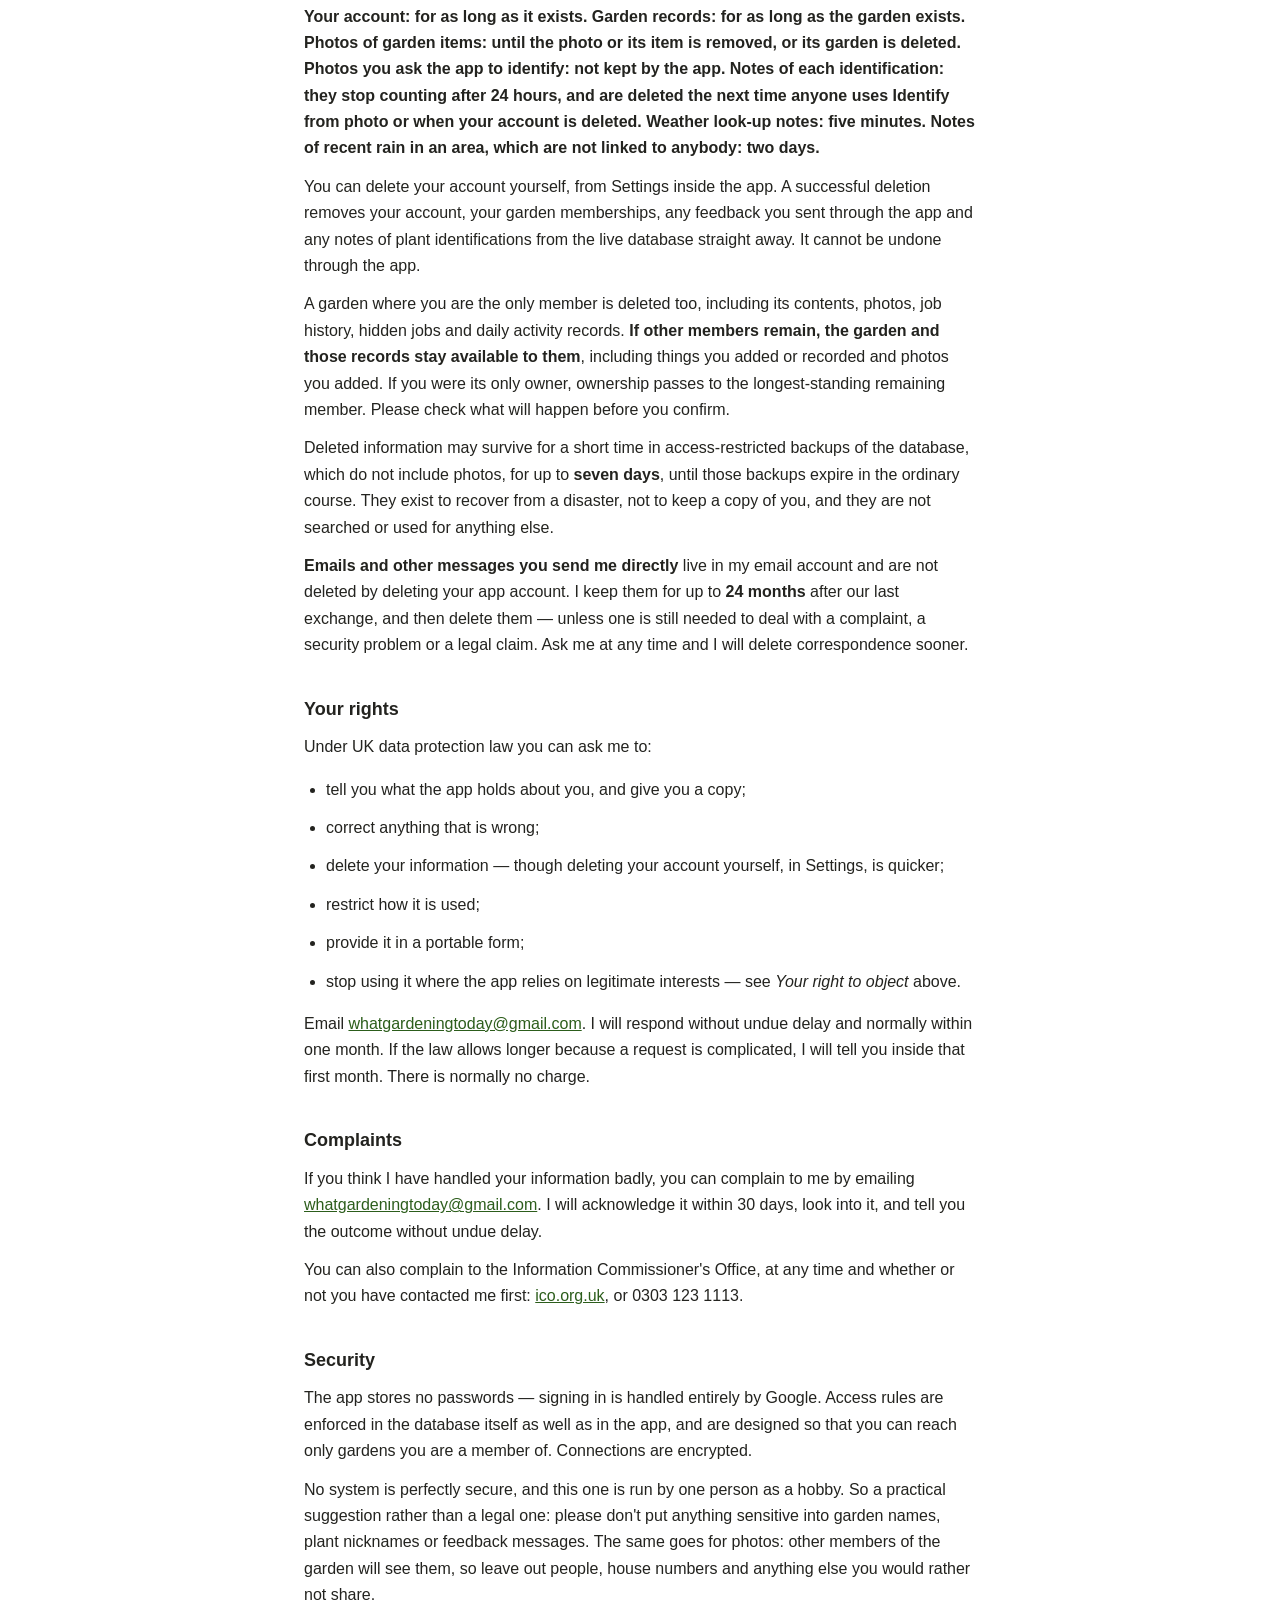
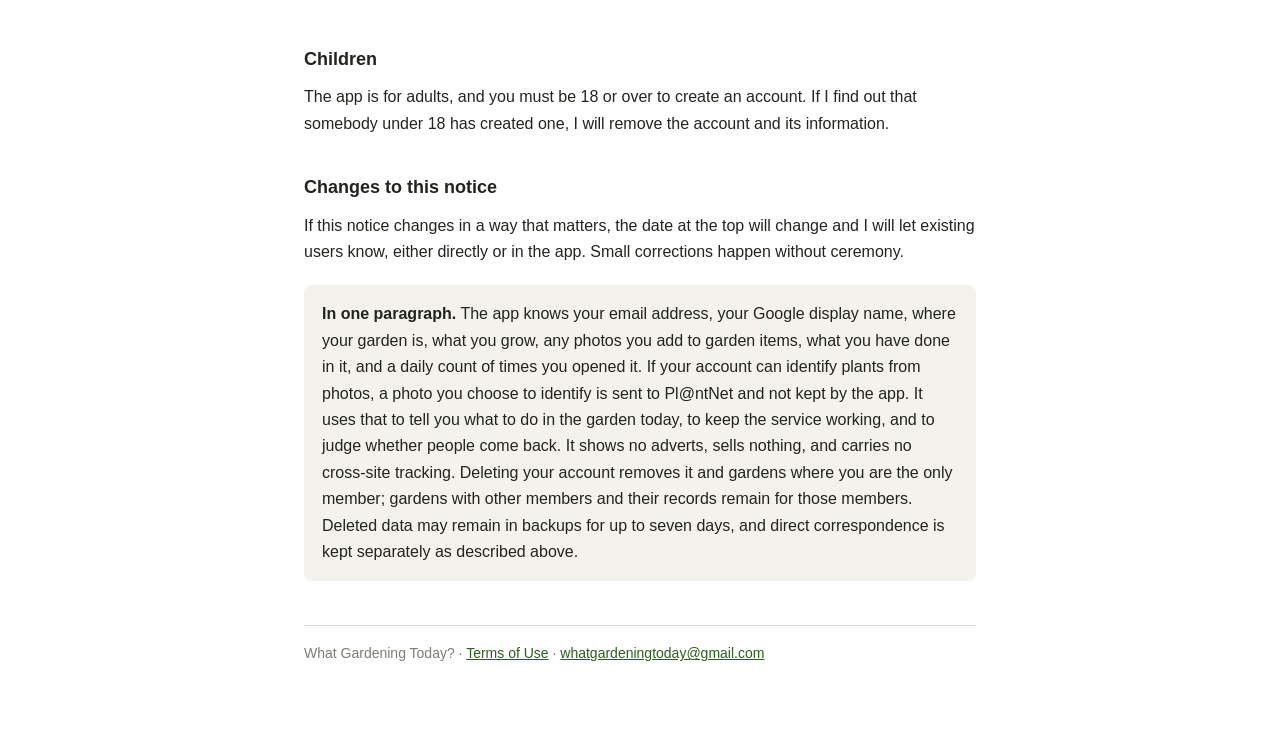
==== commit 31fb29d5: "Deploy from dev: 5c3ea9842b7e9431b68fae2e8aa52993bd2bb1a3" ====
--- a/privacy.html
+++ b/privacy.html
@@ -31,7 +31,7 @@
 <body>
 
 <h1>Privacy Notice</h1>
-<p class="meta">What Gardening Today? · Last updated 6 October 2026</p>
+<p class="meta">What Gardening Today? · Last updated 8 October 2026</p>
 
 <p class="lead">What the app holds about you, why it holds it, who else is involved, and what you
 can ask me to do about it.</p>
@@ -80,6 +80,17 @@
         See below.</td>
   </tr>
   <tr>
+    <td><strong>Photos you ask the app to identify</strong> — only if your account can use
+        Identify from photo</td>
+    <td>From you. The photo is prepared on your device in the same way, sent once to Pl@ntNet to
+        suggest what the plant is, and not stored by the app. See below.</td>
+  </tr>
+  <tr>
+    <td><strong>A note of each identification</strong> — that your account made one, and
+        when</td>
+    <td>Recorded automatically, to apply the daily limit on identifications. See below.</td>
+  </tr>
+  <tr>
     <td><strong>What you have done</strong> — jobs you have ticked off and when, and jobs you have
         chosen to hide</td>
     <td>From you, as you use the app. This is what stops the same job being suggested again the
@@ -130,6 +141,43 @@
 account deletion causes that garden to be deleted. Photos remain with shared gardens that survive
 an account deletion. A deleted photo disappears from the app straight away; its stored files are
 then erased by a regular clean-up, normally within a few days.</p>
+
+<h3 id="identifying-plants">About identifying a plant from a photo</h3>
+
+<p>Identify from photo is available only to some accounts while it is being tried out. When you
+choose Identify, the app sends the photo you picked to <strong>Pl@ntNet</strong>, a plant
+identification service, which suggests what the plant might be.</p>
+
+<p><strong>The photo itself is handled only briefly.</strong> It is prepared on your device first:
+it is resized, and its location, camera details and the date it was taken are removed. The original
+stays on your device. The app's server passes the prepared photo to Pl@ntNet as the image itself,
+never as a link to it, and sends nothing that identifies you with it: not your name, email address,
+account or garden. Neither the app nor its server stores the photo or Pl@ntNet's answer, and the app
+discards the photo when you finish or leave the identification screen. Pl@ntNet says it holds
+submitted photos only in its servers' working memory while identifying them, and does not store
+them in its database. The photo can still show whatever was in the picture, so keep people, house
+numbers and car number plates out of it: a close-up of one plant works best anyway.</p>
+
+<p><strong>A record of each request is kept separately.</strong> Pl@ntNet keeps a history of the
+requests made through the app's service account, including their dates and times, and says it uses
+this to track usage and compile statistics. Its terms say this history can include the web address
+of a submitted image; the app sends the image itself, so there is no app address to record. Every
+request comes from the app's server under that one service account, so the history does not name
+you or your account, but it does record that a request was made. Pl@ntNet also receives the
+ordinary technical information involved in a request from the app's server. <strong>Pl@ntNet does
+not say how long it keeps this history.</strong></p>
+
+<p>If you then add the plant to your garden and your account can add photos to garden items, the
+same prepared photo is saved as that item's photo and is handled as described above for photos of
+garden items. Otherwise nothing from the identification is kept by the app.</p>
+
+<p><strong>The note of each identification</strong> records only that your account made one, and
+when. It is used to apply the daily limit and for nothing else. After 24 hours it stops counting
+towards the limit. It is physically deleted later: the next time anyone uses Identify from photo,
+or when you delete your account, whichever comes first. While nobody uses the feature, an expired
+note can therefore stay stored for longer than 24 hours, although it no longer has any effect.
+Like other database records, a note can also remain in the database backups for up to seven days
+after it is deleted.</p>
 
 <h3>About the weather look-up note</h3>
 
@@ -186,13 +234,15 @@
   <li><strong>To provide the service you asked for</strong> — your account, your garden and its
       location and contents, photos you add to garden items, the jobs you complete or hide, and everything needed to work out what
       to suggest. It also covers sending a postcode or coordinates to postcodes.io to find or
-      check a garden's location, and sending an approximate location to OpenWeather to get the weather
-      and the short forecast the frost warning is based on.
+      check a garden's location, sending an approximate location to OpenWeather to get the weather
+      and the short forecast the frost warning is based on, and sending a photo you choose to
+      identify to Pl@ntNet.
       <em>(Performance of a contract.)</em></li>
   <li><strong>To keep the app secure and working</strong> — sign-in times, and the limited
       technical information involved in serving the website and running the database, including the
-      five-minute weather look-up note described above. My interest
-      is in preventing misuse, investigating faults, and protecting people's accounts.
+      five-minute weather look-up note described above, and the note of each plant identification
+      used to apply its daily limit. My interest is in preventing misuse, keeping the cost of
+      outside services under control, investigating faults, and protecting people's accounts.
       <em>(Legitimate interests.)</em></li>
   <li><strong>To understand whether the app is useful</strong> — the daily tally of app opens
       described above. <em>(Legitimate interests.)</em></li>
@@ -298,6 +348,15 @@
         sent for this check are not rounded to the coarse weather location. A free UK service
         run by Ideal Postcodes.</td>
   </tr>
+  <tr>
+    <td><strong>Pl@ntNet</strong></td>
+    <td>Suggests what a plant is when you choose Identify from photo. It receives the prepared
+        photo <strong>from the app's server</strong>, not from your browser, with no name, email
+        address, account or garden, along with ordinary technical request information. It says it
+        holds the photo only in working memory while identifying it, and it keeps a history of
+        requests with their dates and times. See <a href="#identifying-plants">About identifying a plant
+        from a photo</a>.</td>
+  </tr>
 </table>
 
 <p>Nothing is sold to anybody, and nothing is shared for marketing or advertising.</p>
@@ -309,7 +368,17 @@
 <p>Some of the services above operate internationally, and your information may be accessed or
 processed outside the UK — including when a provider's staff access their systems to support
 them. Where that happens I rely on the safeguards in each provider's data processing agreement,
-including the UK International Data Transfer Addendum where it applies.</p>
+including the UK International Data Transfer Addendum where it applies. That does not cover
+Pl@ntNet, which is described next.</p>
+
+<p><strong>Pl@ntNet is different.</strong> It is a French research project, whose name belongs to
+the French research organisations CIRAD, INRAE, Inria and IRD, and its terms refer to French data
+protection law and the GDPR. Its published information does not say where its service is hosted,
+how long it keeps its request history, or whether submitted photos are used to improve its
+identification, and its terms do not include a data processing agreement. So the safeguards
+described above should not be assumed to apply to it. What limits the risk is what it receives:
+the prepared photo, with nothing that identifies you. I will update this notice if I learn
+more.</p>
 
 <p>Ask me at <a href="mailto:whatgardeningtoday@gmail.com">whatgardeningtoday@gmail.com</a> if you
 would like more detail about a particular transfer or the safeguards behind it.</p>
@@ -317,12 +386,14 @@
 <h2>How long it is kept</h2>
 
 <p><strong>Your account: for as long as it exists. Garden records: for as long as the garden
-exists. Photos of garden items: until the photo or its item is removed, or its garden is deleted. Weather look-up notes: five minutes. Notes of recent rain in an area, which are not linked to
+exists. Photos of garden items: until the photo or its item is removed, or its garden is deleted. Photos you ask the app to identify: not
+kept by the app. Notes of each identification: they stop counting after 24 hours, and are deleted
+the next time anyone uses Identify from photo or when your account is deleted. Weather look-up notes: five minutes. Notes of recent rain in an area, which are not linked to
 anybody: two days.</strong></p>
 
 <p>You can delete your account yourself, from Settings inside the app. A successful deletion
-removes your account, your garden memberships and any feedback you sent through the app from
-the live database straight away. It cannot be undone through the app.</p>
+removes your account, your garden memberships, any feedback you sent through the app and any
+notes of plant identifications from the live database straight away. It cannot be undone through the app.</p>
 
 <p>A garden where you are the only member is deleted too, including its contents, photos, job history,
 hidden jobs and daily activity records. <strong>If other members remain, the garden and those
@@ -393,7 +464,8 @@
 <div class="box">
   <p><strong>In one paragraph.</strong> The app knows your email address, your Google display name,
   where your garden is, what you grow, any photos you add to garden items, what you have done in it, and a daily count of times you
-  opened it. It uses that to tell you what to do in the garden today, to keep the service working,
+  opened it. If your account can identify plants from photos, a photo you choose to identify is
+  sent to Pl@ntNet and not kept by the app. It uses that to tell you what to do in the garden today, to keep the service working,
   and to judge whether people come back. It shows no adverts, sells nothing, and carries no
   cross-site tracking. Deleting your account removes it and gardens where you are the only
   member; gardens with other members and their records remain for those members. Deleted data
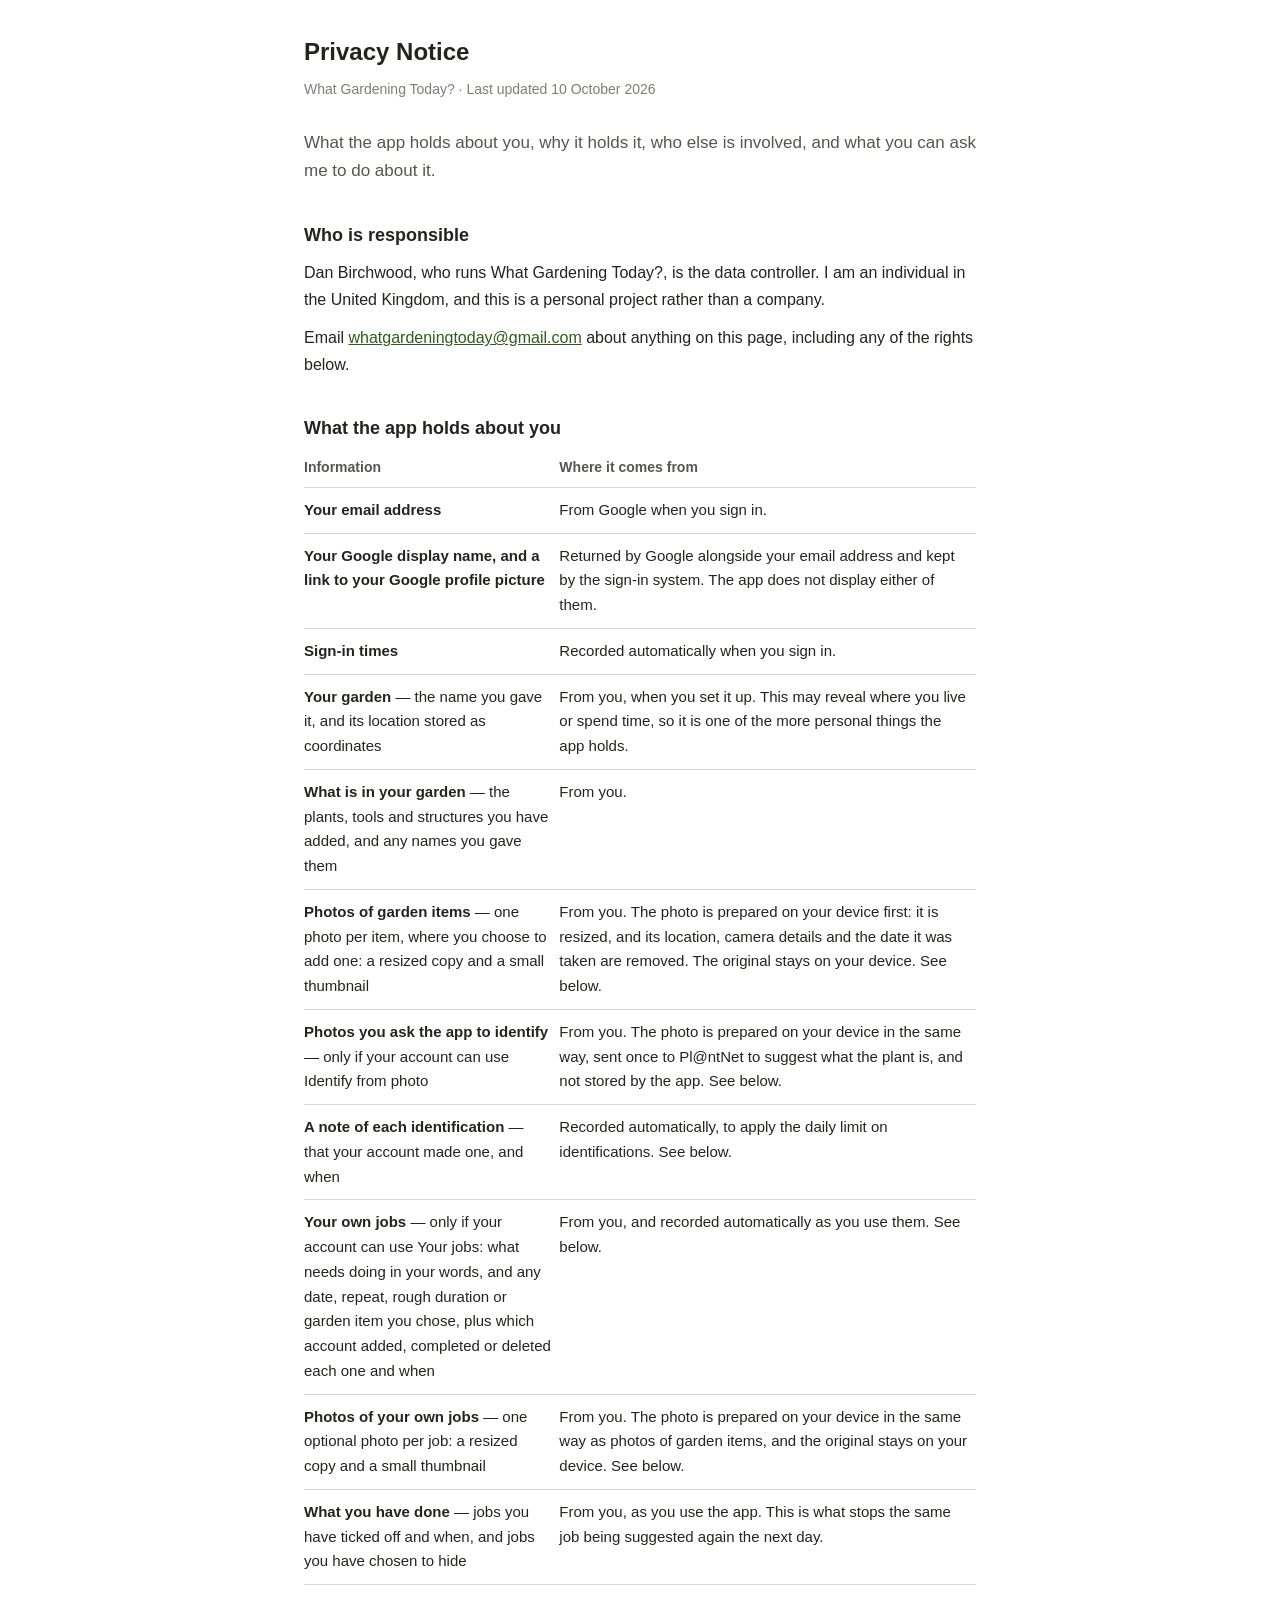
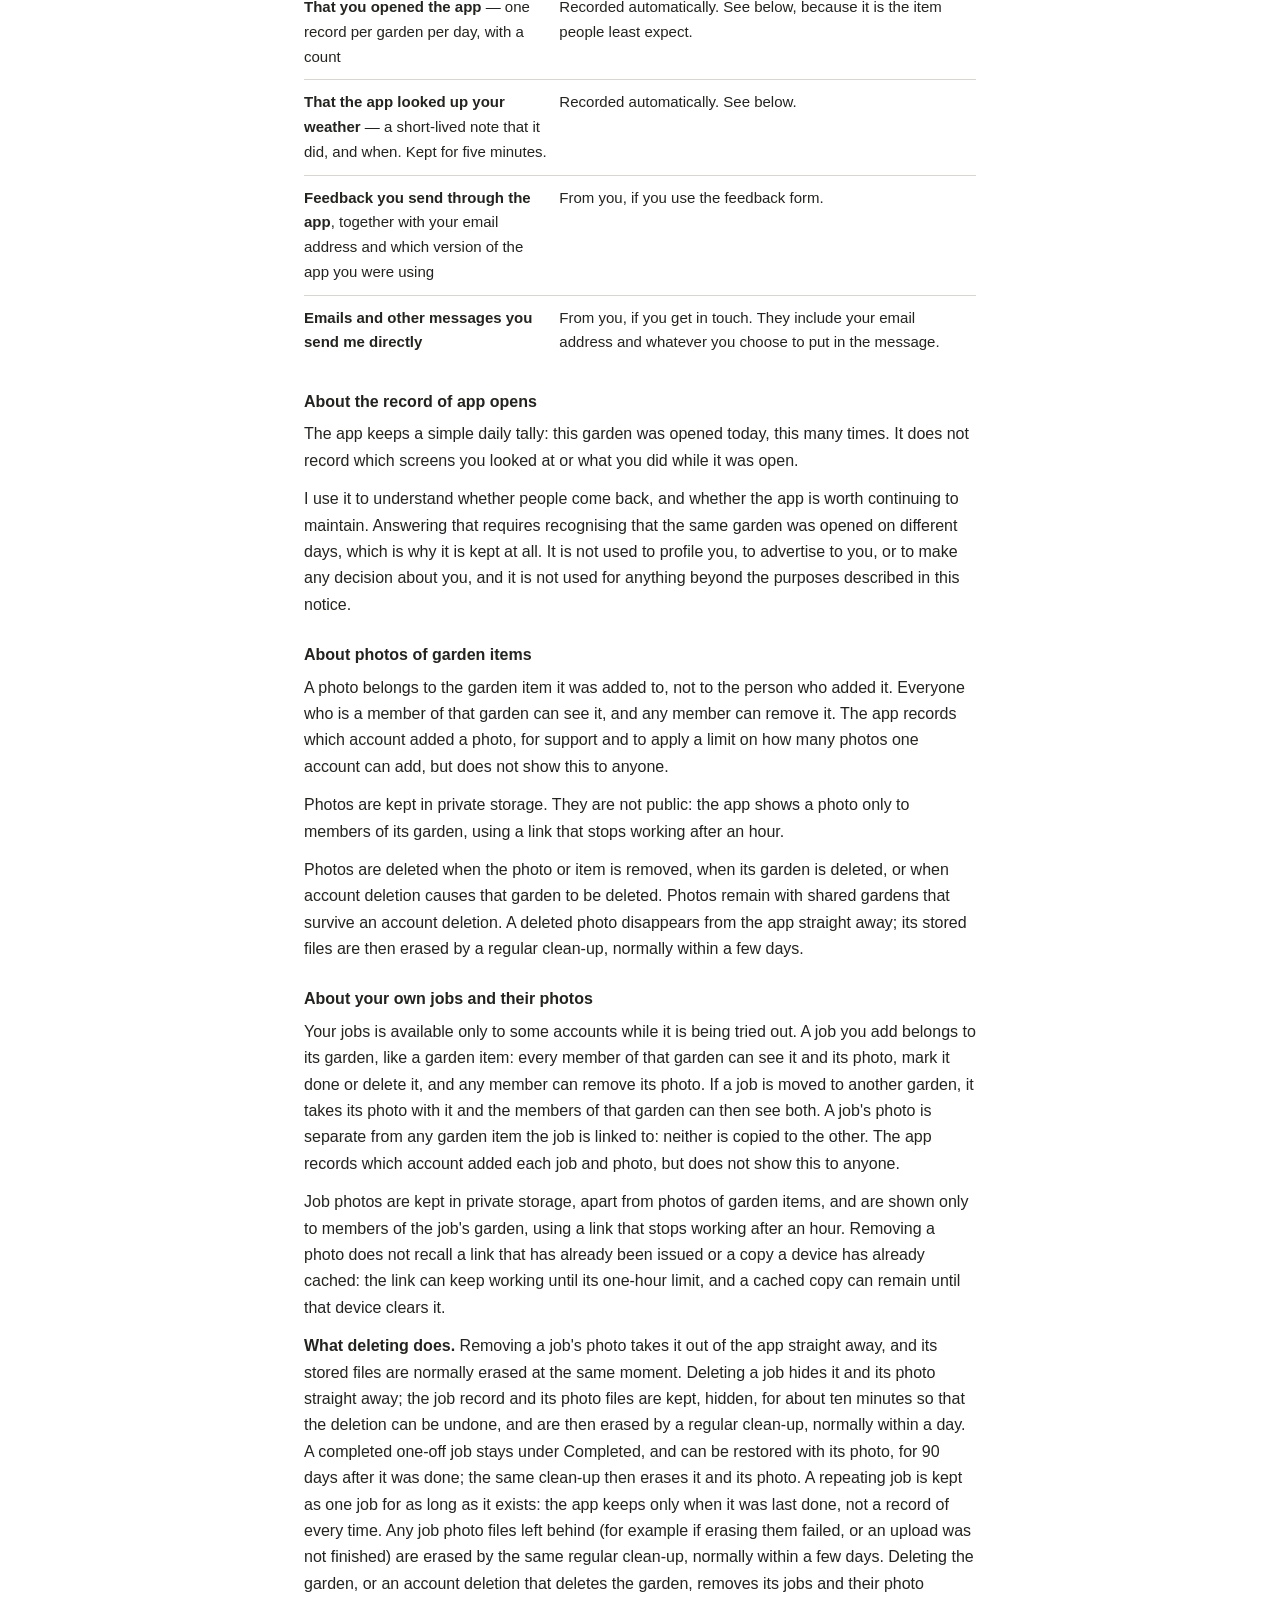
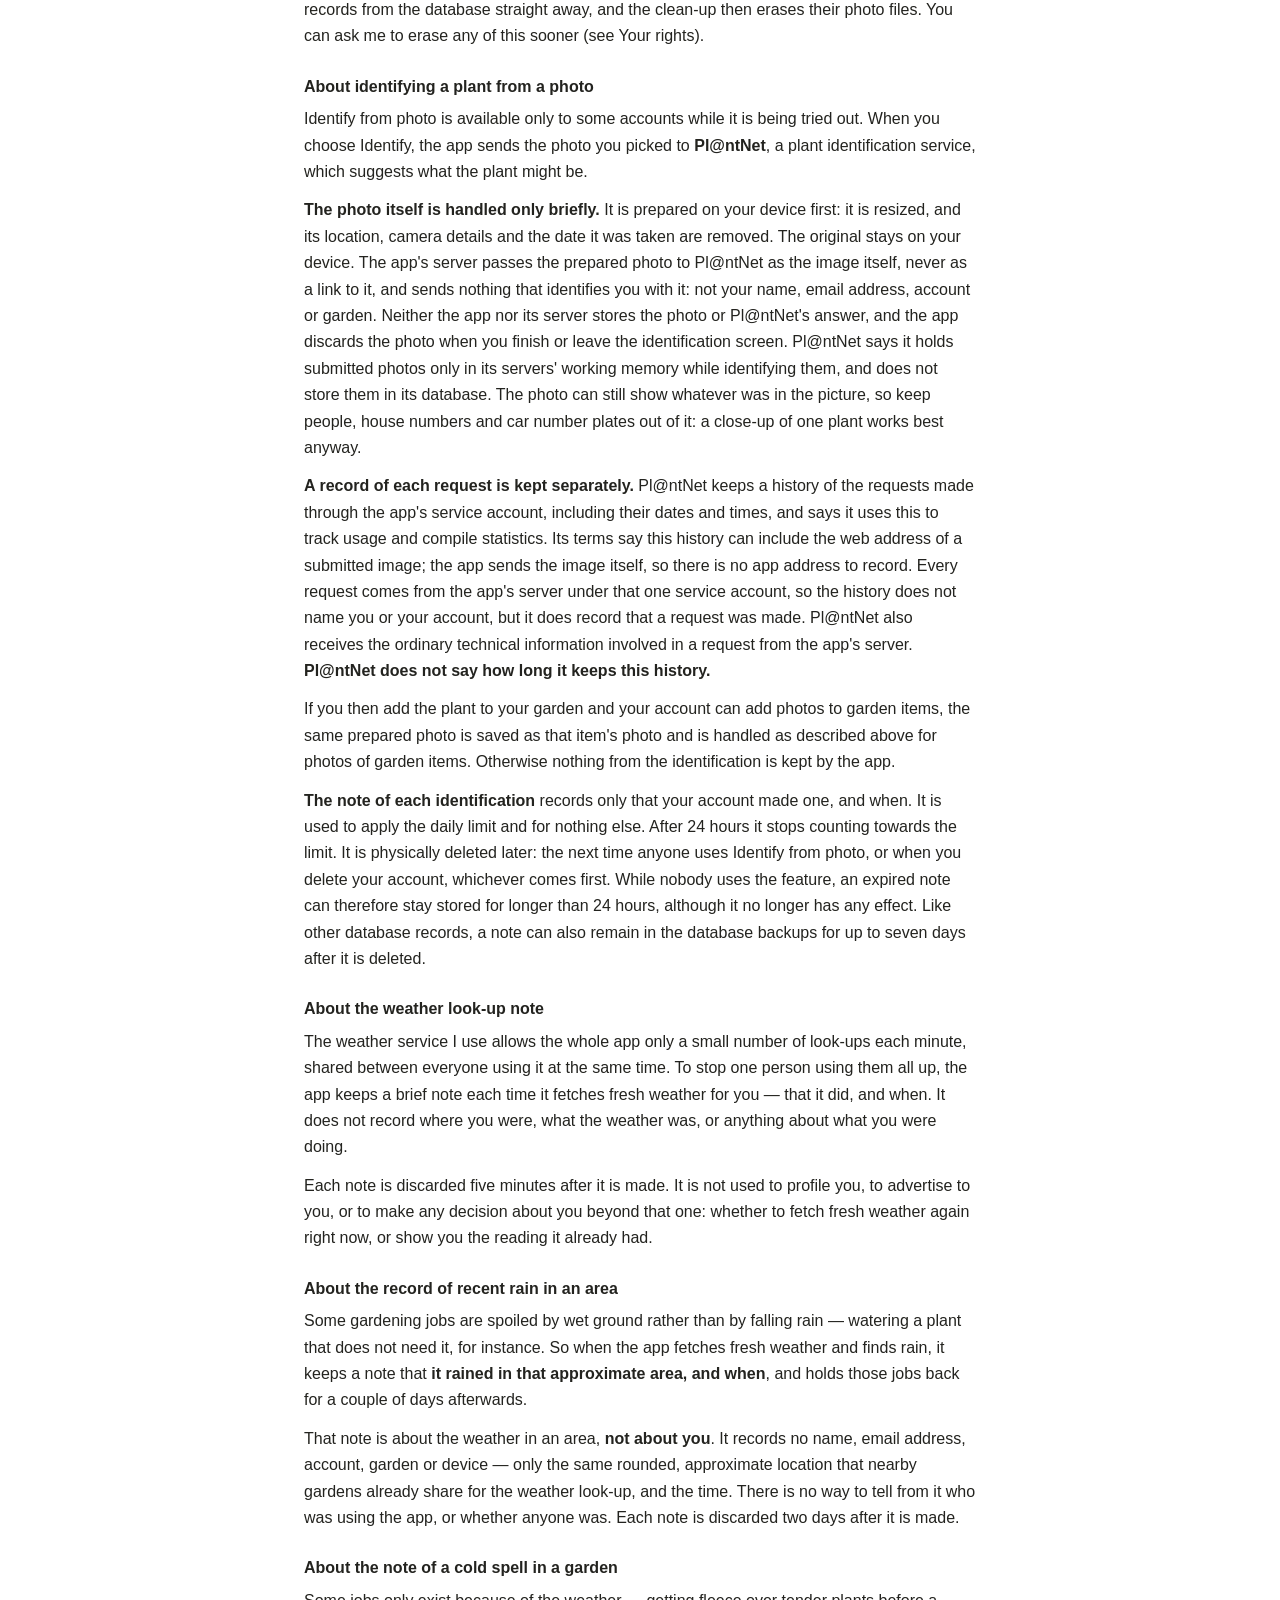
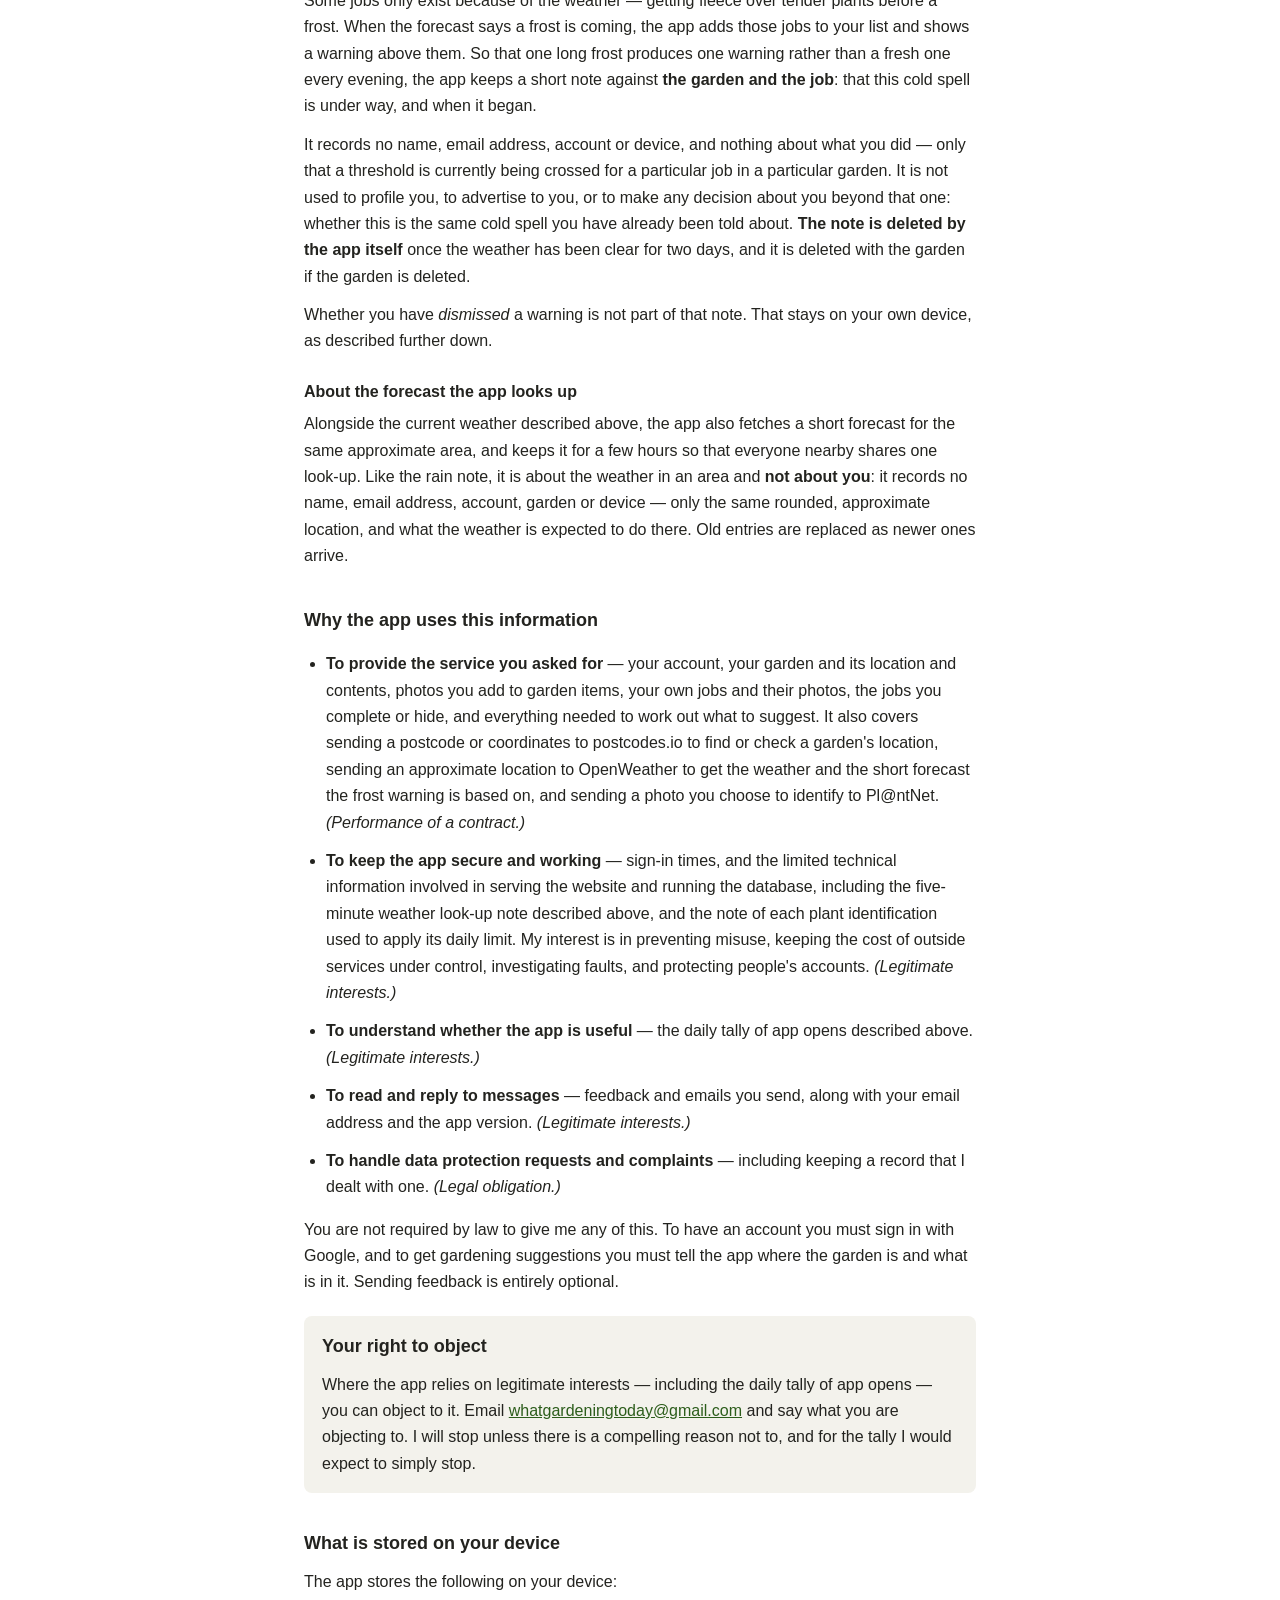
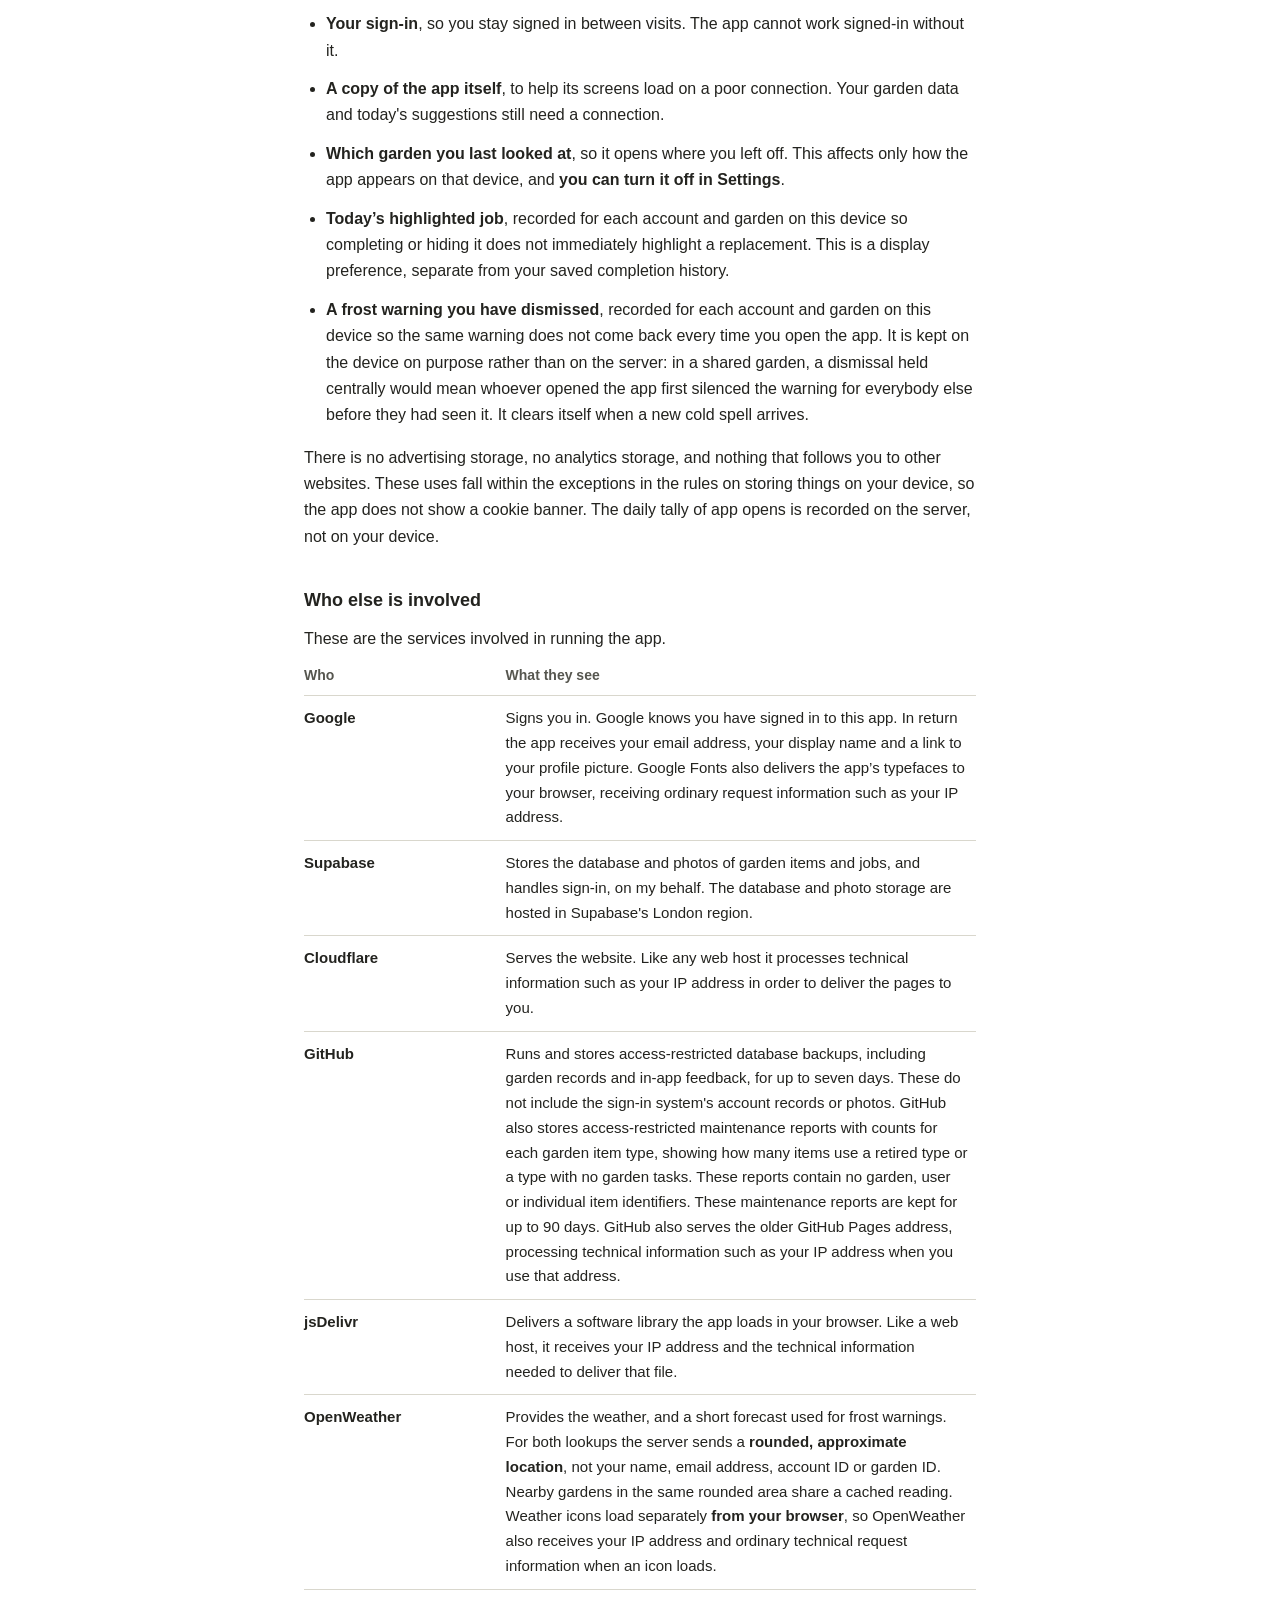
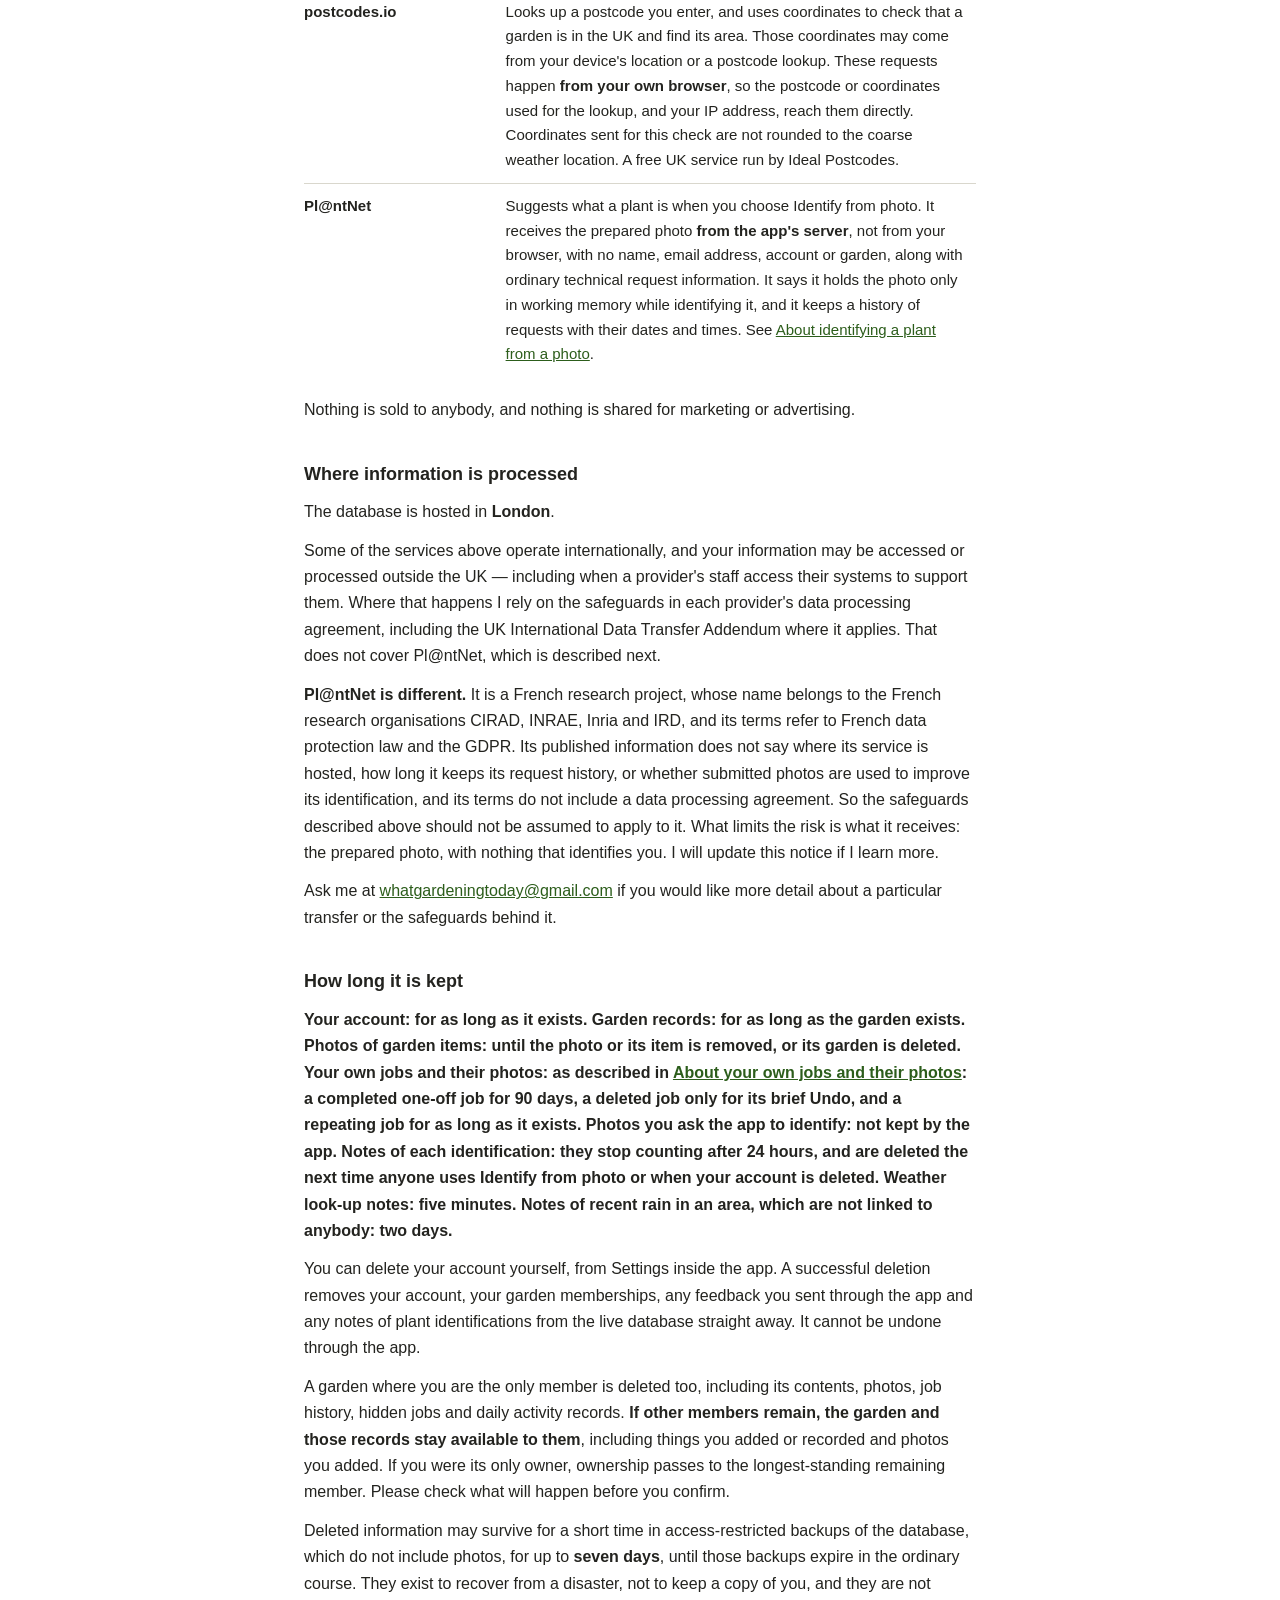
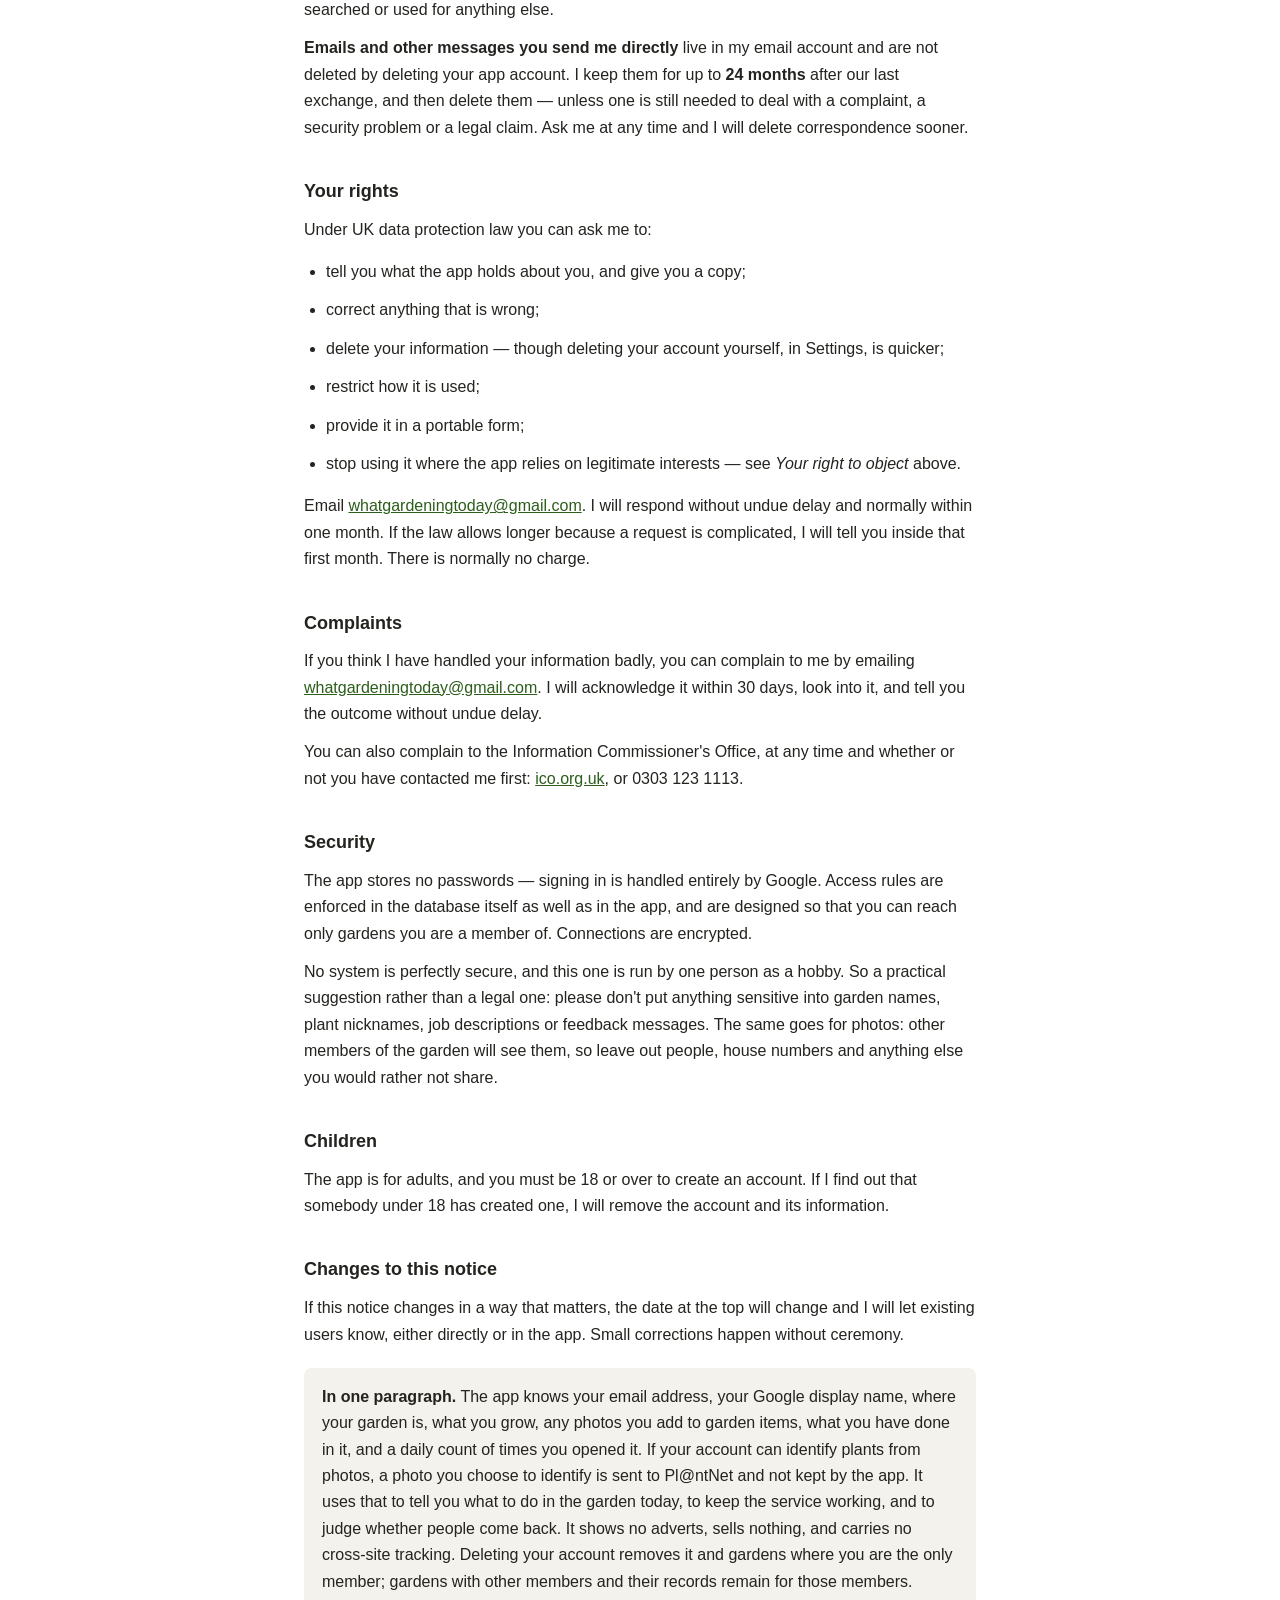
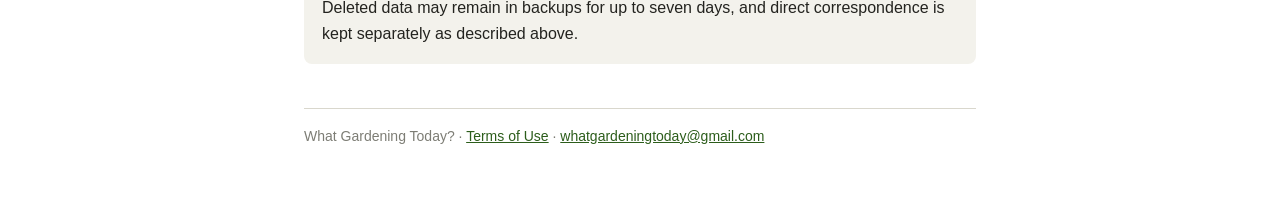
==== commit ff818dc1: "Deploy from dev: d694cff843d2e9c955592802be167a1f92589cf0" ====
--- a/privacy.html
+++ b/privacy.html
@@ -31,7 +31,7 @@
 <body>
 
 <h1>Privacy Notice</h1>
-<p class="meta">What Gardening Today? · Last updated 8 October 2026</p>
+<p class="meta">What Gardening Today? · Last updated 10 October 2026</p>
 
 <p class="lead">What the app holds about you, why it holds it, who else is involved, and what you
 can ask me to do about it.</p>
@@ -91,6 +91,18 @@
     <td>Recorded automatically, to apply the daily limit on identifications. See below.</td>
   </tr>
   <tr>
+    <td><strong>Your own jobs</strong> — only if your account can use Your jobs: what needs
+        doing in your words, and any date, repeat, rough duration or garden item you chose, plus
+        which account added, completed or deleted each one and when</td>
+    <td>From you, and recorded automatically as you use them. See below.</td>
+  </tr>
+  <tr>
+    <td><strong>Photos of your own jobs</strong> — one optional photo per job: a resized copy and
+        a small thumbnail</td>
+    <td>From you. The photo is prepared on your device in the same way as photos of garden items,
+        and the original stays on your device. See below.</td>
+  </tr>
+  <tr>
     <td><strong>What you have done</strong> — jobs you have ticked off and when, and jobs you have
         chosen to hide</td>
     <td>From you, as you use the app. This is what stops the same job being suggested again the
@@ -141,6 +153,34 @@
 account deletion causes that garden to be deleted. Photos remain with shared gardens that survive
 an account deletion. A deleted photo disappears from the app straight away; its stored files are
 then erased by a regular clean-up, normally within a few days.</p>
+
+<h3 id="your-jobs">About your own jobs and their photos</h3>
+
+<p>Your jobs is available only to some accounts while it is being tried out. A job you add
+belongs to its garden, like a garden item: every member of that garden can see it and its photo,
+mark it done or delete it, and any member can remove its photo. If a job is moved to another
+garden, it takes its photo with it and the members of that garden can then see both. A job's photo
+is separate from any garden item the job is linked to: neither is copied to the other. The app
+records which account added each job and photo, but does not show this to anyone.</p>
+
+<p>Job photos are kept in private storage, apart from photos of garden items, and are shown only
+to members of the job's garden, using a link that stops working after an hour. Removing a photo
+does not recall a link that has already been issued or a copy a device has already cached: the
+link can keep working until its one-hour limit, and a cached copy can remain until that device
+clears it.</p>
+
+<p><strong>What deleting does.</strong> Removing a job's photo takes it out of the app
+straight away, and its stored files are normally erased at the same moment. Deleting a job hides it
+and its photo straight away; the job record and its photo files are kept, hidden, for about ten
+minutes so that the deletion can be undone, and are then erased by a regular clean-up, normally
+within a day. A completed one-off job stays under Completed, and can be restored with its photo,
+for 90 days after it was done; the same clean-up then erases it and its photo. A repeating job is
+kept as one job for as long as it exists: the app keeps only when it was last done, not a record of
+every time. Any job photo files left behind (for example if erasing them failed, or an upload was
+not finished) are erased by the same regular clean-up, normally within a few days. Deleting the
+garden, or an account deletion that deletes the garden, removes its jobs and their photo records
+from the database straight away, and the clean-up then erases their photo files. You can ask me to
+erase any of this sooner (see Your rights).</p>
 
 <h3 id="identifying-plants">About identifying a plant from a photo</h3>
 
@@ -232,7 +272,7 @@
 
 <ul>
   <li><strong>To provide the service you asked for</strong> — your account, your garden and its
-      location and contents, photos you add to garden items, the jobs you complete or hide, and everything needed to work out what
+      location and contents, photos you add to garden items, your own jobs and their photos, the jobs you complete or hide, and everything needed to work out what
       to suggest. It also covers sending a postcode or coordinates to postcodes.io to find or
       check a garden's location, sending an approximate location to OpenWeather to get the weather
       and the short forecast the frost warning is based on, and sending a photo you choose to
@@ -306,7 +346,7 @@
   </tr>
   <tr>
     <td><strong>Supabase</strong></td>
-    <td>Stores the database and photos of garden items, and handles sign-in, on my behalf. The
+    <td>Stores the database and photos of garden items and jobs, and handles sign-in, on my behalf. The
         database and photo storage are hosted in Supabase's London region.</td>
   </tr>
   <tr>
@@ -386,7 +426,8 @@
 <h2>How long it is kept</h2>
 
 <p><strong>Your account: for as long as it exists. Garden records: for as long as the garden
-exists. Photos of garden items: until the photo or its item is removed, or its garden is deleted. Photos you ask the app to identify: not
+exists. Photos of garden items: until the photo or its item is removed, or its garden is deleted. Your own jobs and their photos: as described in
+<a href="#your-jobs">About your own jobs and their photos</a>: a completed one-off job for 90 days, a deleted job only for its brief Undo, and a repeating job for as long as it exists. Photos you ask the app to identify: not
 kept by the app. Notes of each identification: they stop counting after 24 hours, and are deleted
 the next time anyone uses Identify from photo or when your account is deleted. Weather look-up notes: five minutes. Notes of recent rain in an area, which are not linked to
 anybody: two days.</strong></p>
@@ -448,7 +489,7 @@
 
 <p>No system is perfectly secure, and this one is run by one person as a hobby. So a practical
 suggestion rather than a legal one: please don't put anything sensitive into garden names, plant
-nicknames or feedback messages. The same goes for photos: other members of the garden will see
+nicknames, job descriptions or feedback messages. The same goes for photos: other members of the garden will see
 them, so leave out people, house numbers and anything else you would rather not share.</p>
 
 <h2>Children</h2>
